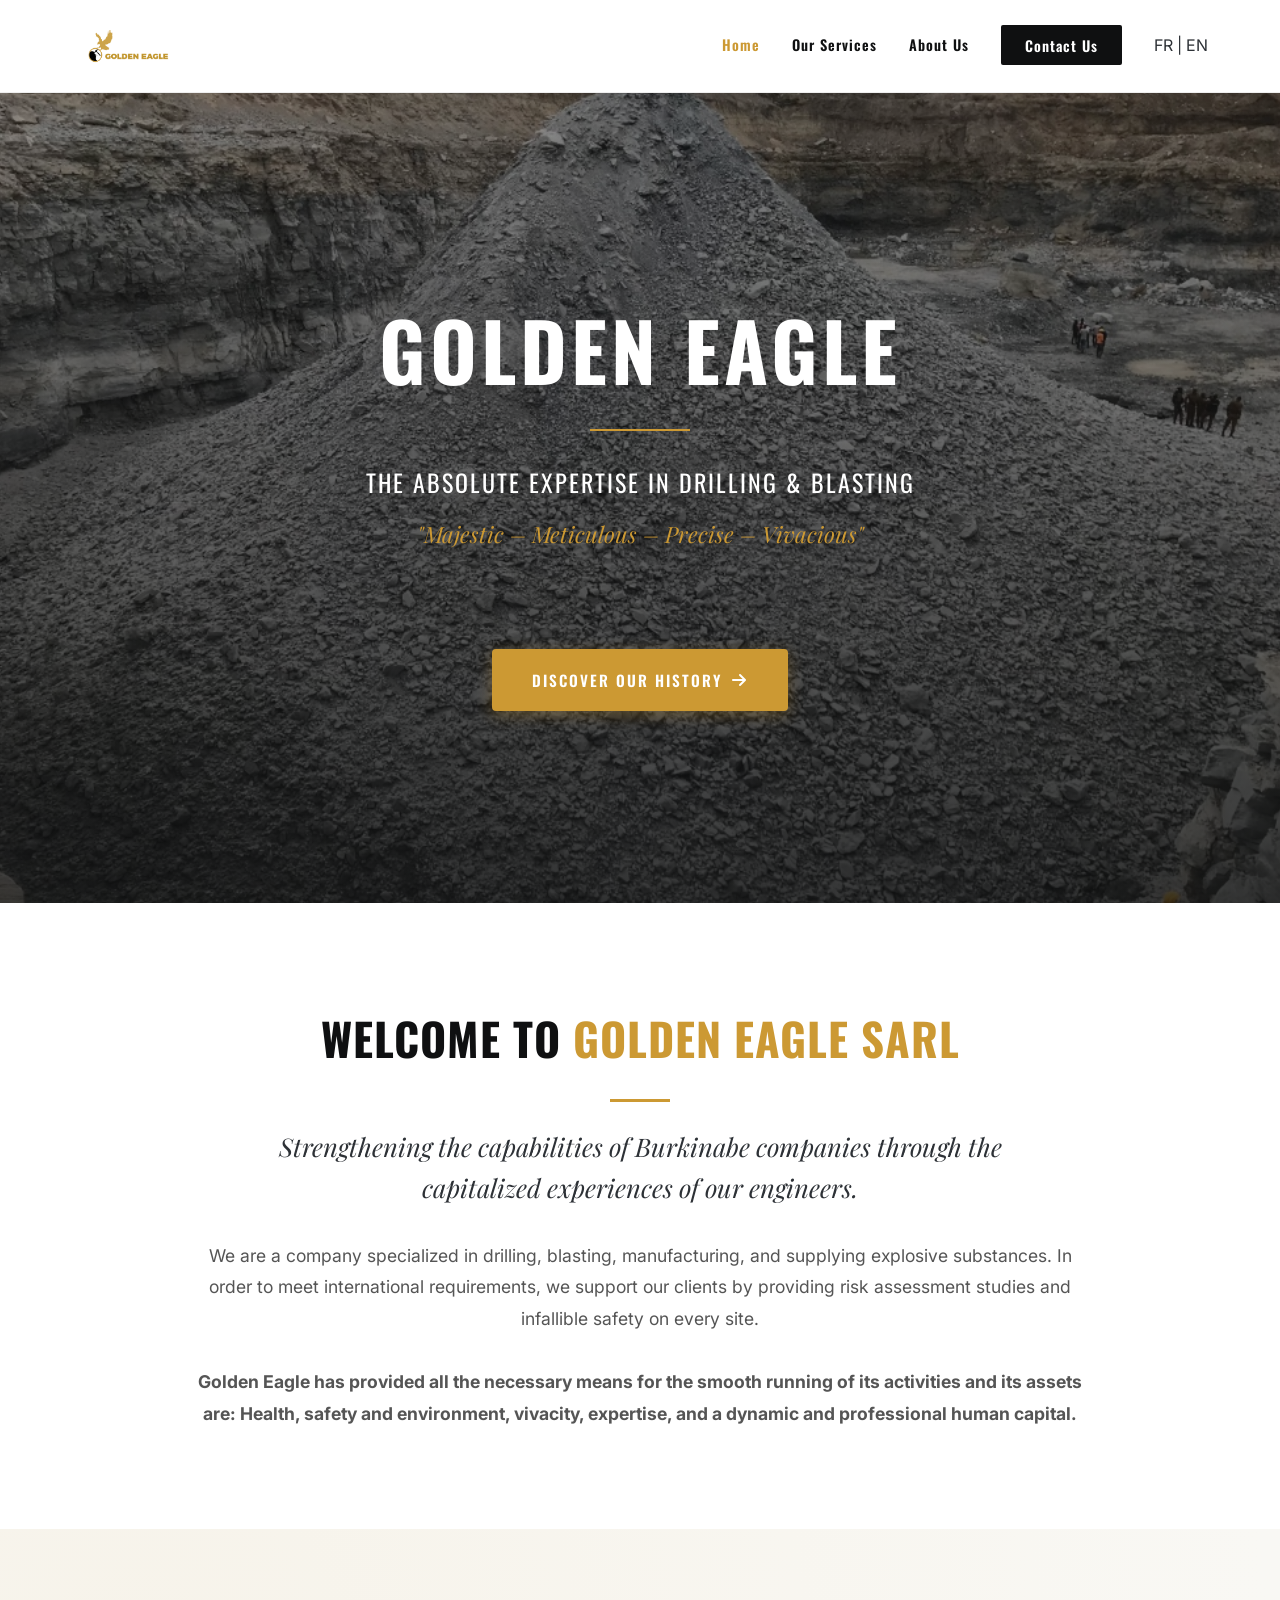
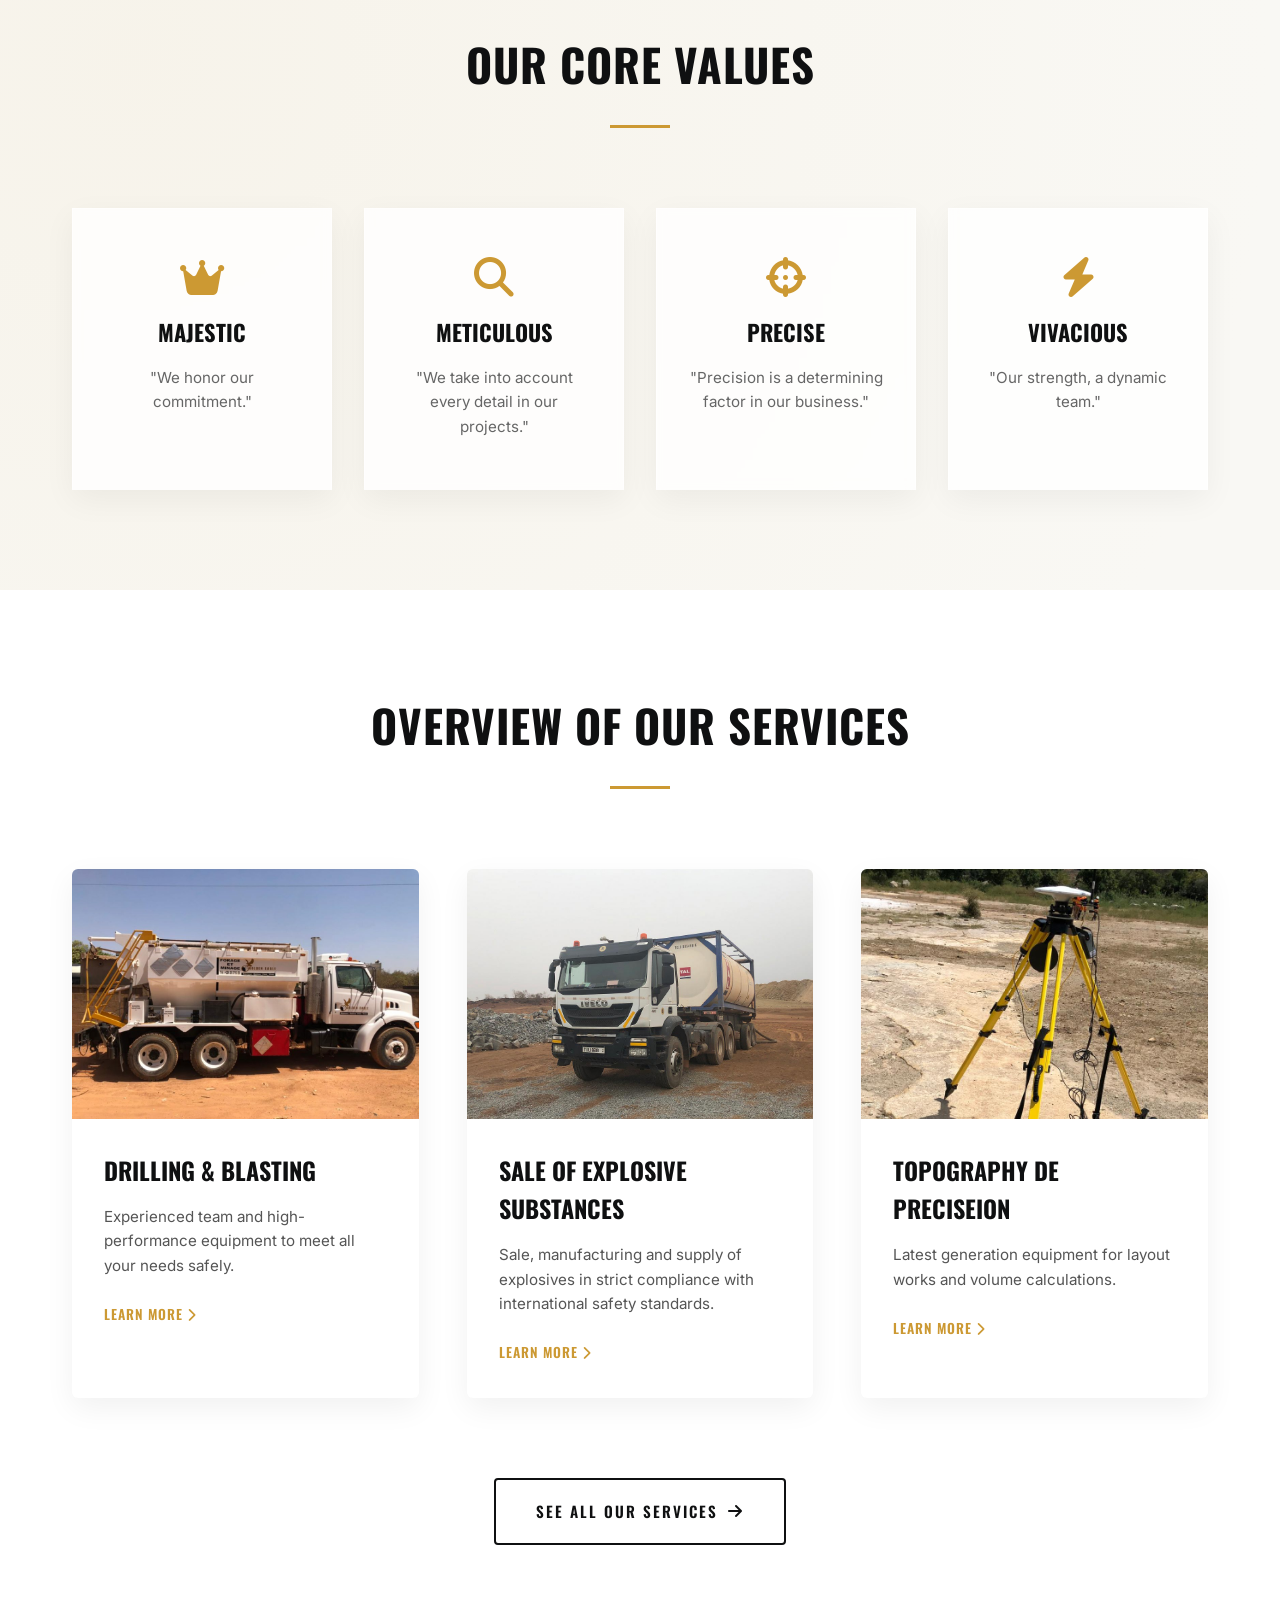
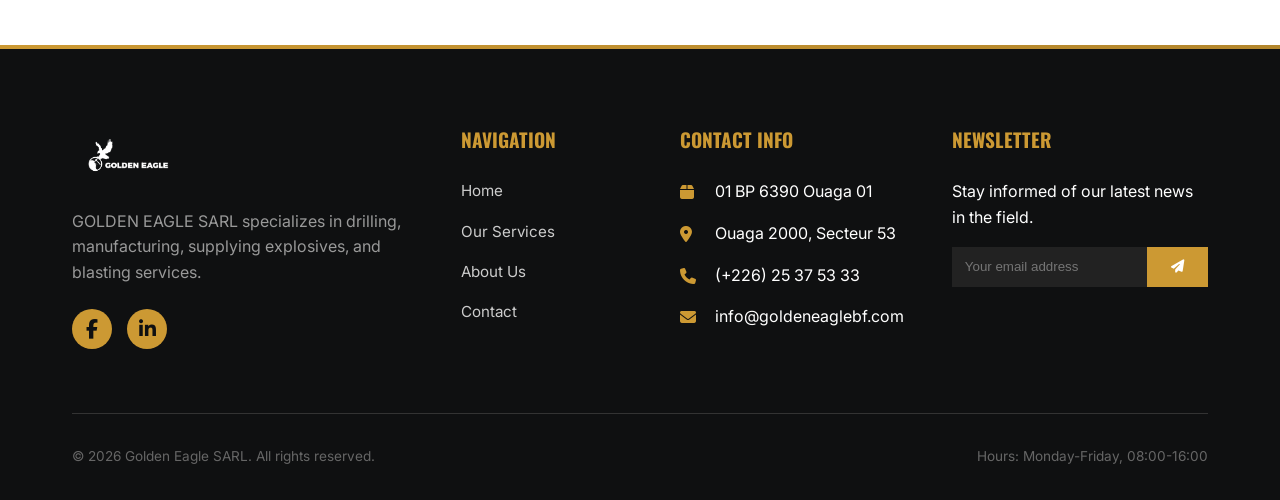
==== en/index.html @ 130b4eee "Add LinkedIn link to footer" ====
<!DOCTYPE html>
<html lang="fr">
<head>
    <meta charset="UTF-8">
    <meta name="viewport" content="width=device-width, initial-scale=1.0">
    <title>Golden Eagle | Drilling, Blasting, Explosives</title>
    <!-- Google Fonts -->
    <link rel="preconnect" href="https://fonts.googleapis.com">
    <link rel="preconnect" href="https://fonts.gstatic.com" crossorigin>
    <link href="https://fonts.googleapis.com/css2?family=Playfair+Display:ital,wght@0,400;0,700;1,400&family=Oswald:wght@300;400;600&family=Inter:wght@300;400;500&display=swap" rel="stylesheet">
    <!-- FontAwesome Icons -->
    <link rel="stylesheet" href="https://cdnjs.cloudflare.com/ajax/libs/font-awesome/6.4.0/css/all.min.css">
    <!-- Custom CSS -->
    <link rel="stylesheet" href="../styles.css">
    <!-- Favicon -->
    <link rel="icon" type="image/png" href="../assets/golden-eagle-logo.png">
</head>
<body>

    <!-- Header -->
    <header class="header">
        <div class="container nav-container">
            <a href="index.html" class="logo">
                <img src="../assets/golden-eagle-logo.png" alt="Golden Eagle" class="logo-img">
            </a>
            <div class="menu-toggle" id="mobile-menu">
                <span class="bar"></span>
                <span class="bar"></span>
                <span class="bar"></span>
            </div>
            <nav class="nav-menu">
                <ul class="nav-list">
                    <li><a href="index.html" class="nav-link active">Home</a></li>
                    <li><a href="services.html" class="nav-link">Our Services</a></li>
                    <li><a href="about.html" class="nav-link">About Us</a></li>
                    <li><a href="contact.html" class="nav-link btn-header">Contact Us</a></li>
                    <li class="lang-switcher">
                        <a href="../index.html">FR</a> | <a href="index.html" class="active">EN</a>
                    </li>
                </ul>
            </nav>
        </div>
    </header>

    <!-- Fullscreen Hero Immersive -->
    <section class="hero-immersive">
        <div class="hero-immersive-bg" style="background-image: url('../assets/acceuil_hero.jpg');"></div>
        <div class="hero-immersive-overlay"></div>
        <div class="container hero-immersive-content text-center">
            <h1 class="hero-immersive-title">GOLDEN EAGLE</h1>
            <div class="hero-separator"></div>
            <p class="hero-immersive-subtitle">The Absolute Expertise in Drilling & Blasting</p>
            <p class="hero-immersive-slogan">"Majestic – Meticulous – Precise – Vivacious"</p>
            <a href="about.html" class="btn btn-gold mt-lg">Discover our history <i class="fas fa-arrow-right"></i></a>
        </div>
    </section>

    <!-- Welcome Section (Clean Onboarding) -->
    <section class="welcome-section section-padding reveal">
        <div class="container text-center">
            <h2 class="section-title-clean">Welcome to <span style="color: var(--gold);">Golden Eagle SARL</span></h2>
            <div class="gold-line"></div>
            <p class="welcome-lead reveal delay-100">Strengthening the capabilities of Burkinabe companies through the capitalized experiences of our engineers.</p>
            <p class="welcome-text reveal delay-200">We are a company specialized in drilling, blasting, manufacturing, and supplying explosive substances. In order to meet international requirements, we support our clients by providing risk assessment studies and infallible safety on every site. <br><br><strong>Golden Eagle has provided all the necessary means for the smooth running of its activities and its assets are: Health, safety and environment, vivacity, expertise, and a dynamic and professional human capital.</strong></p>
        </div>
    </section>

    <!-- The 4 Pillars (Symmetrical Grid) -->
    <section class="pillars-clean section-padding bg-cream">
        <div class="container">
            <div class="text-center mb-xl reveal">
                <h2 class="section-title-clean">Our Core Values</h2>
                <div class="gold-line"></div>
            </div>
            <div class="pillars-grid">
                <div class="pillar-card reveal">
                    <div class="pillar-icon"><i class="fas fa-crown"></i></div>
                    <h3>Majestic</h3>
                    <p>"We honor our commitment."</p>
                </div>
                <div class="pillar-card reveal delay-100">
                    <div class="pillar-icon"><i class="fas fa-search"></i></div>
                    <h3>Meticulous</h3>
                    <p>"We take into account every detail in our projects."</p>
                </div>
                <div class="pillar-card reveal delay-200">
                    <div class="pillar-icon"><i class="fas fa-crosshairs"></i></div>
                    <h3>Precise</h3>
                    <p>"Precision is a determining factor in our business."</p>
                </div>
                <div class="pillar-card reveal delay-300">
                    <div class="pillar-icon"><i class="fas fa-bolt"></i></div>
                    <h3>Vivacious</h3>
                    <p>"Our strength, a dynamic team."</p>
                </div>
            </div>
        </div>
    </section>

    <!-- Services Preview (Clean Cards) -->
    <section class="services-preview section-padding">
        <div class="container">
            <div class="text-center mb-xl reveal">
                <h2 class="section-title-clean">Overview of our Services</h2>
                <div class="gold-line"></div>
            </div>
            
            <div class="services-preview-grid">
                <div class="service-preview-card reveal">
                    <div class="spc-img-wrapper">
                        <img src="../assets/Camion-de-dynamitage-1024x768.jpeg" alt="Drilling & Blasting">
                    </div>
                    <div class="spc-content">
                        <h3>Drilling & Blasting</h3>
                        <p>Experienced team and high-performance equipment to meet all your needs safely.</p>
                        <a href="services.html" class="read-more">Learn more <i class="fas fa-chevron-right"></i></a>
                    </div>
                </div>
                <div class="service-preview-card reveal delay-100">
                    <div class="spc-img-wrapper">
                        <img src="../assets/citerne.jpg" alt="Substances explosives">
                    </div>
                    <div class="spc-content">
                        <h3>Sale of Explosive Substances</h3>
                        <p>Sale, manufacturing and supply of explosives in strict compliance with international safety standards.</p>
                        <a href="services.html" class="read-more">Learn more <i class="fas fa-chevron-right"></i></a>
                    </div>
                </div>
                <div class="service-preview-card reveal delay-200">
                    <div class="spc-img-wrapper">
                        <img src="../assets/topographie-gps.jpg" alt="Topography" style="object-position: top;">
                    </div>
                    <div class="spc-content">
                        <h3>Topography de Preciseion</h3>
                        <p>Latest generation equipment for layout works and volume calculations.</p>
                        <a href="services.html" class="read-more">Learn more <i class="fas fa-chevron-right"></i></a>
                    </div>
                </div>
            </div>
            
            <div class="text-center mt-xl reveal">
                <a href="services.html" class="btn btn-outline-dark">See all our services <i class="fas fa-arrow-right"></i></a>
            </div>
        </div>
    </section>

    <!-- Fat Footer -->
    <footer class="fat-footer reveal">
        <div class="container">
            <div class="footer-grid">
                <div class="footer-col brand-col reveal delay-100">
                    <img src="../assets/golden-eagle-logo.png" alt="Logo" class="footer-logo">
                    <p class="footer-desc">GOLDEN EAGLE SARL specializes in drilling, manufacturing, supplying explosives, and blasting services.</p>
                    <div class="social-links">
                        <a href="https://web.facebook.com/melveen11" target="_blank" class="social-link" title="Facebook"><i class="fab fa-facebook-f"></i></a>
                        <a href="https://www.linkedin.com/company/godeneagle" target="_blank" class="social-link" title="LinkedIn"><i class="fab fa-linkedin-in"></i></a>
                    </div>
                </div>
                <div class="footer-col reveal delay-200">
                    <h4>Navigation</h4>
                    <ul>
                        <li><a href="index.html">Home</a></li>
                        <li><a href="services.html">Our Services</a></li>
                        <li><a href="about.html">About Us</a></li>
                        <li><a href="contact.html">Contact</a></li>
                    </ul>
                </div>
                <div class="footer-col reveal delay-300">
                    <h4>Contact Info</h4>
                    <ul>
                        <li><i class="fas fa-box" style="color: var(--gold); margin-right: 10px;"></i> 01 BP 6390 Ouaga 01</li>
                        <li><i class="fas fa-map-marker-alt" style="color: var(--gold); margin-right: 10px;"></i> Ouaga 2000, Secteur 53</li>
                        <li><i class="fas fa-phone" style="color: var(--gold); margin-right: 10px;"></i> (+226) 25 37 53 33</li>
                        <li><i class="fas fa-envelope" style="color: var(--gold); margin-right: 10px;"></i> info@goldeneaglebf.com</li>
                    </ul>
                </div>
                <div class="footer-col reveal delay-400">
                    <h4>Newsletter</h4>
                    <p>Stay informed of our latest news in the field.</p>
                    <form class="newsletter-form">
                        <input type="email" placeholder="Your email address">
                        <button type="submit"><i class="fas fa-paper-plane"></i></button>
                    </form>
                </div>
            </div>
            <div class="footer-bottom reveal">
                <p>&copy; 2026 Golden Eagle SARL. All rights reserved.</p>
                <div class="footer-legal">
                    <a href="#">Hours: Monday-Friday, 08:00-16:00</a>
                </div>
            </div>
        </div>
    </footer>

    <script src="../script.js"></script>
</body>
</html>
---- styles.css ----
/* --------------------------
   Variables & Base (Clean Corporate Style)
--------------------------- */
:root {
    --gold: #cc9933;
    --gold-dark: #b3862c;
    --black: #0f1011;
    --gray-dark: #2d3136;
    --cream: #f9f8f4;
    --white: #ffffff;
    
    --font-serif: 'Playfair Display', serif;
    --font-heading: 'Oswald', sans-serif;
    --font-body: 'Inter', sans-serif;
    
    --transition: all 0.3s ease;
}

* {
    margin: 0;
    padding: 0;
    box-sizing: border-box;
}

body {
    font-family: var(--font-body);
    background-color: var(--white);
    color: var(--gray-dark);
    line-height: 1.6;
    overflow-x: hidden;
}

a {
    text-decoration: none;
    color: inherit;
    transition: var(--transition);
}

ul {
    list-style: none;
}

img {
    max-width: 100%;
    height: auto;
    display: block;
}

.container {
    max-width: 1200px;
    margin: 0 auto;
    padding: 0 2rem;
}

.section-padding {
    padding: 100px 0;
}

.bg-cream {
    background-color: var(--cream);
    background-image: radial-gradient(circle at 10% 20%, rgba(204, 153, 51, 0.05) 0%, rgba(249, 248, 244, 1) 90%);
}

.text-center {
    text-align: center;
}

.text-black {
    color: var(--black);
}

.mt-lg { margin-top: 3rem; }
.mt-xl { margin-top: 5rem; }
.mb-lg { margin-bottom: 3rem; }
.mb-xl { margin-bottom: 5rem; }
.w-full { width: 100%; }

/* --------------------------
   Typography
--------------------------- */
h1, h2, h3, h4, .page-title {
    font-family: var(--font-heading);
    text-transform: uppercase;
    color: var(--black);
}

.section-title-clean {
    font-size: 2.8rem;
    letter-spacing: 1px;
}

.gold-line {
    width: 60px;
    height: 3px;
    background-color: var(--gold);
    margin: 1.5rem auto;
}

.gold-line.align-left {
    margin: 1.5rem 0;
}

/* --------------------------
   Buttons (Premium)
--------------------------- */
.btn {
    display: inline-flex;
    align-items: center;
    justify-content: center;
    padding: 1.2rem 2.5rem;
    font-family: var(--font-heading);
    text-transform: uppercase;
    letter-spacing: 2px;
    font-size: 0.95rem;
    font-weight: 600;
    cursor: pointer;
    border: none;
    border-radius: 4px;
    transition: all 0.4s cubic-bezier(0.25, 1, 0.5, 1);
    position: relative;
    overflow: hidden;
    gap: 10px;
}

.btn i {
    font-size: 1rem;
    transition: transform 0.4s ease;
}

.btn:hover i {
    transform: translateX(5px);
}

.btn-gold {
    background-color: var(--gold);
    color: var(--white);
    box-shadow: 0 4px 15px rgba(204, 153, 51, 0.3);
}

.btn-gold:hover {
    background-color: var(--gold-dark);
    box-shadow: 0 8px 25px rgba(204, 153, 51, 0.5);
    transform: translateY(-2px);
}

.btn-outline-dark {
    border: 2px solid var(--black);
    color: var(--black);
    background: transparent;
}

.btn-outline-dark:hover {
    background-color: var(--black);
    color: var(--white);
    box-shadow: 0 8px 25px rgba(0, 0, 0, 0.15);
    transform: translateY(-2px);
}

/* --------------------------
   Header
--------------------------- */
.header {
    background-color: rgba(255, 255, 255, 0.95);
    backdrop-filter: blur(10px); /* Glassmorphism */
    border-bottom: 1px solid #eee;
    padding: 1rem 0;
    position: sticky;
    top: 0;
    z-index: 1000;
    box-shadow: 0 4px 20px rgba(0,0,0,0.03);
}

.nav-container {
    display: flex;
    justify-content: space-between;
    align-items: center;
}

.logo-img {
    height: 60px;
}

.nav-list {
    display: flex;
    align-items: center;
    gap: 2rem;
}

.nav-link {
    font-family: var(--font-heading);
    font-weight: 600;
    font-size: 0.9rem;
    color: var(--black);
    letter-spacing: 1px;
}

.nav-link:hover, .nav-link.active {
    color: var(--gold);
}

.btn-header {
    background-color: var(--black);
    color: var(--white) !important;
    padding: 0.6rem 1.5rem;
    border-radius: 2px;
}

.btn-header:hover {
    background-color: var(--gold);
}

.menu-toggle {
    display: none;
    flex-direction: column;
    cursor: pointer;
}
.menu-toggle .bar {
    height: 3px;
    width: 25px;
    background-color: var(--black);
    margin: 3px 0;
}

/* --------------------------
   Hero Immersive (index.html)
--------------------------- */
.hero-immersive {
    position: relative;
    height: calc(100vh - 90px); 
    display: flex;
    align-items: center;
    justify-content: center;
    overflow: hidden;
}

.hero-immersive-bg {
    position: absolute;
    top: 0; left: 0;
    width: 100%; height: 100%;
    background-size: cover;
    background-position: center;
    z-index: 1;
    transform: scale(1.05);
    animation: slowZoom 20s infinite alternate linear;
}

@keyframes slowZoom {
    0% { transform: scale(1); }
    100% { transform: scale(1.1); }
}

.hero-immersive-overlay {
    position: absolute;
    top: 0; left: 0;
    width: 100%; height: 100%;
    background: linear-gradient(180deg, rgba(0,0,0,0.4) 0%, rgba(15,16,17,0.8) 100%);
    z-index: 2;
}

.hero-immersive-content {
    position: relative;
    z-index: 3;
    color: var(--white);
    max-width: 900px;
}

.hero-immersive-title {
    font-size: 5rem;
    color: var(--white);
    letter-spacing: 4px;
    margin-bottom: 1rem;
    opacity: 0;
    animation: fadeUp 1s cubic-bezier(0.25, 1, 0.5, 1) forwards 0.3s;
}

.hero-separator {
    width: 100px;
    height: 2px;
    background-color: var(--gold);
    margin: 0 auto 2rem;
    opacity: 0;
    animation: fadeUp 1s cubic-bezier(0.25, 1, 0.5, 1) forwards 0.6s;
}

.hero-immersive-subtitle {
    font-family: var(--font-heading);
    font-size: 1.5rem;
    letter-spacing: 2px;
    text-transform: uppercase;
    margin-bottom: 1rem;
    opacity: 0;
    animation: fadeUp 1s cubic-bezier(0.25, 1, 0.5, 1) forwards 0.9s;
}

.hero-immersive-slogan {
    font-family: var(--font-serif);
    font-size: 1.4rem;
    font-style: italic;
    color: var(--gold);
    margin-bottom: 3rem;
    opacity: 0;
    animation: fadeUp 1s cubic-bezier(0.25, 1, 0.5, 1) forwards 1.2s;
}

.hero-immersive-content .btn {
    opacity: 0;
    animation: fadeUp 1s cubic-bezier(0.25, 1, 0.5, 1) forwards 1.5s;
}

.scroll-down {
    position: absolute;
    bottom: 40px;
    left: 50%;
    transform: translateX(-50%);
    z-index: 3;
    display: flex;
    flex-direction: column;
    align-items: center;
    color: var(--white);
    font-family: var(--font-heading);
    font-size: 0.8rem;
    letter-spacing: 2px;
    text-transform: uppercase;
    opacity: 0;
    animation: fadeUp 1s cubic-bezier(0.25, 1, 0.5, 1) forwards 2s;
}

.mouse {
    width: 24px;
    height: 36px;
    border: 2px solid var(--white);
    border-radius: 12px;
    margin-top: 10px;
    position: relative;
}

.mouse::before {
    content: '';
    position: absolute;
    top: 6px;
    left: 50%;
    transform: translateX(-50%);
    width: 4px;
    height: 8px;
    background-color: var(--gold);
    border-radius: 2px;
    animation: scroll 2s infinite;
}

@keyframes scroll {
    0% { transform: translate(-50%, 0); opacity: 1; }
    100% { transform: translate(-50%, 15px); opacity: 0; }
}

@keyframes fadeUp {
    0% { opacity: 0; transform: translateY(40px); }
    100% { opacity: 1; transform: translateY(0); }
}

/* --------------------------
   Scroll Animations (Reveal)
--------------------------- */
.reveal {
    opacity: 0;
    transform: translateY(50px);
    transition: all 0.8s cubic-bezier(0.25, 1, 0.5, 1);
}

.reveal.active {
    opacity: 1;
    transform: translateY(0);
}

.delay-100 { transition-delay: 100ms; }
.delay-200 { transition-delay: 200ms; }
.delay-300 { transition-delay: 300ms; }
.delay-400 { transition-delay: 400ms; }

/* --------------------------
   Welcome Section (index.html)
--------------------------- */
.welcome-lead {
    font-family: var(--font-serif);
    font-size: 1.6rem;
    font-style: italic;
    color: var(--gray-dark);
    max-width: 800px;
    margin: 0 auto 2rem;
}

.welcome-text {
    font-size: 1.1rem;
    max-width: 900px;
    margin: 0 auto;
    color: #555;
    line-height: 1.8;
}

/* --------------------------
   Pillars Clean (index.html)
--------------------------- */
.pillars-grid {
    display: grid;
    grid-template-columns: repeat(4, 1fr);
    gap: 2rem;
}

.pillar-card {
    background-color: rgba(255, 255, 255, 0.8);
    backdrop-filter: blur(5px);
    padding: 3rem 2rem;
    text-align: center;
    box-shadow: 0 10px 30px rgba(0,0,0,0.05);
    border: 1px solid rgba(255,255,255,0.5);
    border-bottom: 3px solid transparent;
    transition: all 0.4s ease;
}

.pillar-card:hover {
    transform: translateY(-10px);
    border-bottom: 3px solid var(--gold);
    box-shadow: 0 15px 40px rgba(204, 153, 51, 0.1);
}

.pillar-icon {
    font-size: 2.5rem;
    color: var(--gold);
    margin-bottom: 1rem;
    line-height: 1;
    transition: transform 0.4s ease;
}

.pillar-card:hover .pillar-icon {
    transform: scale(1.1);
}

.pillar-card h3 {
    font-size: 1.4rem;
    margin-bottom: 1rem;
}

.pillar-card p {
    font-size: 0.95rem;
    color: #666;
}

/* --------------------------
   Services Preview (index.html)
--------------------------- */
.services-preview-grid {
    display: grid;
    grid-template-columns: repeat(3, 1fr);
    gap: 3rem;
}

.service-preview-card {
    background: var(--white);
    box-shadow: 0 10px 30px rgba(0,0,0,0.06);
    border-radius: 6px;
    overflow: hidden;
    transition: transform 0.4s ease, box-shadow 0.4s ease;
}

.service-preview-card:hover {
    transform: translateY(-10px);
    box-shadow: 0 20px 40px rgba(0,0,0,0.12);
}

.spc-img-wrapper {
    overflow: hidden;
}

.service-preview-card img {
    width: 100%;
    height: 250px;
    object-fit: cover;
    transition: transform 0.6s ease;
}

.service-preview-card:hover img {
    transform: scale(1.08);
}

.spc-content {
    padding: 2rem;
}

.spc-content h3 {
    font-size: 1.5rem;
    margin-bottom: 1rem;
}

.spc-content p {
    font-size: 0.95rem;
    color: #555;
    margin-bottom: 1.5rem;
}

.read-more {
    font-family: var(--font-heading);
    color: var(--gold);
    text-transform: uppercase;
    font-size: 0.85rem;
    letter-spacing: 1px;
    font-weight: 600;
}

.read-more i {
    transition: transform 0.3s ease;
}

.read-more:hover i {
    transform: translateX(5px);
}

/* --------------------------
   Fat Footer
--------------------------- */
.fat-footer {
    background-color: var(--black);
    color: var(--white);
    padding: 5rem 0 2rem;
    position: relative;
    overflow: hidden;
}

.fat-footer::before {
    content: '';
    position: absolute;
    top: 0; left: 0; right: 0;
    height: 4px;
    background: linear-gradient(90deg, var(--gold) 0%, var(--gold-dark) 100%);
}

.footer-grid {
    display: grid;
    grid-template-columns: 2fr 1fr 1fr 1.5fr;
    gap: 3rem;
    margin-bottom: 4rem;
}

.footer-logo {
    height: 60px;
    margin-bottom: 1.5rem;
    filter: brightness(0) invert(1);
}

.footer-desc {
    color: #999;
}

.footer-col h4 {
    color: var(--gold);
    font-size: 1.2rem;
    margin-bottom: 1.5rem;
}

.footer-col ul li {
    margin-bottom: 1rem;
    display: flex;
    align-items: flex-start;
}

.footer-col ul li i {
    margin-top: 5px;
    width: 25px;
    flex-shrink: 0;
}

.footer-col ul li a {
    color: #ccc;
    font-size: 0.95rem;
}

.footer-col ul li a:hover {
    color: var(--gold);
}

.newsletter-form {
    display: flex;
    margin-top: 1rem;
}

.newsletter-form input {
    flex: 1;
    padding: 0.8rem;
    border: none;
    background-color: #222;
    color: var(--white);
}

.newsletter-form button {
    padding: 0.8rem 1.5rem;
    background-color: var(--gold);
    border: none;
    color: var(--white);
    cursor: pointer;
    transition: background-color 0.3s;
}

.newsletter-form button:hover {
    background-color: var(--gold-dark);
}

.footer-bottom {
    display: flex;
    justify-content: space-between;
    border-top: 1px solid #333;
    padding-top: 2rem;
    color: #666;
    font-size: 0.85rem;
}

.footer-legal a {
    margin-left: 1.5rem;
    color: #666;
}

/* --------------------------
   Other Pages existing styles
--------------------------- */
.page-header {
    background-color: var(--black);
    background-image: linear-gradient(rgba(0,0,0,0.7), rgba(0,0,0,0.7)), url('assets/equipe-golden-eagle-1024x768.jpeg');
    background-size: cover;
    background-position: center;
    background-attachment: fixed; /* Parallax effect */
    color: var(--white);
    padding: 8rem 0;
    text-align: center;
}
.page-subtitle {
    font-family: var(--font-serif);
    font-style: italic;
    color: var(--gold);
    font-size: 1.5rem;
}
.service-row { display: grid; grid-template-columns: 1fr 1fr; gap: 4rem; align-items: center; margin-bottom: 6rem; }
.service-row.reverse .service-row-img { order: 2; }
.service-row-img { overflow: hidden; border-radius: 6px; box-shadow: 0 10px 30px rgba(0,0,0,0.1); }
.service-row-img img { height: 400px; width: 100%; object-fit: cover; transition: transform 0.6s ease; }
.service-row-img:hover img { transform: scale(1.05); }
.service-title-lg { font-size: 2.5rem; }
.about-magazine-grid { display: grid; grid-template-columns: 1fr 1fr; gap: 4rem; }
.lead-p { font-family: var(--font-serif); font-size: 1.4rem; font-style: italic; color: var(--gray-dark); margin-bottom: 1.5rem; }
.core-values { display: grid; grid-template-columns: 1fr 1fr; gap: 2rem; }
.value-icon { font-size: 2.5rem; display: block; margin-bottom: 1rem; transition: transform 0.3s; }
.value-item:hover .value-icon { transform: translateY(-5px); }
.img-collage { position: relative; height: 600px; }
.collage-img-1 { width: 80%; height: 400px; object-fit: cover; position: absolute; top: 0; right: 0; border-radius: 6px; box-shadow: 0 20px 40px rgba(0,0,0,0.15); transition: transform 0.4s ease; z-index: 1; }
.collage-img-2 { width: 60%; height: 300px; object-fit: cover; position: absolute; bottom: 0; left: 0; border: 10px solid var(--white); border-radius: 6px; box-shadow: 0 20px 40px rgba(0,0,0,0.15); transition: transform 0.4s ease; z-index: 2; }
.img-collage:hover .collage-img-1 { transform: translateY(-10px); }
.img-collage:hover .collage-img-2 { transform: translateY(-5px) scale(1.05); }
.contact-magazine-grid { display: grid; grid-template-columns: 1fr 1fr; gap: 4rem; }
.contact-detail-box { margin-bottom: 2rem; transition: transform 0.3s; }
.contact-detail-box:hover { transform: translateX(10px); }
.contact-form-col { padding: 3rem; border-radius: 6px; box-shadow: 0 10px 40px rgba(0,0,0,0.05); border-top: 4px solid var(--gold); }
.magazine-form input, .magazine-form textarea { width: 100%; padding: 1rem; border: 1px solid #ddd; border-radius: 4px; margin-bottom: 1rem; font-family: var(--font-body); background-color: var(--white); transition: border-color 0.3s, box-shadow 0.3s; }
.magazine-form input:focus, .magazine-form textarea:focus { outline: none; border-color: var(--gold); box-shadow: 0 0 0 3px rgba(204,153,51,0.1); }
.form-row { display: grid; grid-template-columns: 1fr 1fr; gap: 1rem; }

/* --------------------------
   Responsive Design
--------------------------- */
@media (max-width: 992px) {
    .pillars-grid { grid-template-columns: 1fr 1fr; }
    .services-preview-grid { grid-template-columns: 1fr; }
    .footer-grid, .service-row, .about-magazine-grid, .contact-magazine-grid { grid-template-columns: 1fr; }
    .service-row.reverse .service-row-img { order: 0; }
    .top-bar { display: none; }
    .hero-immersive-title { font-size: 3.5rem; }
}

@media (max-width: 768px) {
    .pillars-grid { grid-template-columns: 1fr; }
    
    .nav-menu {
        position: absolute;
        top: 100%;
        left: 0;
        width: 100%;
    }
    
    .menu-toggle { display: flex; }
    .menu-toggle .bar {
        height: 2px;
        width: 30px;
        background-color: var(--black);
        margin: 4px 0;
    }

    .nav-list {
        display: none;
        width: 100%;
        background: rgba(255,255,255,0.98);
        backdrop-filter: blur(10px);
        flex-direction: column;
        padding: 2rem;
        box-shadow: 0 10px 20px rgba(0,0,0,0.1);
    }
    .nav-list.active { display: flex; }
    .page-title { font-size: 3rem; }
    .hero-immersive-title { font-size: 2.5rem; }
}
/* Social Links */
.social-links {
    margin-top: 1.5rem;
    display: flex;
    gap: 15px;
}
.social-link {
    display: inline-flex;
    align-items: center;
    justify-content: center;
    width: 40px;
    height: 40px;
    border-radius: 50%;
    background-color: var(--gold);
    color: var(--black);
    font-size: 1.2rem;
    transition: var(--transition);
    text-decoration: none;
}
.social-link:hover {
    background-color: var(--black);
    color: var(--gold);
}
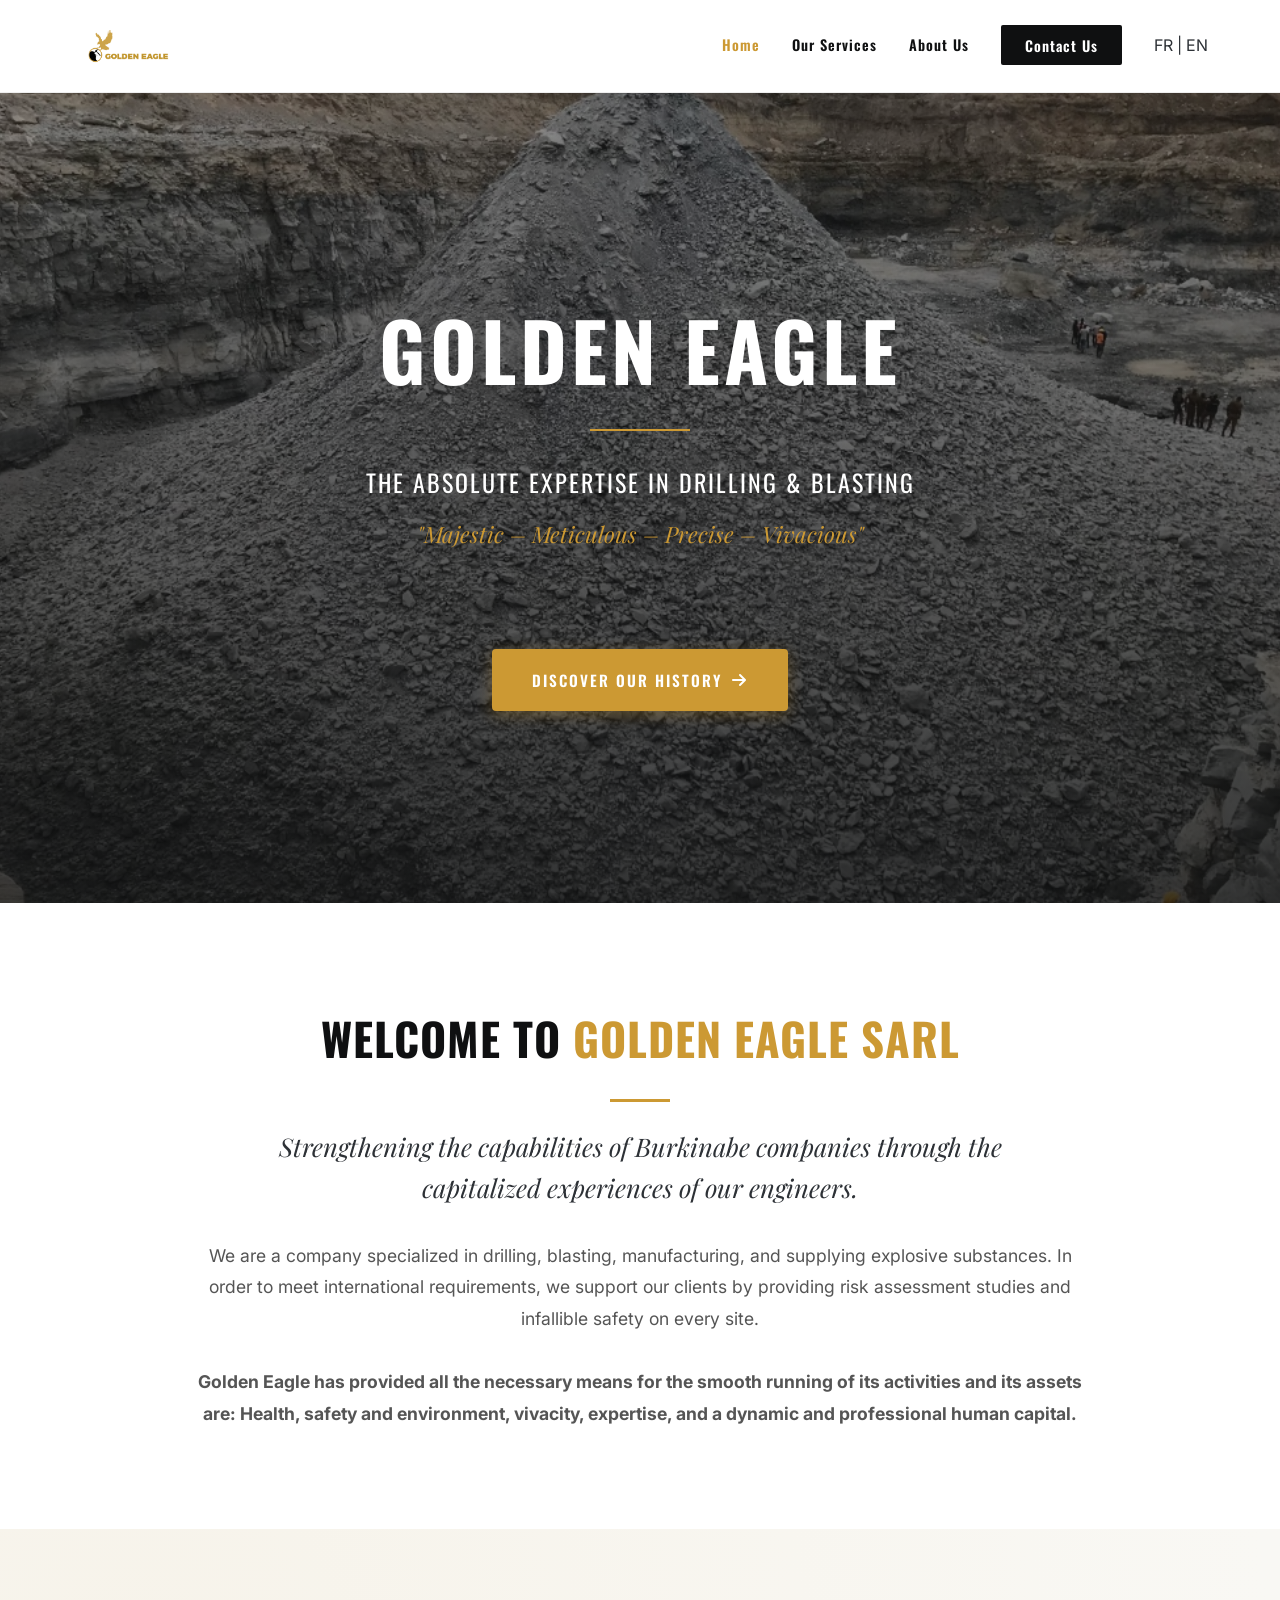
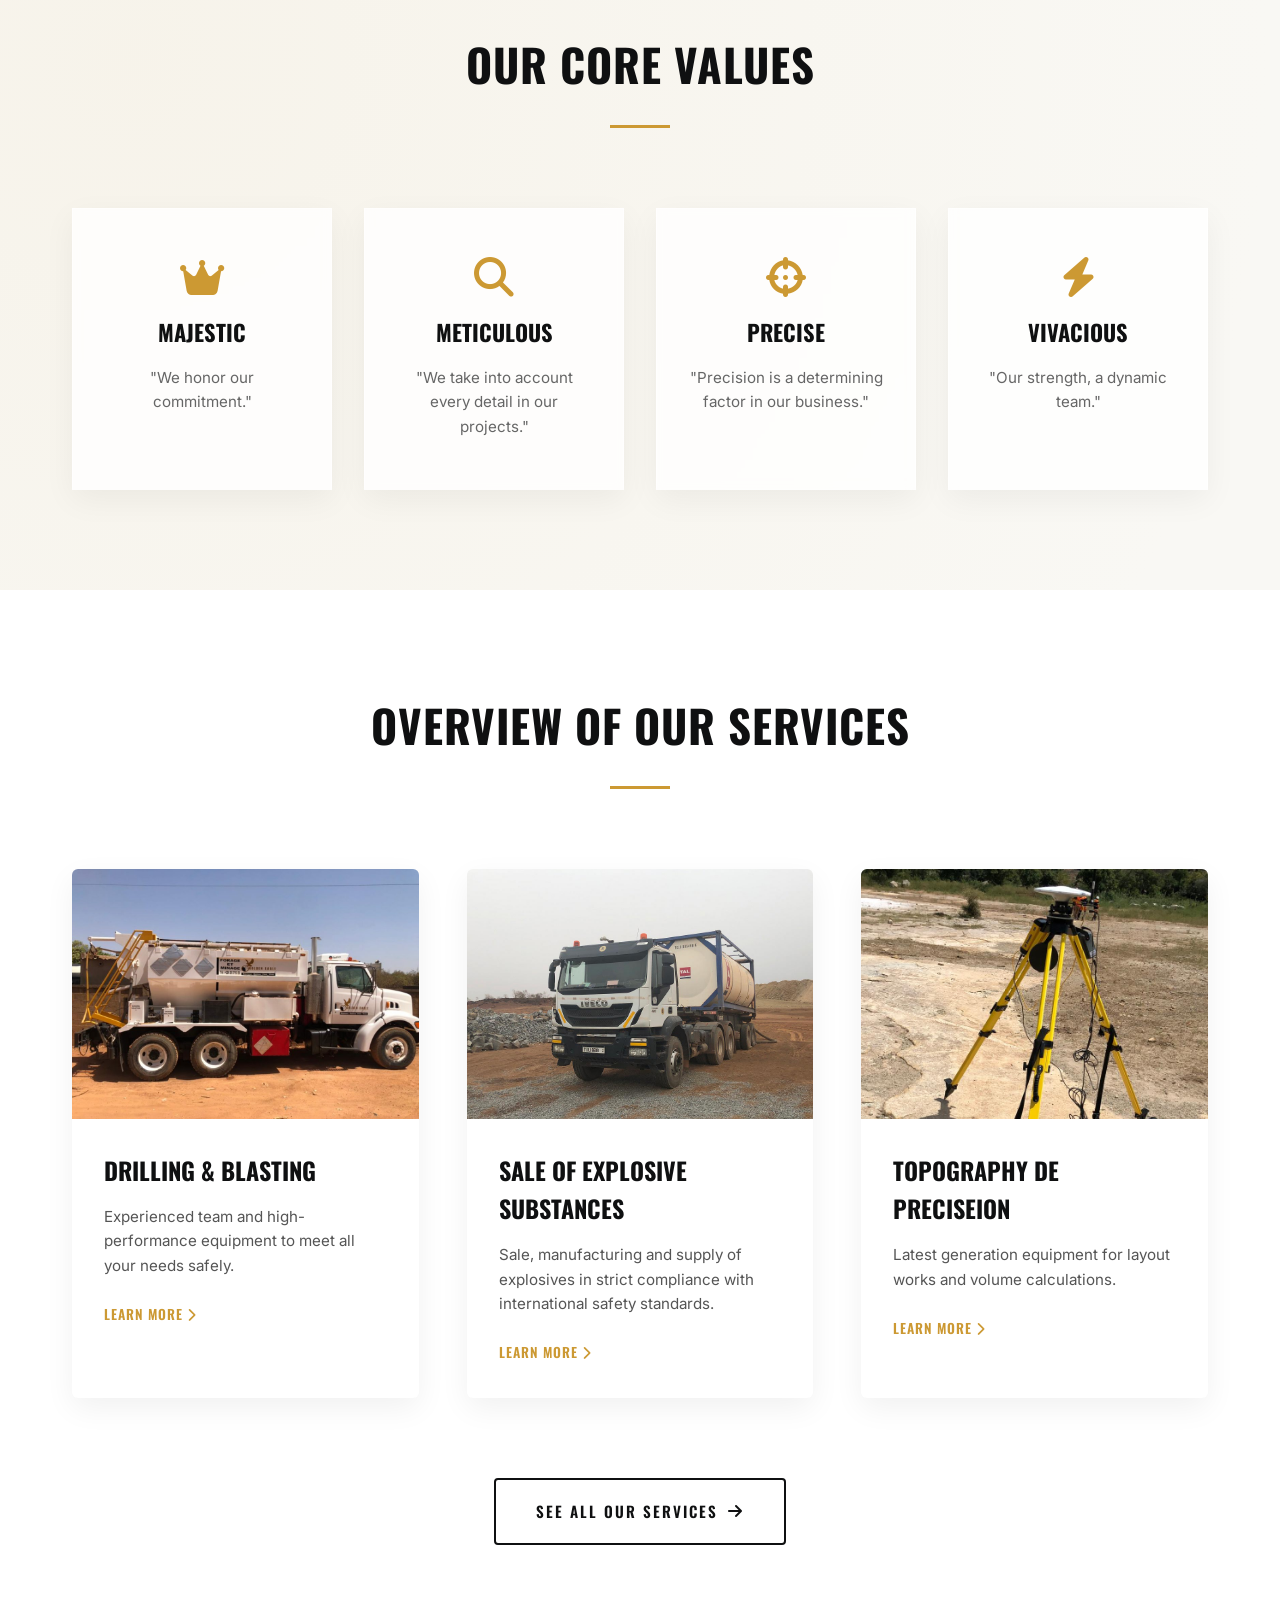
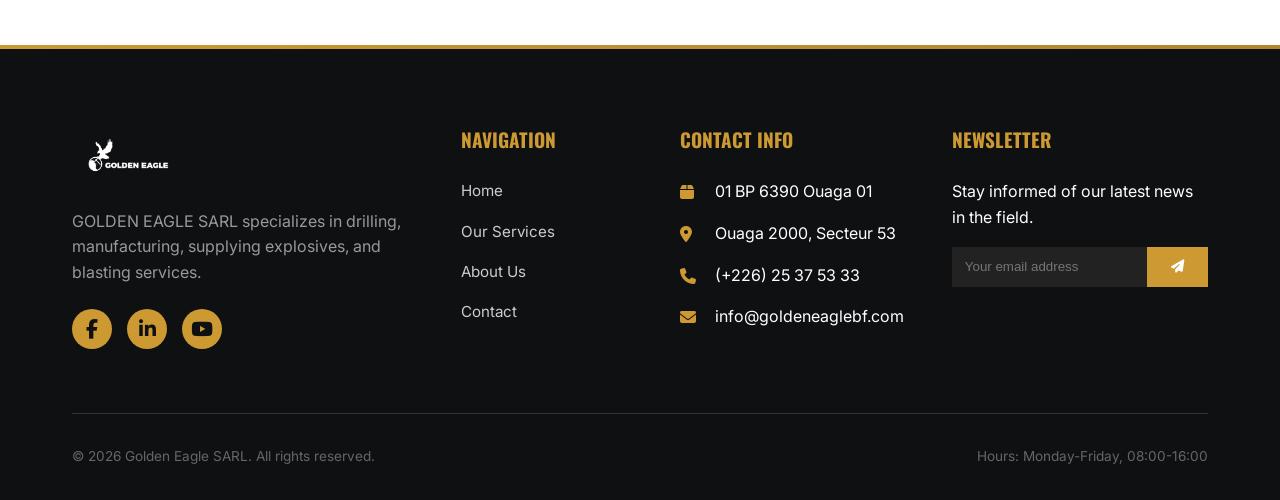
==== commit 1f32e477: "Add YouTube link to footer" ====
--- a/en/index.html
+++ b/en/index.html
@@ -154,6 +154,7 @@
                     <div class="social-links">
                         <a href="https://web.facebook.com/melveen11" target="_blank" class="social-link" title="Facebook"><i class="fab fa-facebook-f"></i></a>
                         <a href="https://www.linkedin.com/company/godeneagle" target="_blank" class="social-link" title="LinkedIn"><i class="fab fa-linkedin-in"></i></a>
+                        <a href="https://youtube.com/@goldeneaglesarl8811?si=srrhVOIYyCaGlpf0" target="_blank" class="social-link" title="YouTube"><i class="fab fa-youtube"></i></a>
                     </div>
                 </div>
                 <div class="footer-col reveal delay-200">
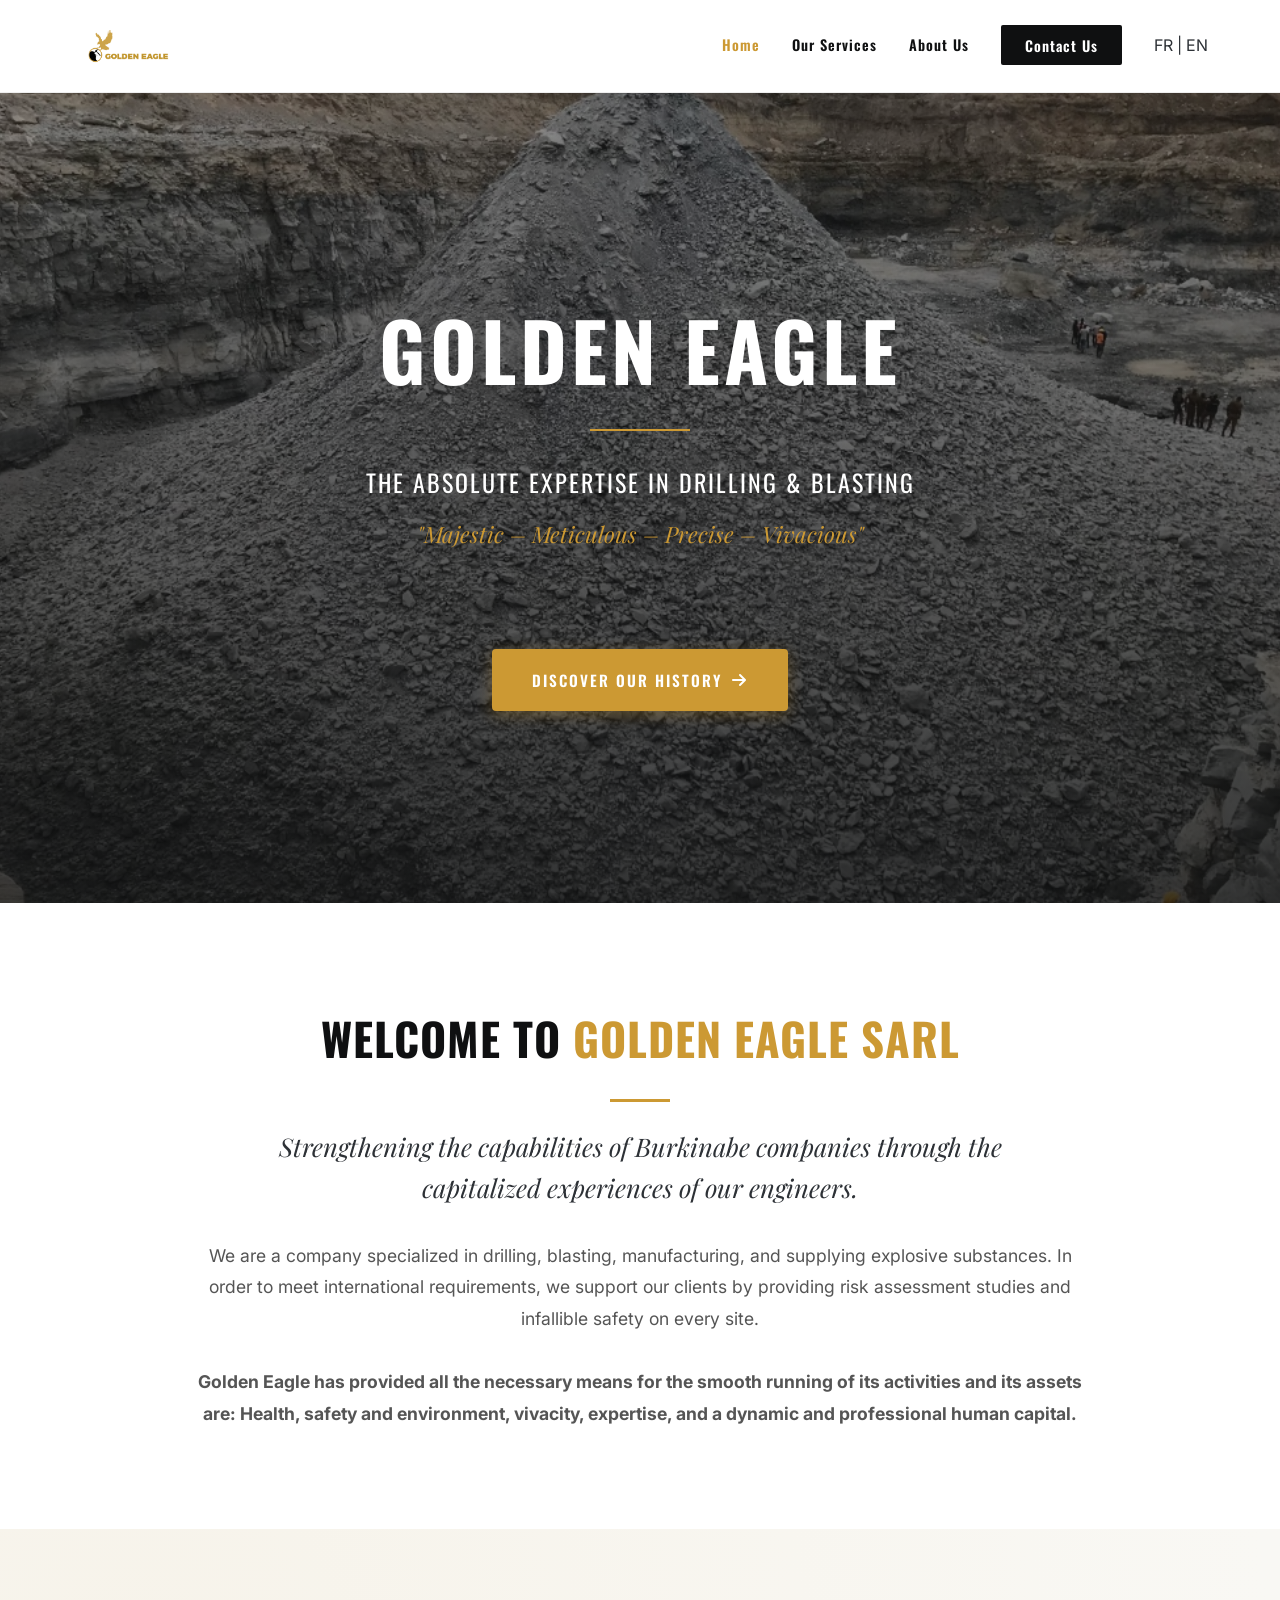
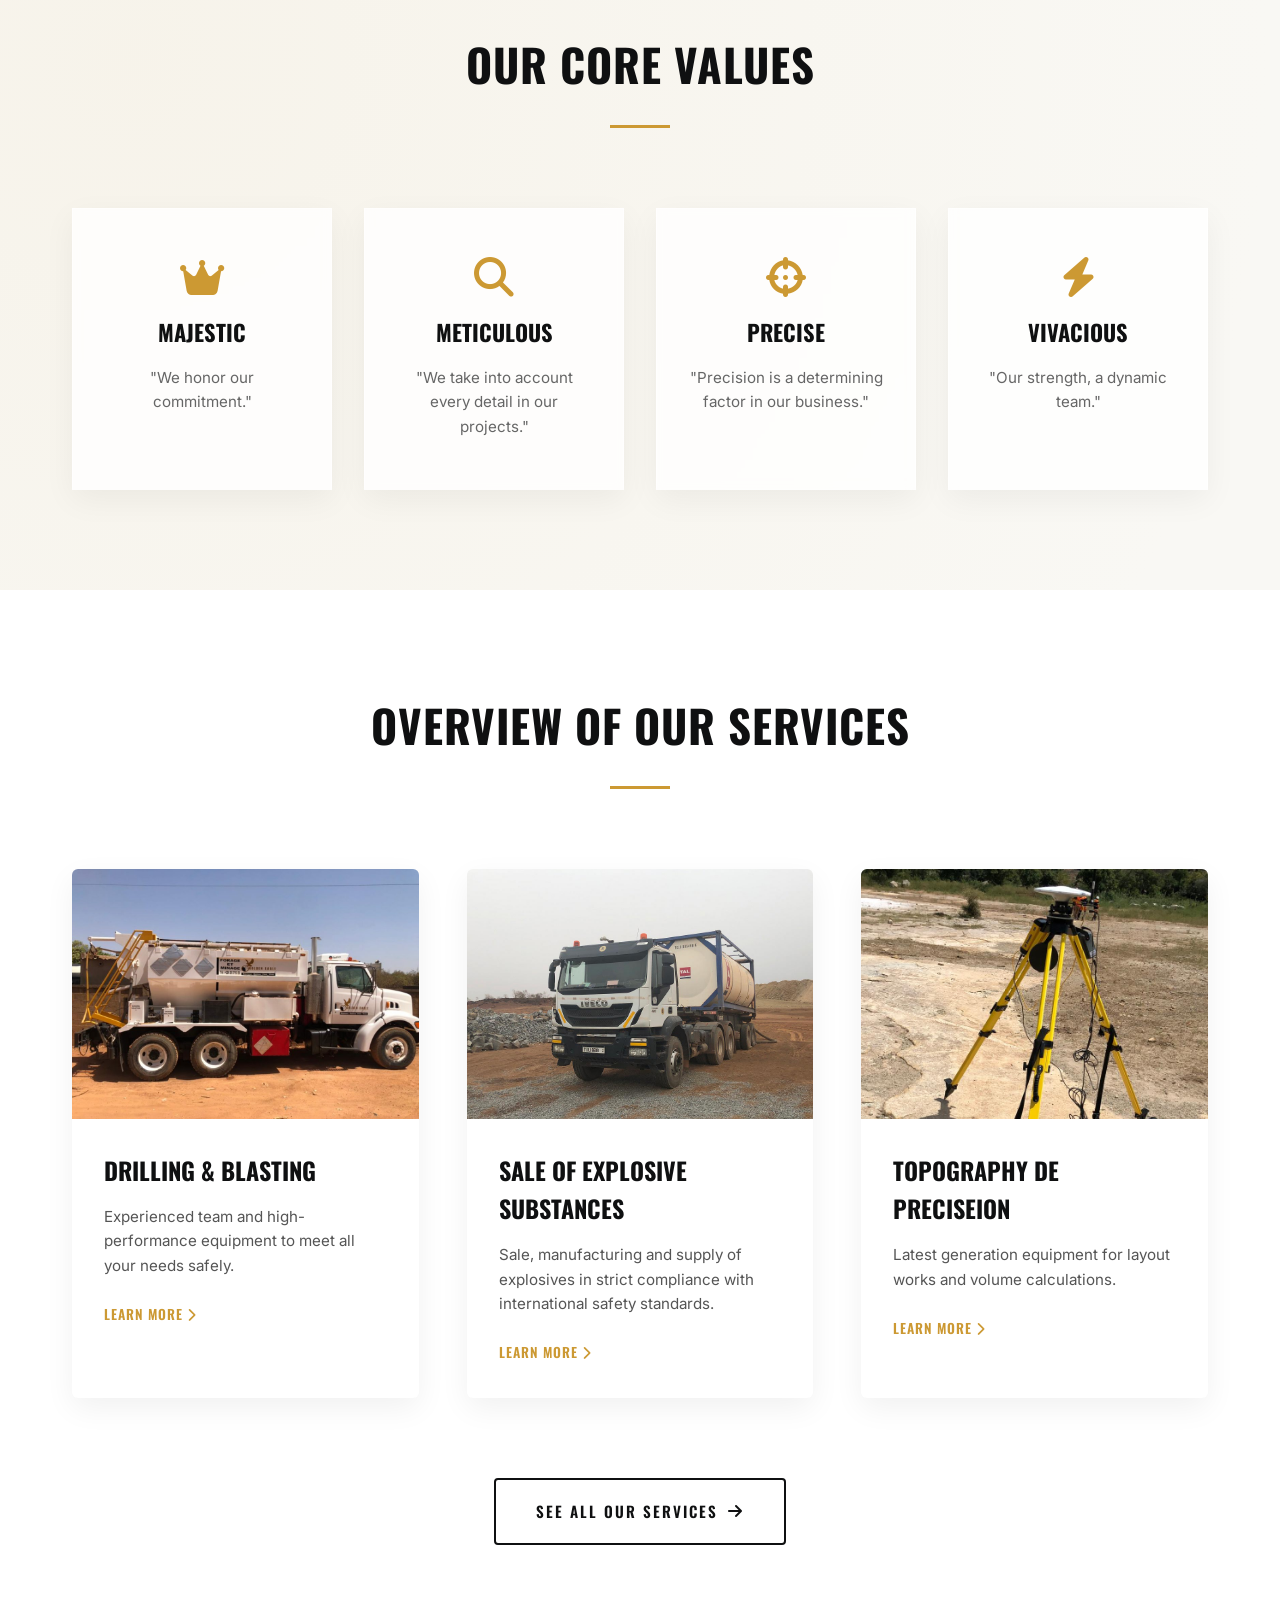
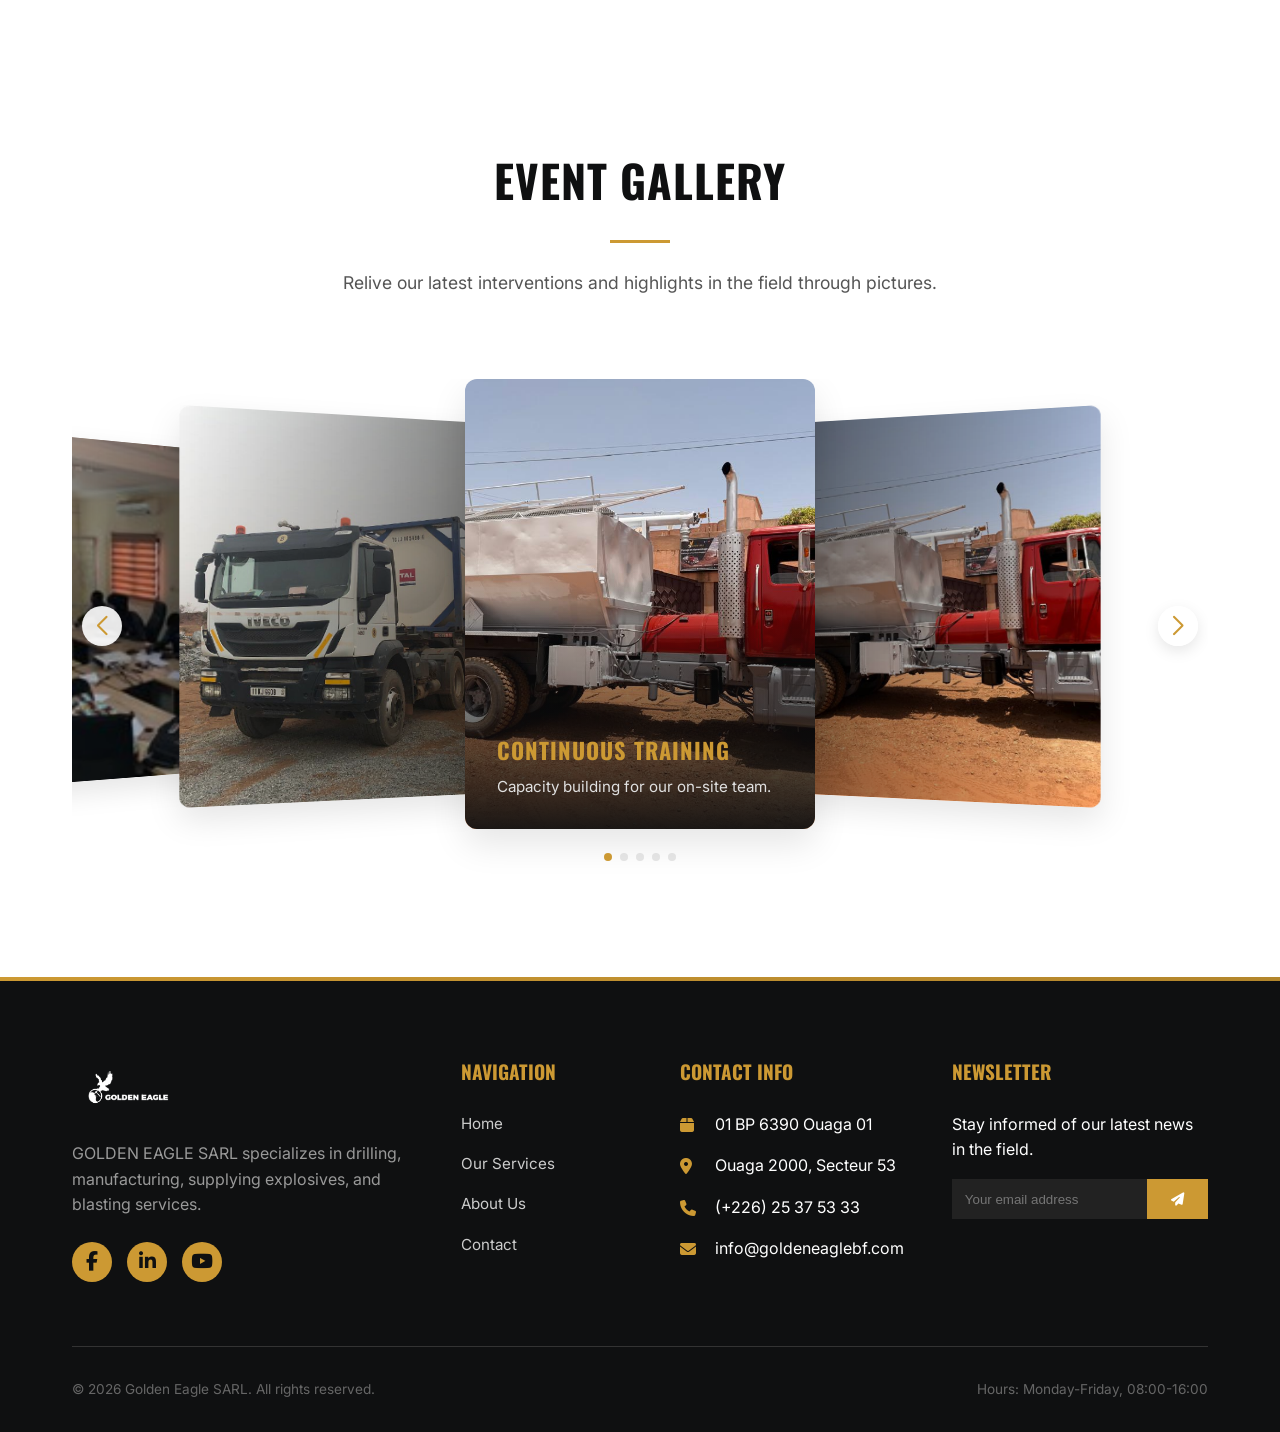
==== commit d9d056a1: "Update contact pages with map and other improvements" ====
--- a/en/index.html
+++ b/en/index.html
@@ -10,6 +10,8 @@
     <link href="https://fonts.googleapis.com/css2?family=Playfair+Display:ital,wght@0,400;0,700;1,400&family=Oswald:wght@300;400;600&family=Inter:wght@300;400;500&display=swap" rel="stylesheet">
     <!-- FontAwesome Icons -->
     <link rel="stylesheet" href="https://cdnjs.cloudflare.com/ajax/libs/font-awesome/6.4.0/css/all.min.css">
+    <!-- Swiper CSS -->
+    <link rel="stylesheet" href="https://cdn.jsdelivr.net/npm/swiper@11/swiper-bundle.min.css">
     <!-- Custom CSS -->
     <link rel="stylesheet" href="../styles.css">
     <!-- Favicon -->
@@ -144,6 +146,77 @@
         </div>
     </section>
 
+    <!-- Event Gallery -->
+    <section class="gallery-section section-padding">
+        <div class="container">
+            <div class="text-center mb-xl reveal">
+                <h2 class="section-title-clean">Event Gallery</h2>
+                <div class="gold-line"></div>
+                <p class="welcome-text" style="margin-top: 1.5rem;">Relive our latest interventions and highlights in the field through pictures.</p>
+            </div>
+            
+            <div class="swiper event-slider">
+                <div class="swiper-wrapper">
+                    <!-- Event Slide 1 -->
+                    <div class="swiper-slide">
+                        <div class="gallery-item">
+                            <img src="../assets/IMG-20260909-WA0017.jpg" alt="Event 1" class="gallery-img">
+                            <div class="gallery-overlay">
+                                <h3 class="event-title">Continuous Training</h3>
+                                <p class="event-desc">Capacity building for our on-site team.</p>
+                            </div>
+                        </div>
+                    </div>
+                    <!-- Event Slide 2 -->
+                    <div class="swiper-slide">
+                        <div class="gallery-item">
+                            <img src="../assets/IMG-20260909-WA0019.jpg" alt="Event 2" class="gallery-img">
+                            <div class="gallery-overlay">
+                                <h3 class="event-title">Blasting Operation</h3>
+                                <p class="event-desc">Meticulous preparation before intervention.</p>
+                            </div>
+                        </div>
+                    </div>
+                    <!-- Event Slide 3 -->
+                    <div class="swiper-slide">
+                        <div class="gallery-item">
+                            <img src="../assets/WhatsApp Image 2026-09-09 at 13.03.41.jpeg" alt="Event 3" class="gallery-img">
+                            <div class="gallery-overlay">
+                                <h3 class="event-title">Logistics</h3>
+                                <p class="event-desc">Deployment of our intervention fleet.</p>
+                            </div>
+                        </div>
+                    </div>
+                    <!-- Event Slide 4 -->
+                    <div class="swiper-slide">
+                        <div class="gallery-item">
+                            <img src="../assets/formation.jpg" alt="Event 4" class="gallery-img">
+                            <div class="gallery-overlay">
+                                <h3 class="event-title">Practical Workshop</h3>
+                                <p class="event-desc">Training session on international standards.</p>
+                            </div>
+                        </div>
+                    </div>
+                    <!-- Event Slide 5 (Citerne) -->
+                    <div class="swiper-slide">
+                        <div class="gallery-item">
+                            <img src="../assets/citerne.jpg" alt="Event 5" class="gallery-img">
+                            <div class="gallery-overlay">
+                                <h3 class="event-title">Explosives Supply</h3>
+                                <p class="event-desc">Secure transport of our products.</p>
+                            </div>
+                        </div>
+                    </div>
+                </div>
+                <!-- Add Pagination -->
+                <div class="swiper-pagination"></div>
+                <!-- Add Navigation -->
+                <div class="swiper-button-next"></div>
+                <div class="swiper-button-prev"></div>
+            </div>
+        </div>
+    </section>
+
     <!-- Fat Footer -->
     <footer class="fat-footer reveal">
         <div class="container">
@@ -193,6 +266,8 @@
         </div>
     </footer>
 
+    <!-- Swiper JS -->
+    <script src="https://cdn.jsdelivr.net/npm/swiper@11/swiper-bundle.min.js"></script>
     <script src="../script.js"></script>
 </body>
 </html>
--- a/styles.css
+++ b/styles.css
@@ -660,6 +660,114 @@
 .form-row { display: grid; grid-template-columns: 1fr 1fr; gap: 1rem; }
 
 /* --------------------------
+   Event Gallery (Swiper Slider)
+--------------------------- */
+.gallery-section {
+    background-color: var(--white);
+    padding: 100px 0;
+    overflow: hidden;
+}
+
+.event-slider {
+    width: 100%;
+    padding-bottom: 3rem; /* Space for pagination */
+    margin-top: 3rem;
+}
+
+.swiper-slide {
+    width: 350px;
+    height: 450px;
+    display: flex;
+    justify-content: center;
+    align-items: center;
+}
+
+.gallery-item {
+    position: relative;
+    width: 100%;
+    height: 100%;
+    border-radius: 12px;
+    overflow: hidden;
+    box-shadow: 0 15px 35px rgba(0,0,0,0.1);
+    cursor: grab;
+}
+
+.gallery-item:active {
+    cursor: grabbing;
+}
+
+.gallery-img {
+    width: 100%;
+    height: 100%;
+    object-fit: cover;
+    transition: transform 0.8s cubic-bezier(0.25, 1, 0.5, 1);
+}
+
+.gallery-overlay {
+    position: absolute;
+    bottom: 0;
+    left: 0;
+    width: 100%;
+    height: 60%;
+    background: linear-gradient(to top, rgba(15,16,17,0.95) 0%, rgba(15,16,17,0) 100%);
+    display: flex;
+    flex-direction: column;
+    justify-content: flex-end;
+    align-items: flex-start;
+    padding: 2rem;
+    color: var(--white);
+    transform: translateY(20px);
+    opacity: 0;
+    transition: all 0.4s ease;
+}
+
+.swiper-slide-active .gallery-overlay {
+    transform: translateY(0);
+    opacity: 1;
+}
+
+.event-title {
+    font-family: var(--font-heading);
+    color: var(--gold);
+    font-size: 1.4rem;
+    margin-bottom: 0.5rem;
+    text-transform: uppercase;
+    letter-spacing: 1px;
+}
+
+.event-desc {
+    font-size: 0.95rem;
+    color: #e0e0e0;
+    line-height: 1.4;
+}
+
+.swiper-slide-active .gallery-img {
+    transform: scale(1.05);
+}
+
+/* Swiper Controls overrides */
+.swiper-pagination-bullet {
+    background: #ccc;
+    opacity: 0.5;
+}
+.swiper-pagination-bullet-active {
+    background: var(--gold);
+    opacity: 1;
+}
+.swiper-button-next, .swiper-button-prev {
+    color: var(--gold);
+    background: rgba(255,255,255,0.9);
+    width: 40px;
+    height: 40px;
+    border-radius: 50%;
+    box-shadow: 0 5px 15px rgba(0,0,0,0.1);
+}
+.swiper-button-next:after, .swiper-button-prev:after {
+    font-size: 1.2rem;
+    font-weight: bold;
+}
+
+/* --------------------------
    Responsive Design
 --------------------------- */
 @media (max-width: 992px) {
@@ -725,3 +833,24 @@
     background-color: var(--black);
     color: var(--gold);
 }
+/* Promo Banner */
+.promo-header {
+    width: 100%;
+    margin-top: 0; /* Header might not be fixed */
+}
+.promo-banner-img {
+    width: 100%;
+    height: auto;
+    display: block;
+}
+.sr-only {
+    position: absolute;
+    width: 1px;
+    height: 1px;
+    padding: 0;
+    margin: -1px;
+    overflow: hidden;
+    clip: rect(0, 0, 0, 0);
+    white-space: nowrap;
+    border-width: 0;
+}
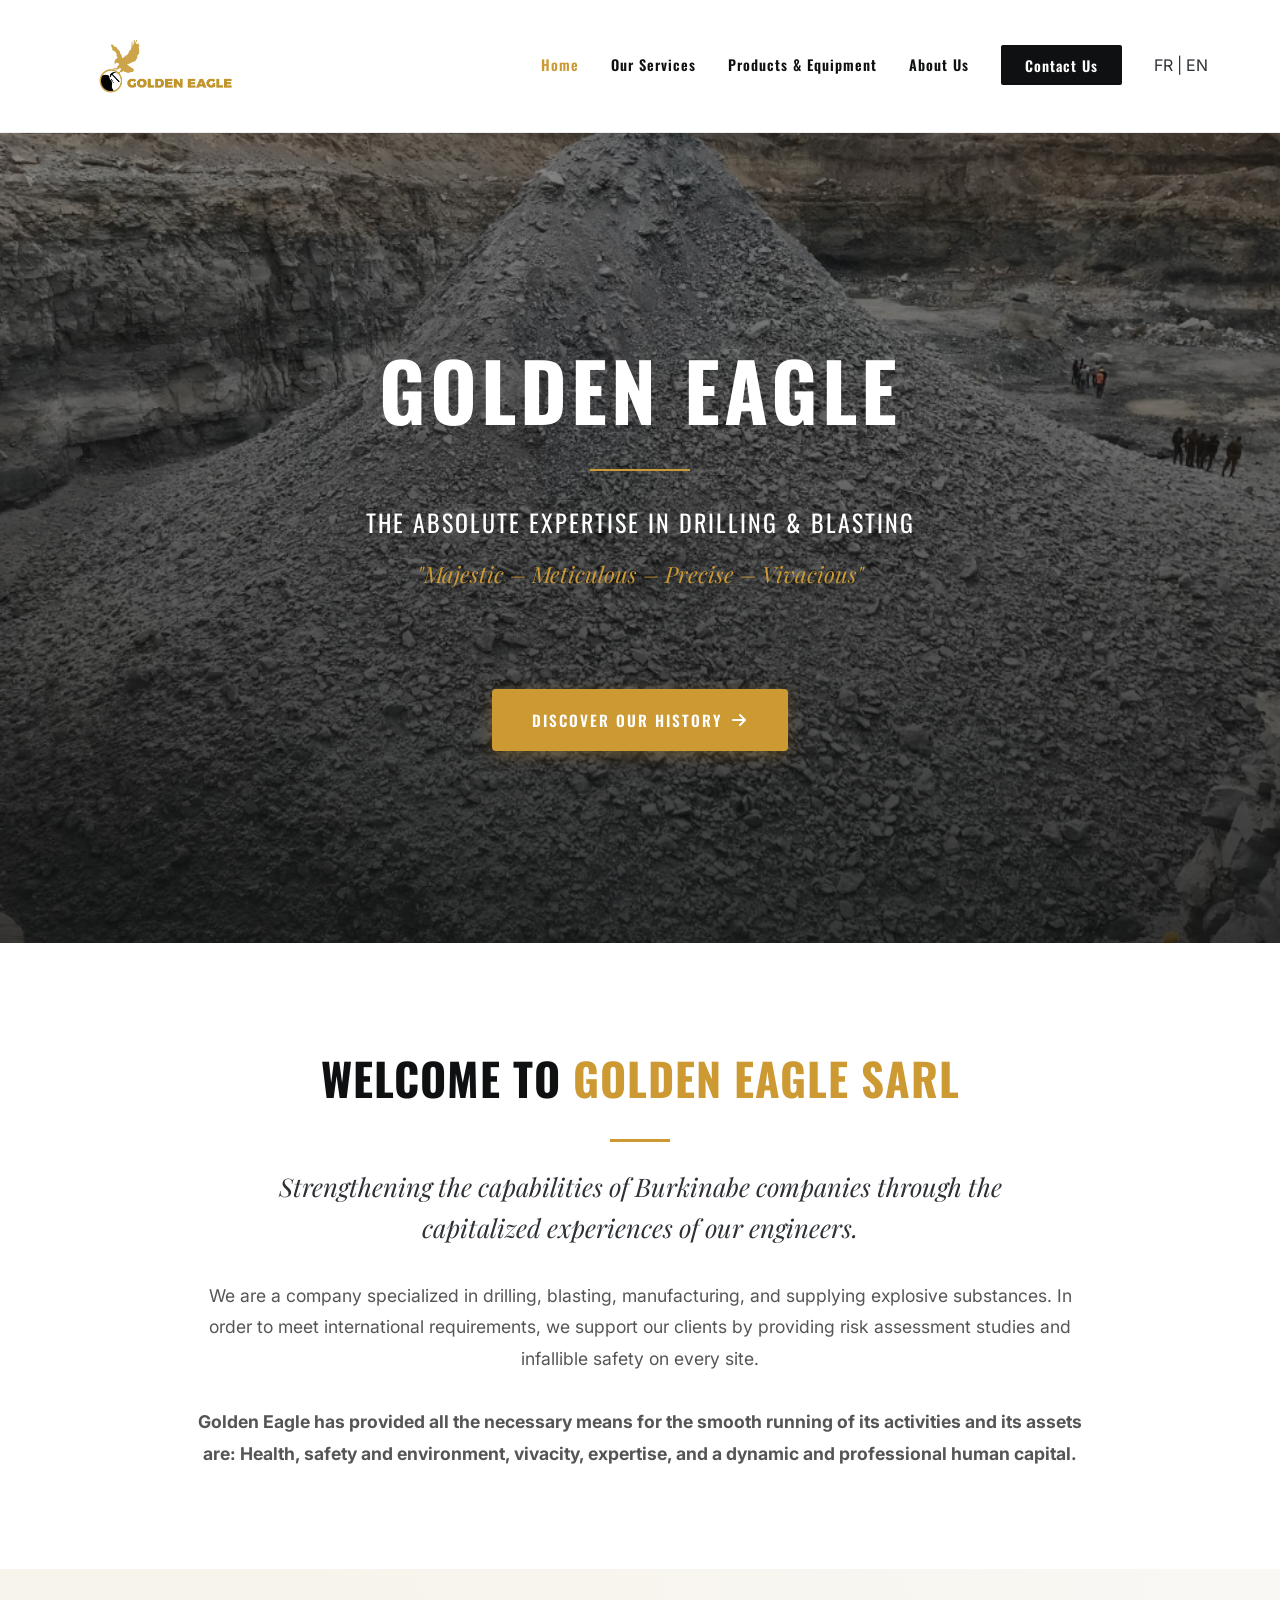
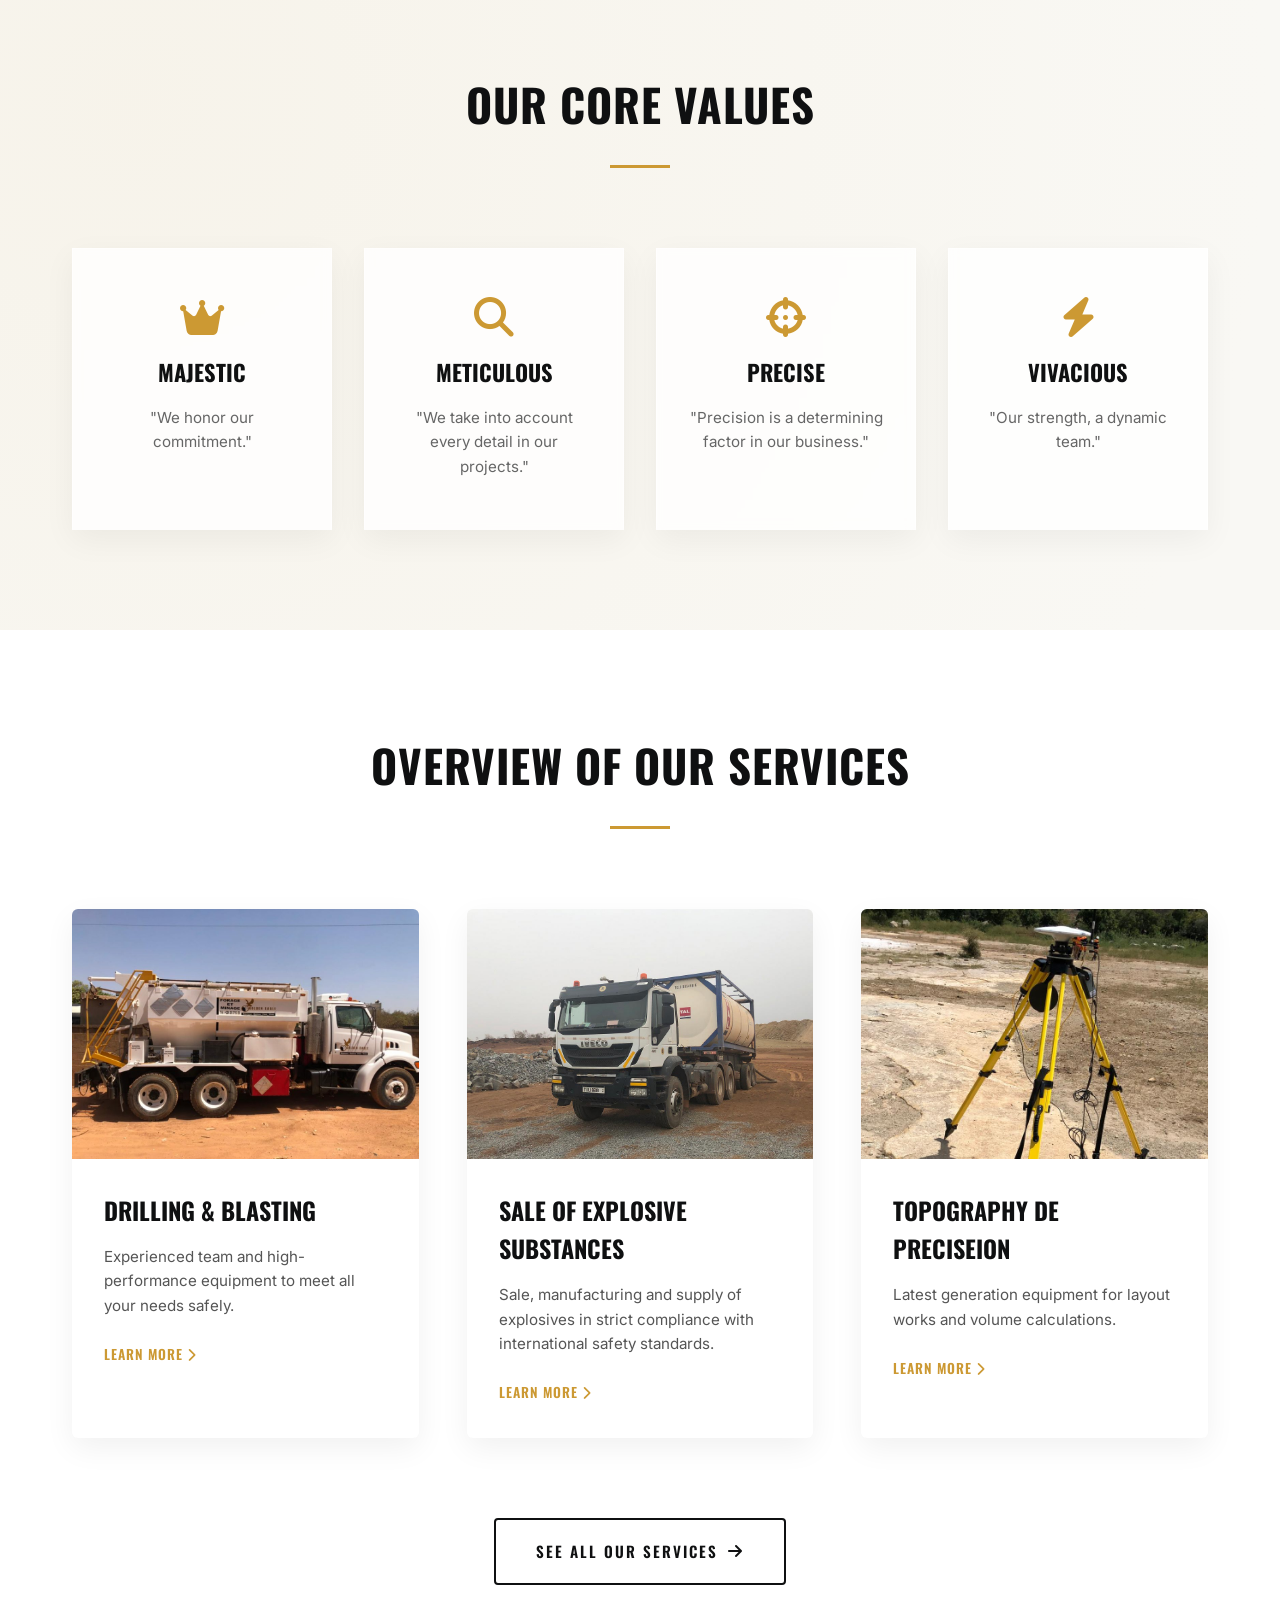
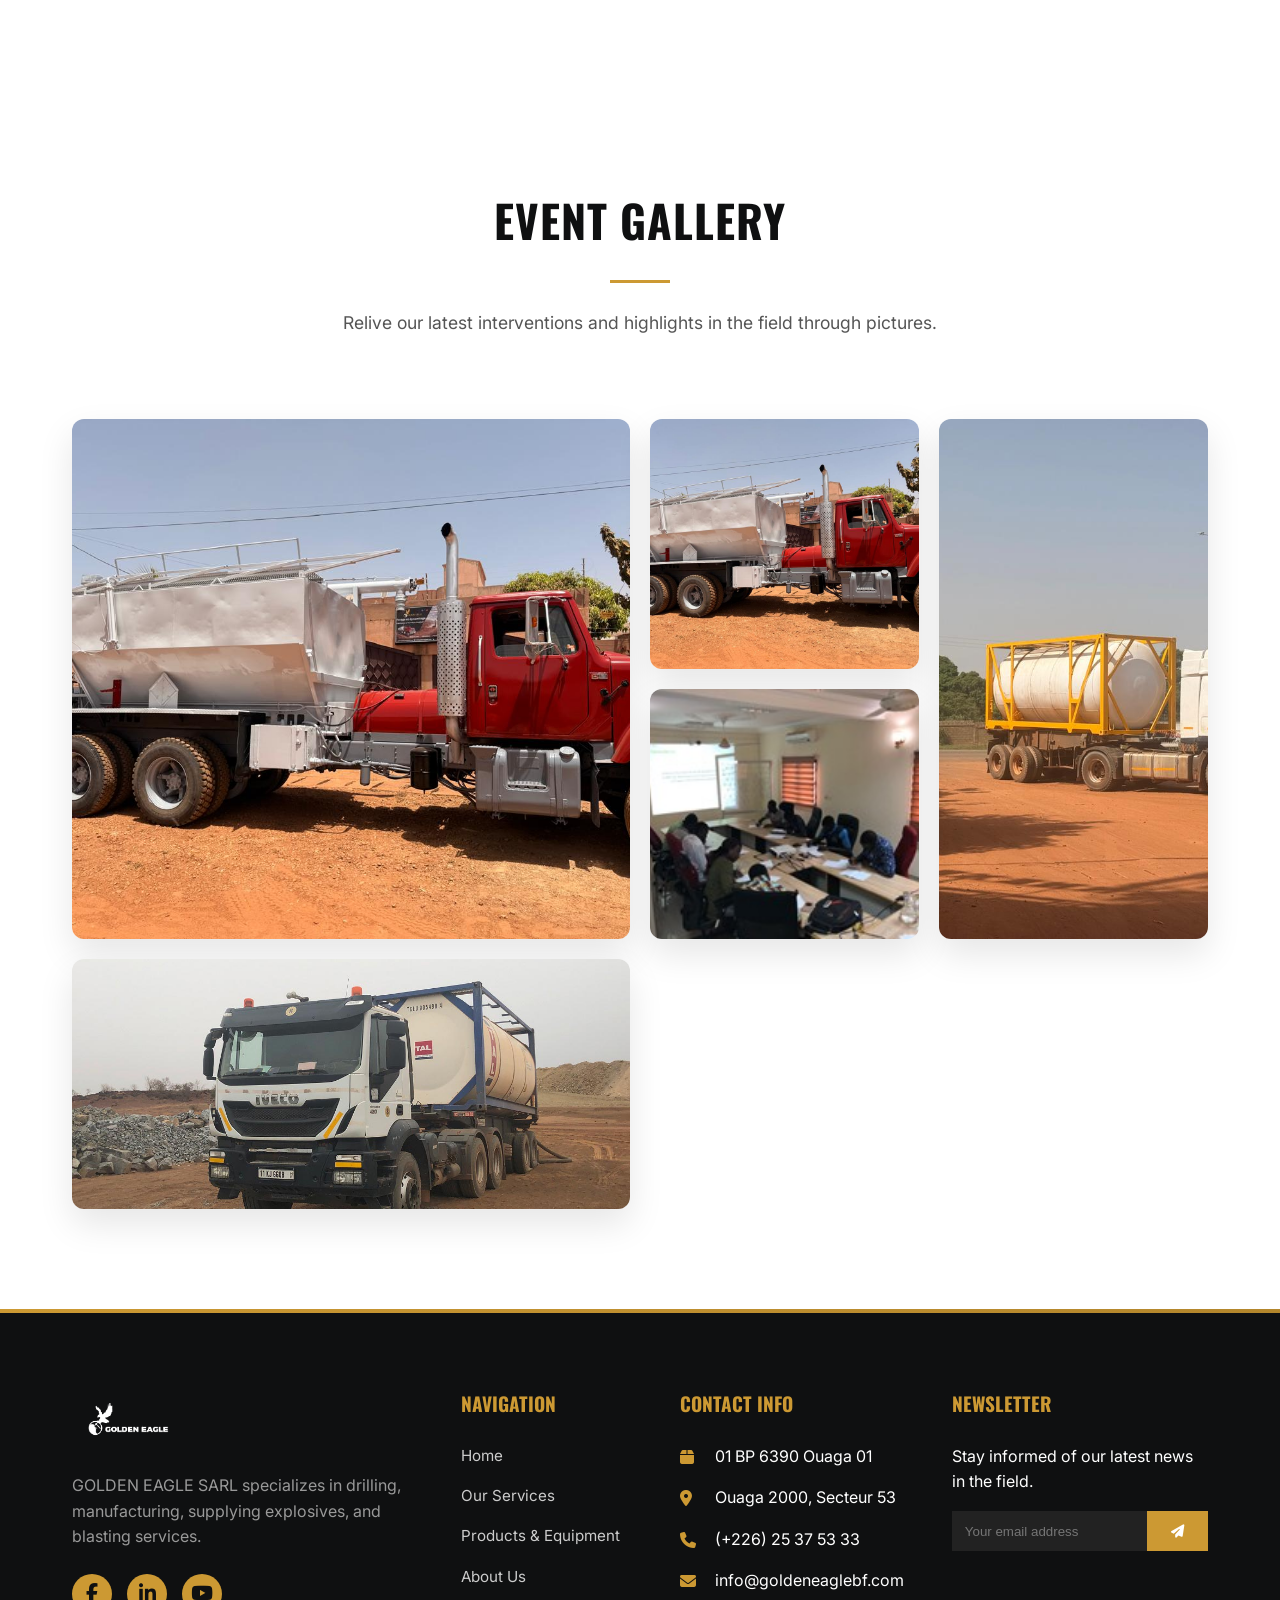
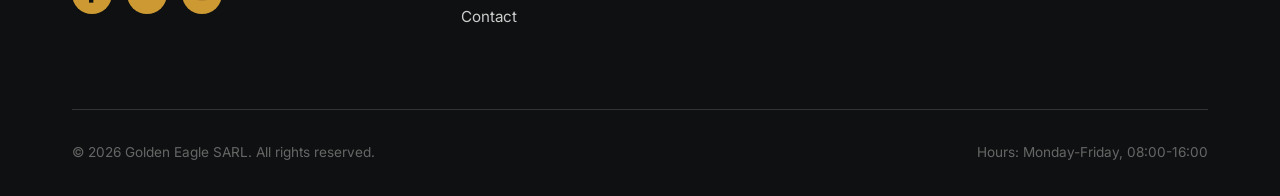
==== commit 2ac1a6a8: "feat: Add products and equipments page with rich UI" ====
--- a/en/index.html
+++ b/en/index.html
@@ -34,6 +34,7 @@
                 <ul class="nav-list">
                     <li><a href="index.html" class="nav-link active">Home</a></li>
                     <li><a href="services.html" class="nav-link">Our Services</a></li>
+                    <li><a href="products.html" class="nav-link">Products & Equipment</a></li>
                     <li><a href="about.html" class="nav-link">About Us</a></li>
                     <li><a href="contact.html" class="nav-link btn-header">Contact Us</a></li>
                     <li class="lang-switcher">
@@ -155,64 +156,42 @@
                 <p class="welcome-text" style="margin-top: 1.5rem;">Relive our latest interventions and highlights in the field through pictures.</p>
             </div>
             
-            <div class="swiper event-slider">
-                <div class="swiper-wrapper">
-                    <!-- Event Slide 1 -->
-                    <div class="swiper-slide">
-                        <div class="gallery-item">
-                            <img src="../assets/IMG-20260909-WA0017.jpg" alt="Event 1" class="gallery-img">
-                            <div class="gallery-overlay">
-                                <h3 class="event-title">Continuous Training</h3>
-                                <p class="event-desc">Capacity building for our on-site team.</p>
-                            </div>
-                        </div>
-                    </div>
-                    <!-- Event Slide 2 -->
-                    <div class="swiper-slide">
-                        <div class="gallery-item">
-                            <img src="../assets/IMG-20260909-WA0019.jpg" alt="Event 2" class="gallery-img">
-                            <div class="gallery-overlay">
-                                <h3 class="event-title">Blasting Operation</h3>
-                                <p class="event-desc">Meticulous preparation before intervention.</p>
-                            </div>
-                        </div>
-                    </div>
-                    <!-- Event Slide 3 -->
-                    <div class="swiper-slide">
-                        <div class="gallery-item">
-                            <img src="../assets/WhatsApp Image 2026-09-09 at 13.03.41.jpeg" alt="Event 3" class="gallery-img">
-                            <div class="gallery-overlay">
-                                <h3 class="event-title">Logistics</h3>
-                                <p class="event-desc">Deployment of our intervention fleet.</p>
-                            </div>
-                        </div>
-                    </div>
-                    <!-- Event Slide 4 -->
-                    <div class="swiper-slide">
-                        <div class="gallery-item">
-                            <img src="../assets/formation.jpg" alt="Event 4" class="gallery-img">
-                            <div class="gallery-overlay">
-                                <h3 class="event-title">Practical Workshop</h3>
-                                <p class="event-desc">Training session on international standards.</p>
-                            </div>
-                        </div>
-                    </div>
-                    <!-- Event Slide 5 (Citerne) -->
-                    <div class="swiper-slide">
-                        <div class="gallery-item">
-                            <img src="../assets/citerne.jpg" alt="Event 5" class="gallery-img">
-                            <div class="gallery-overlay">
-                                <h3 class="event-title">Explosives Supply</h3>
-                                <p class="event-desc">Secure transport of our products.</p>
-                            </div>
-                        </div>
-                    </div>
-                </div>
-                <!-- Add Pagination -->
-                <div class="swiper-pagination"></div>
-                <!-- Add Navigation -->
-                <div class="swiper-button-next"></div>
-                <div class="swiper-button-prev"></div>
+            <div class="event-gallery-grid">
+                <div class="gallery-item item-large reveal">
+                    <img src="../assets/IMG-20260909-WA0017.jpg" alt="Event 1" class="gallery-img">
+                    <div class="gallery-overlay">
+                        <h3 class="event-title">Continuous Training</h3>
+                        <p class="event-desc">Capacity building for our on-site team.</p>
+                    </div>
+                </div>
+                <div class="gallery-item reveal delay-100">
+                    <img src="../assets/IMG-20260909-WA0019.jpg" alt="Event 2" class="gallery-img">
+                    <div class="gallery-overlay">
+                        <h3 class="event-title">Blasting Operation</h3>
+                        <p class="event-desc">Meticulous preparation before intervention.</p>
+                    </div>
+                </div>
+                <div class="gallery-item item-tall reveal delay-200">
+                    <img src="../assets/WhatsApp Image 2026-09-09 at 13.03.41.jpeg" alt="Event 3" class="gallery-img">
+                    <div class="gallery-overlay">
+                        <h3 class="event-title">Logistics</h3>
+                        <p class="event-desc">Deployment of our intervention fleet.</p>
+                    </div>
+                </div>
+                <div class="gallery-item reveal delay-300">
+                    <img src="../assets/formation.jpg" alt="Event 4" class="gallery-img">
+                    <div class="gallery-overlay">
+                        <h3 class="event-title">Practical Workshop</h3>
+                        <p class="event-desc">Training session on international standards.</p>
+                    </div>
+                </div>
+                <div class="gallery-item item-wide reveal delay-400">
+                    <img src="../assets/citerne.jpg" alt="Event 5" class="gallery-img">
+                    <div class="gallery-overlay">
+                        <h3 class="event-title">Explosives Supply</h3>
+                        <p class="event-desc">Secure transport of our products.</p>
+                    </div>
+                </div>
             </div>
         </div>
     </section>
@@ -235,6 +214,7 @@
                     <ul>
                         <li><a href="index.html">Home</a></li>
                         <li><a href="services.html">Our Services</a></li>
+                        <li><a href="products.html">Products & Equipment</a></li>
                         <li><a href="about.html">About Us</a></li>
                         <li><a href="contact.html">Contact</a></li>
                     </ul>
--- a/styles.css
+++ b/styles.css
@@ -177,7 +177,12 @@
 }
 
 .logo-img {
-    height: 60px;
+    height: 100px;
+    width: auto;
+    transition: transform 0.3s ease;
+}
+.logo-img:hover {
+    transform: scale(1.05);
 }
 
 .nav-list {
@@ -621,19 +626,21 @@
 --------------------------- */
 .page-header {
     background-color: var(--black);
-    background-image: linear-gradient(rgba(0,0,0,0.7), rgba(0,0,0,0.7)), url('assets/equipe-golden-eagle-1024x768.jpeg');
+    background-image: url('assets/bande.png');
     background-size: cover;
     background-position: center;
-    background-attachment: fixed; /* Parallax effect */
-    color: var(--white);
-    padding: 8rem 0;
-    text-align: center;
+    width: 100%;
+    aspect-ratio: 21 / 5;
+    max-height: 250px;
+}
+.page-header.about-banner {
+    background-image: url('assets/qui sommes nous bande.jpg');
+}
+.page-header .container {
+    display: none;
 }
 .page-subtitle {
-    font-family: var(--font-serif);
-    font-style: italic;
-    color: var(--gold);
-    font-size: 1.5rem;
+    display: none;
 }
 .service-row { display: grid; grid-template-columns: 1fr 1fr; gap: 4rem; align-items: center; margin-bottom: 6rem; }
 .service-row.reverse .service-row-img { order: 2; }
@@ -660,26 +667,19 @@
 .form-row { display: grid; grid-template-columns: 1fr 1fr; gap: 1rem; }
 
 /* --------------------------
-   Event Gallery (Swiper Slider)
+   Event Gallery (CSS Grid)
 --------------------------- */
 .gallery-section {
     background-color: var(--white);
     padding: 100px 0;
-    overflow: hidden;
-}
-
-.event-slider {
-    width: 100%;
-    padding-bottom: 3rem; /* Space for pagination */
+}
+
+.event-gallery-grid {
+    display: grid;
+    grid-template-columns: repeat(4, 1fr);
+    grid-auto-rows: 250px;
+    gap: 20px;
     margin-top: 3rem;
-}
-
-.swiper-slide {
-    width: 350px;
-    height: 450px;
-    display: flex;
-    justify-content: center;
-    align-items: center;
 }
 
 .gallery-item {
@@ -689,11 +689,40 @@
     border-radius: 12px;
     overflow: hidden;
     box-shadow: 0 15px 35px rgba(0,0,0,0.1);
-    cursor: grab;
-}
-
-.gallery-item:active {
-    cursor: grabbing;
+    cursor: pointer;
+}
+
+.gallery-item.item-large {
+    grid-column: span 2;
+    grid-row: span 2;
+}
+
+.gallery-item.item-tall {
+    grid-row: span 2;
+}
+
+.gallery-item.item-wide {
+    grid-column: span 2;
+}
+
+@media (max-width: 991px) {
+    .event-gallery-grid {
+        grid-template-columns: repeat(2, 1fr);
+        grid-auto-rows: 250px;
+    }
+}
+
+@media (max-width: 768px) {
+    .event-gallery-grid {
+        grid-template-columns: 1fr;
+        grid-auto-rows: 300px;
+    }
+    .gallery-item.item-large,
+    .gallery-item.item-tall,
+    .gallery-item.item-wide {
+        grid-column: span 1;
+        grid-row: span 1;
+    }
 }
 
 .gallery-img {
@@ -703,26 +732,28 @@
     transition: transform 0.8s cubic-bezier(0.25, 1, 0.5, 1);
 }
 
+.gallery-item:hover .gallery-img {
+    transform: scale(1.05);
+}
+
 .gallery-overlay {
     position: absolute;
     bottom: 0;
     left: 0;
     width: 100%;
-    height: 60%;
-    background: linear-gradient(to top, rgba(15,16,17,0.95) 0%, rgba(15,16,17,0) 100%);
+    height: 100%;
+    background: linear-gradient(to top, rgba(15,16,17,0.9) 0%, rgba(15,16,17,0.4) 50%, rgba(15,16,17,0) 100%);
     display: flex;
     flex-direction: column;
     justify-content: flex-end;
     align-items: flex-start;
     padding: 2rem;
     color: var(--white);
-    transform: translateY(20px);
     opacity: 0;
     transition: all 0.4s ease;
 }
 
-.swiper-slide-active .gallery-overlay {
-    transform: translateY(0);
+.gallery-item:hover .gallery-overlay {
     opacity: 1;
 }
 
@@ -733,38 +764,21 @@
     margin-bottom: 0.5rem;
     text-transform: uppercase;
     letter-spacing: 1px;
+    transform: translateY(20px);
+    transition: all 0.4s ease;
 }
 
 .event-desc {
     font-size: 0.95rem;
     color: #e0e0e0;
     line-height: 1.4;
-}
-
-.swiper-slide-active .gallery-img {
-    transform: scale(1.05);
-}
-
-/* Swiper Controls overrides */
-.swiper-pagination-bullet {
-    background: #ccc;
-    opacity: 0.5;
-}
-.swiper-pagination-bullet-active {
-    background: var(--gold);
-    opacity: 1;
-}
-.swiper-button-next, .swiper-button-prev {
-    color: var(--gold);
-    background: rgba(255,255,255,0.9);
-    width: 40px;
-    height: 40px;
-    border-radius: 50%;
-    box-shadow: 0 5px 15px rgba(0,0,0,0.1);
-}
-.swiper-button-next:after, .swiper-button-prev:after {
-    font-size: 1.2rem;
-    font-weight: bold;
+    transform: translateY(20px);
+    transition: all 0.4s ease 0.1s;
+}
+
+.gallery-item:hover .event-title,
+.gallery-item:hover .event-desc {
+    transform: translateY(0);
 }
 
 /* --------------------------
@@ -833,24 +847,135 @@
     background-color: var(--black);
     color: var(--gold);
 }
-/* Promo Banner */
-.promo-header {
+
+/* --------------------------
+   Product Grid (products.html)
+--------------------------- */
+.products-grid {
+    display: grid;
+    grid-template-columns: repeat(3, 1fr);
+    gap: 2.5rem;
+    margin-top: 3rem;
+}
+
+.product-card {
+    background: var(--white);
+    border-radius: 12px;
+    box-shadow: 0 10px 30px rgba(0,0,0,0.05);
+    overflow: hidden;
+    position: relative;
+    border: 1px solid rgba(0,0,0,0.05);
+    transition: all 0.4s cubic-bezier(0.25, 1, 0.5, 1);
+    display: flex;
+    flex-direction: column;
+}
+
+.product-card:hover {
+    transform: translateY(-10px);
+    box-shadow: 0 20px 40px rgba(204, 153, 51, 0.15);
+    border-color: var(--gold);
+}
+
+.product-img-wrapper {
+    position: relative;
+    height: 220px;
+    overflow: hidden;
+}
+
+.product-img-wrapper img {
     width: 100%;
-    margin-top: 0; /* Header might not be fixed */
-}
-.promo-banner-img {
+    height: 100%;
+    object-fit: cover;
+    transition: transform 0.6s ease;
+}
+
+.product-card:hover .product-img-wrapper img {
+    transform: scale(1.1);
+}
+
+.product-badge {
+    position: absolute;
+    top: 15px;
+    right: 15px;
+    background-color: var(--gold);
+    color: var(--white);
+    padding: 0.3rem 1rem;
+    font-size: 0.8rem;
+    font-family: var(--font-heading);
+    text-transform: uppercase;
+    border-radius: 30px;
+    letter-spacing: 1px;
+    z-index: 2;
+    box-shadow: 0 2px 10px rgba(0,0,0,0.2);
+}
+
+.product-content {
+    padding: 2rem;
+    display: flex;
+    flex-direction: column;
+    flex: 1;
+}
+
+.product-content h3 {
+    font-size: 1.4rem;
+    margin-bottom: 1rem;
+    color: var(--black);
+}
+
+.product-content p {
+    font-size: 0.95rem;
+    color: #666;
+    margin-bottom: 1.5rem;
+    flex: 1;
+}
+
+.product-features {
+    list-style: none;
+    margin-bottom: 1.5rem;
+}
+
+.product-features li {
+    font-size: 0.85rem;
+    color: #555;
+    margin-bottom: 0.5rem;
+    display: flex;
+    align-items: center;
+}
+
+.product-features li i {
+    color: var(--gold);
+    margin-right: 10px;
+    font-size: 0.8rem;
+}
+
+.product-btn {
+    display: inline-block;
+    padding: 0.8rem 1.5rem;
+    background-color: transparent;
+    border: 1px solid var(--gold);
+    color: var(--gold);
+    font-family: var(--font-heading);
+    text-transform: uppercase;
+    font-size: 0.85rem;
+    border-radius: 4px;
+    transition: all 0.3s ease;
     width: 100%;
-    height: auto;
-    display: block;
-}
-.sr-only {
-    position: absolute;
-    width: 1px;
-    height: 1px;
-    padding: 0;
-    margin: -1px;
-    overflow: hidden;
-    clip: rect(0, 0, 0, 0);
-    white-space: nowrap;
-    border-width: 0;
-}
+    text-align: center;
+}
+
+.product-card:hover .product-btn {
+    background-color: var(--gold);
+    color: var(--white);
+}
+
+@media (max-width: 992px) {
+    .products-grid {
+        grid-template-columns: repeat(2, 1fr);
+    }
+}
+
+@media (max-width: 768px) {
+    .products-grid {
+        grid-template-columns: 1fr;
+    }
+}
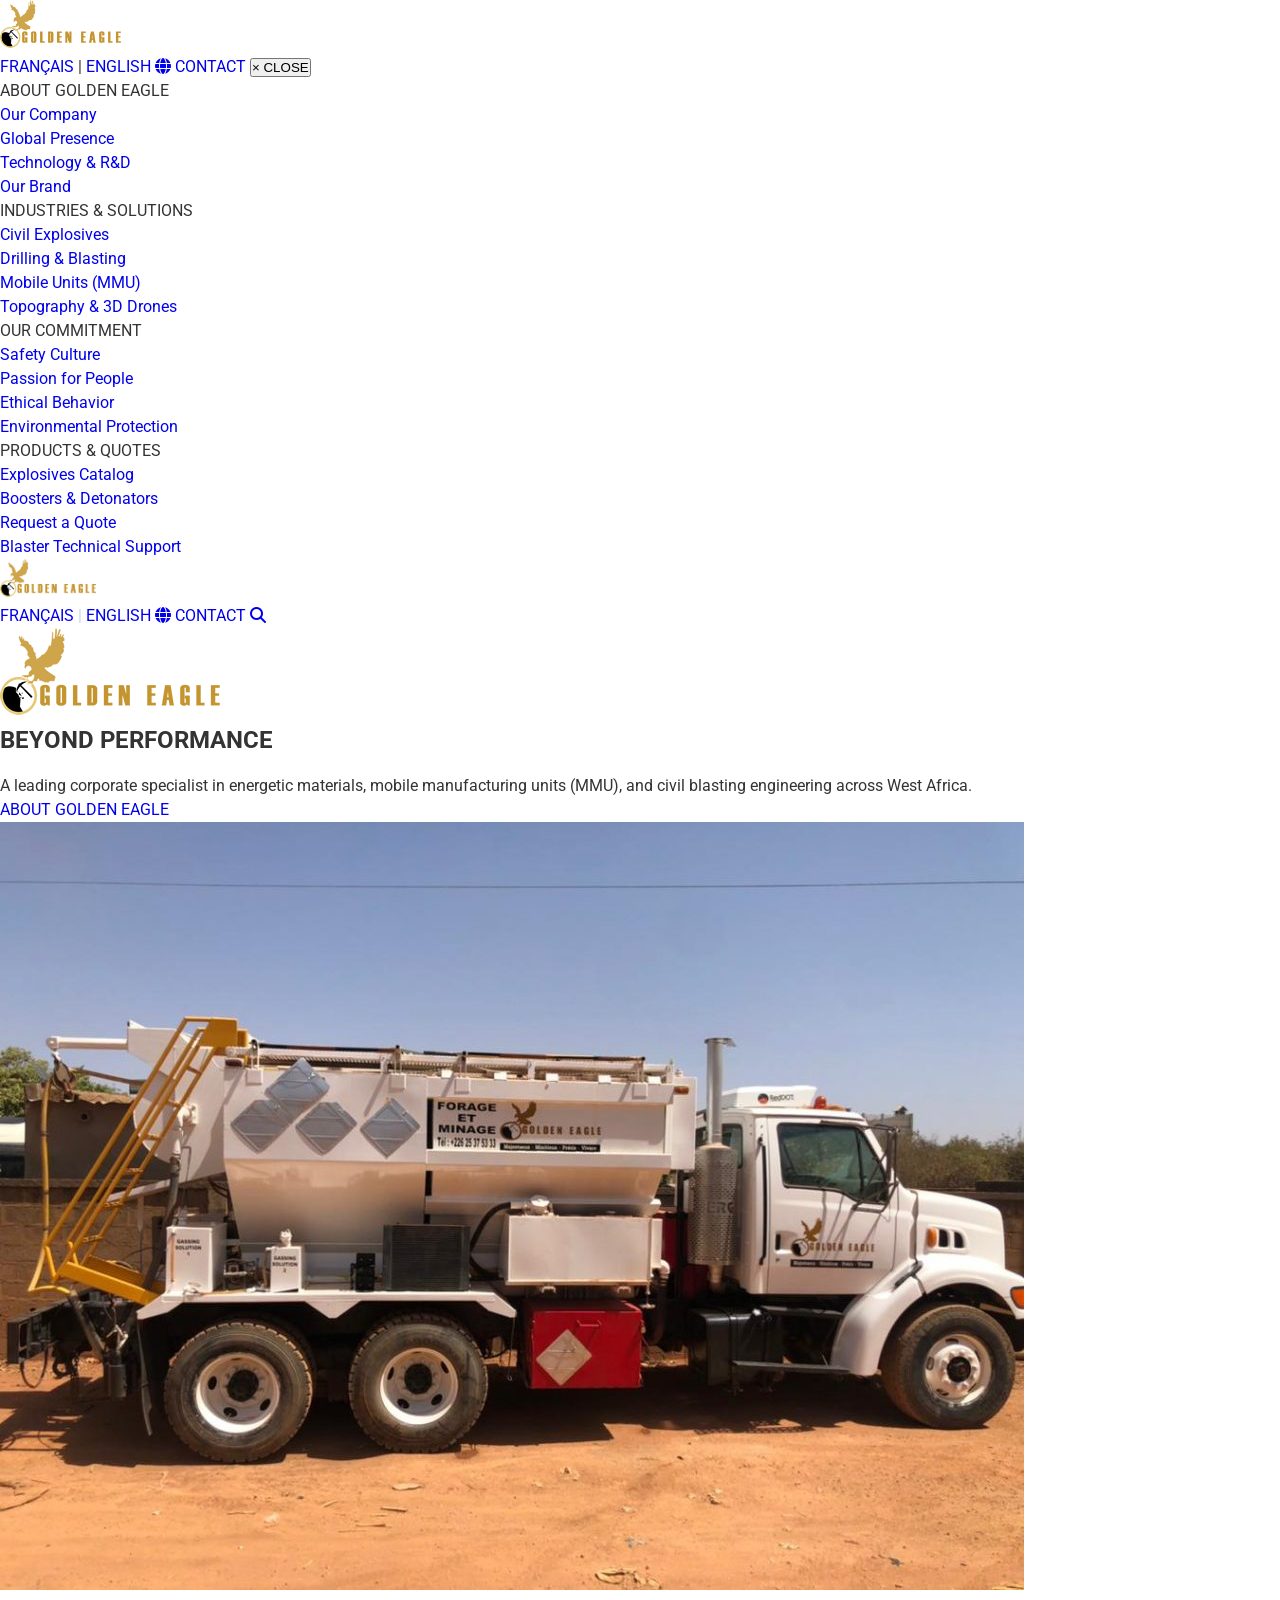
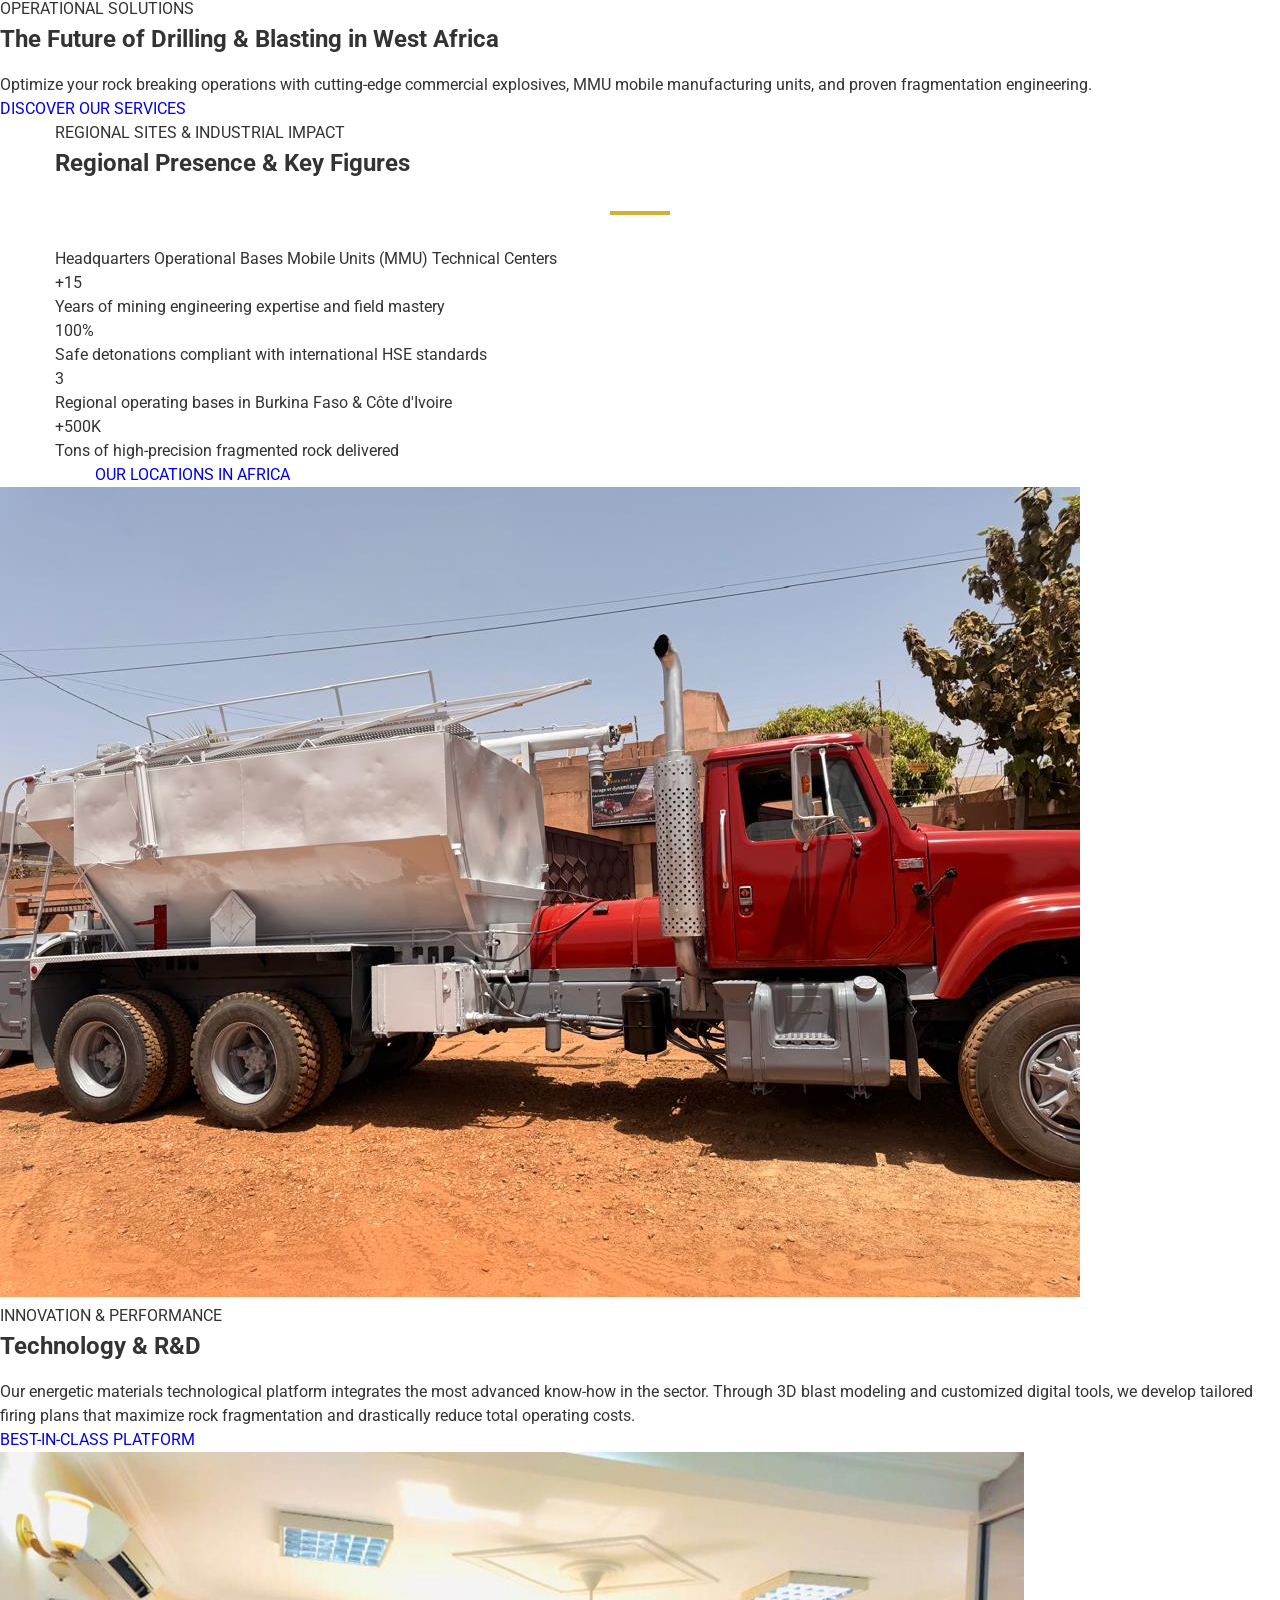
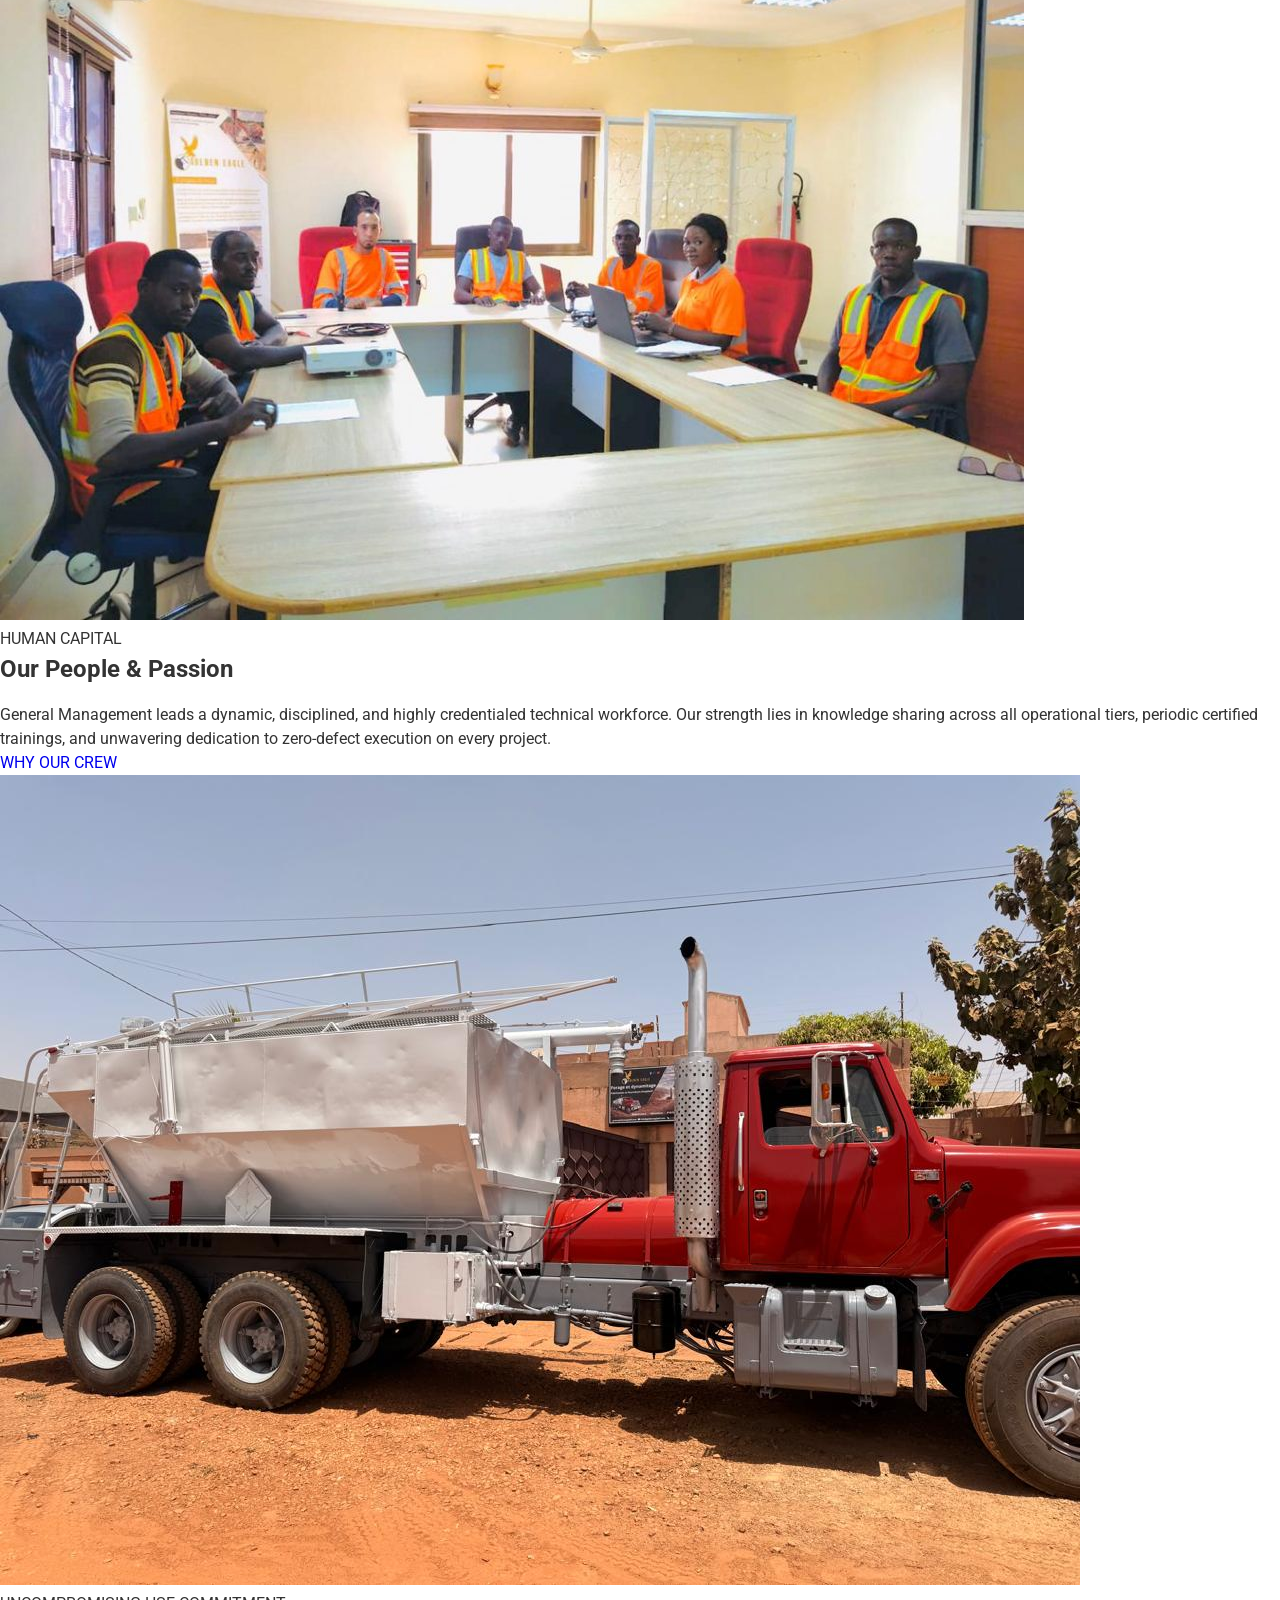
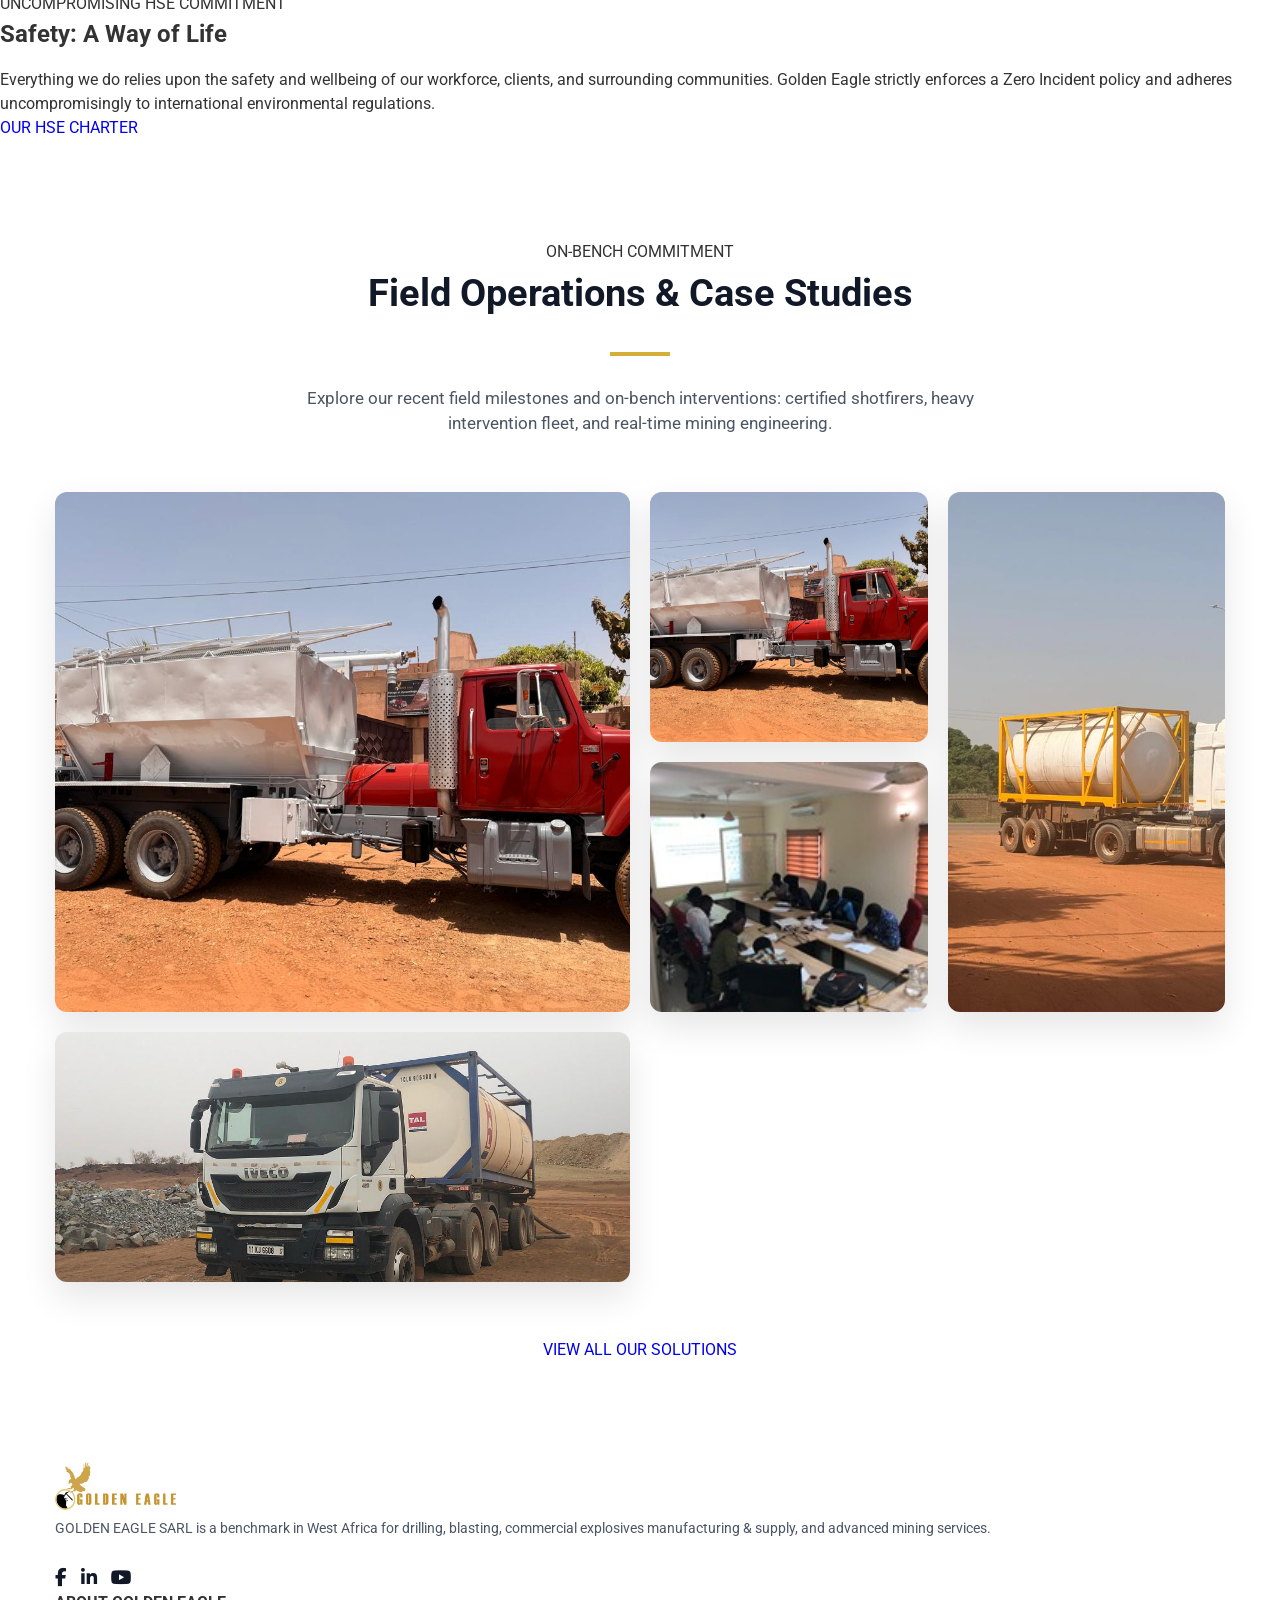
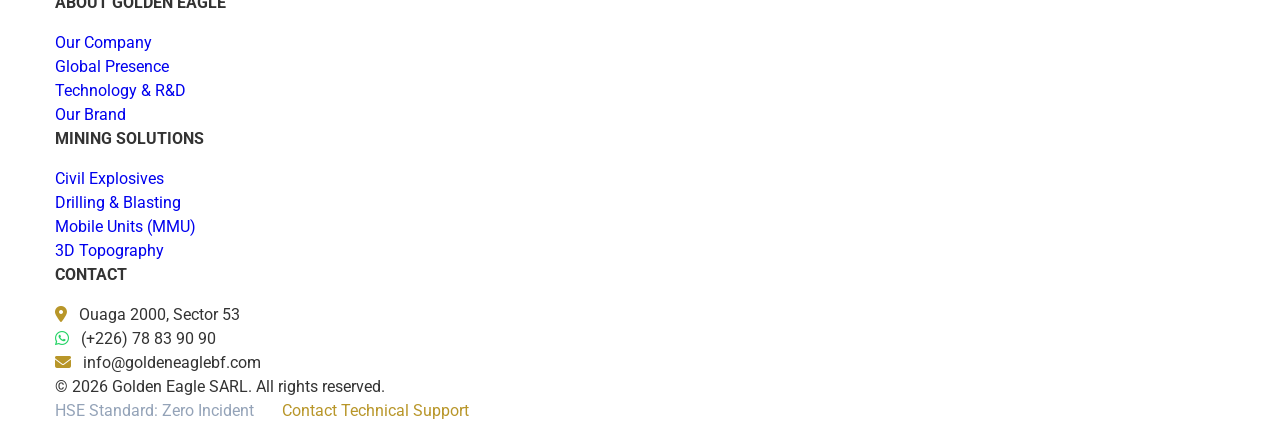
==== commit faebda68: "Refonte complète: Design MAXAM, animations AOS, intégration Firebase et correctifs mobiles" ====
--- a/en/index.html
+++ b/en/index.html
@@ -1,253 +1,355 @@
 <!DOCTYPE html>
-<html lang="fr">
+<html lang="en">
 <head>
     <meta charset="UTF-8">
     <meta name="viewport" content="width=device-width, initial-scale=1.0">
-    <title>Golden Eagle | Drilling, Blasting, Explosives</title>
-    <!-- Google Fonts -->
+    <title>Golden Eagle | Beyond Performance — Civil Explosives & Mining Solutions</title>
+    <!-- Google Fonts: Roboto Slab (MAXAM's signature slab-serif) + Inter -->
     <link rel="preconnect" href="https://fonts.googleapis.com">
     <link rel="preconnect" href="https://fonts.gstatic.com" crossorigin>
-    <link href="https://fonts.googleapis.com/css2?family=Playfair+Display:ital,wght@0,400;0,700;1,400&family=Oswald:wght@300;400;600&family=Inter:wght@300;400;500&display=swap" rel="stylesheet">
+    <link href="https://fonts.googleapis.com/css2?family=Roboto+Slab:wght@300;400;500;600;700;800&family=Inter:wght@300;400;500;600;700&display=swap" rel="stylesheet">
     <!-- FontAwesome Icons -->
     <link rel="stylesheet" href="https://cdnjs.cloudflare.com/ajax/libs/font-awesome/6.4.0/css/all.min.css">
-    <!-- Swiper CSS -->
-    <link rel="stylesheet" href="https://cdn.jsdelivr.net/npm/swiper@11/swiper-bundle.min.css">
-    <!-- Custom CSS -->
-    <link rel="stylesheet" href="../styles.css">
+    <!-- Custom CSS with cache-busting -->
+    <link rel="stylesheet" href="../styles.css?v=maxam_pure_v13">
     <!-- Favicon -->
     <link rel="icon" type="image/png" href="../assets/golden-eagle-logo.png">
 </head>
 <body>
 
-    <!-- Header -->
-    <header class="header">
-        <div class="container nav-container">
-            <a href="index.html" class="logo">
-                <img src="../assets/golden-eagle-logo.png" alt="Golden Eagle" class="logo-img">
+    <!-- 1. MAXAM Signature Corner Gold Triangle Menu Trigger -->
+    <div class="maxam-corner-notch" id="maxam-corner-notch" title="Main menu">
+        <div class="maxam-corner-notch-icon">
+            <span></span>
+            <span></span>
+            <span></span>
+        </div>
+    </div>
+
+    <!-- 2. MAXAM Fullscreen Overlay Navigation Menu (English) -->
+    <div class="maxam-menu-overlay" id="maxam-menu-overlay">
+        <div class="maxam-overlay-header">
+            <div class="maxam-overlay-logo">
+                <img src="../assets/web_829_logo_logo.png" alt="Golden Eagle" style="height: 48px; width: auto;">
+            </div>
+            <div class="maxam-overlay-top-links">
+                <a href="../index.html">FRANÇAIS</a>
+                <span>|</span>
+                <a href="index.html" class="active">ENGLISH</a>
+                <a href="contact.html"><i class="fas fa-globe"></i> CONTACT</a>
+                <button class="maxam-overlay-close-btn" id="maxamMenuCloseBtn">&times; CLOSE</button>
+            </div>
+        </div>
+        <div class="maxam-overlay-content">
+            <div class="maxam-menu-section-grid">
+                <div class="maxam-menu-col">
+                    <div class="maxam-menu-col-title">ABOUT GOLDEN EAGLE</div>
+                    <ul class="maxam-menu-links-list">
+                        <li><a href="about.html">Our Company</a></li>
+                        <li><a href="about.html#presence">Global Presence</a></li>
+                        <li><a href="services.html">Technology & R&D</a></li>
+                        <li><a href="about.html#brand">Our Brand</a></li>
+                    </ul>
+                </div>
+                <div class="maxam-menu-col">
+                    <div class="maxam-menu-col-title">INDUSTRIES & SOLUTIONS</div>
+                    <ul class="maxam-menu-links-list">
+                        <li><a href="products.html">Civil Explosives</a></li>
+                        <li><a href="services.html">Drilling & Blasting</a></li>
+                        <li><a href="products.html">Mobile Units (MMU)</a></li>
+                        <li><a href="services.html">Topography & 3D Drones</a></li>
+                    </ul>
+                </div>
+                <div class="maxam-menu-col">
+                    <div class="maxam-menu-col-title">OUR COMMITMENT</div>
+                    <ul class="maxam-menu-links-list">
+                        <li><a href="about.html#safety">Safety Culture</a></li>
+                        <li><a href="about.html#people">Passion for People</a></li>
+                        <li><a href="about.html#ethics">Ethical Behavior</a></li>
+                        <li><a href="about.html#environment">Environmental Protection</a></li>
+                    </ul>
+                </div>
+                <div class="maxam-menu-col">
+                    <div class="maxam-menu-col-title">PRODUCTS & QUOTES</div>
+                    <ul class="maxam-menu-links-list">
+                        <li><a href="products.html">Explosives Catalog</a></li>
+                        <li><a href="products.html">Boosters & Detonators</a></li>
+                        <li><a href="products.html">Request a Quote</a></li>
+                        <li><a href="contact.html">Blaster Technical Support</a></li>
+                    </ul>
+                </div>
+            </div>
+        </div>
+    </div>
+
+    <!-- 3. Top Header Bar (Exact MAXAM Corporate Navigation) -->
+    <header class="maxam-header-bar home-header" id="maxamHeaderBar">
+        <div class="maxam-header-inner">
+            <a href="index.html" class="maxam-header-brand-logo" title="Golden Eagle — Home">
+                <img src="../assets/web_829_logo_logo.png" alt="Golden Eagle" style="height: 38px; width: auto;">
             </a>
-            <div class="menu-toggle" id="mobile-menu">
-                <span class="bar"></span>
-                <span class="bar"></span>
-                <span class="bar"></span>
-            </div>
-            <nav class="nav-menu">
-                <ul class="nav-list">
-                    <li><a href="index.html" class="nav-link active">Home</a></li>
-                    <li><a href="services.html" class="nav-link">Our Services</a></li>
-                    <li><a href="products.html" class="nav-link">Products & Equipment</a></li>
-                    <li><a href="about.html" class="nav-link">About Us</a></li>
-                    <li><a href="contact.html" class="nav-link btn-header">Contact Us</a></li>
-                    <li class="lang-switcher">
-                        <a href="../index.html">FR</a> | <a href="index.html" class="active">EN</a>
-                    </li>
-                </ul>
-            </nav>
+            <div class="maxam-header-right-utils">
+                <a href="../index.html">FRANÇAIS</a>
+                <span style="color: #cbd5e1;">|</span>
+                <a href="index.html" class="active">ENGLISH</a>
+                <a href="contact.html"><i class="fas fa-globe"></i> CONTACT</a>
+                <a href="products.html" class="maxam-search-btn" title="View product catalog"><i class="fas fa-search"></i></a>
+            </div>
         </div>
     </header>
 
-    <!-- Fullscreen Hero Immersive -->
-    <section class="hero-immersive">
-        <div class="hero-immersive-bg" style="background-image: url('../assets/acceuil_hero.jpg');"></div>
-        <div class="hero-immersive-overlay"></div>
-        <div class="container hero-immersive-content text-center">
-            <h1 class="hero-immersive-title">GOLDEN EAGLE</h1>
-            <div class="hero-separator"></div>
-            <p class="hero-immersive-subtitle">The Absolute Expertise in Drilling & Blasting</p>
-            <p class="hero-immersive-slogan">"Majestic – Meticulous – Precise – Vivacious"</p>
-            <a href="about.html" class="btn btn-gold mt-lg">Discover our history <i class="fas fa-arrow-right"></i></a>
-        </div>
-    </section>
-
-    <!-- Welcome Section (Clean Onboarding) -->
-    <section class="welcome-section section-padding reveal">
-        <div class="container text-center">
-            <h2 class="section-title-clean">Welcome to <span style="color: var(--gold);">Golden Eagle SARL</span></h2>
+    <!-- 4. MAXAM Signature Quarry Hero (Centered Big Logo + Slogan + Subtitle + Button) -->
+    <section class="maxam-hero-stone">
+        <div class="maxam-quarry-bg"></div>
+        <div class="maxam-hero-stone-overlay"></div>
+        <div class="maxam-hero-stone-content">
+            <div class="maxam-hero-big-logo">
+                <img src="../assets/web_829_logo_logo.png" alt="Golden Eagle">
+            </div>
+            <h1 class="maxam-hero-slogan">
+                BEYOND <span class="maxam-red-text">PERFORMANCE</span>
+            </h1>
+            <p class="maxam-hero-subtitle">
+                A leading corporate specialist in energetic materials, mobile manufacturing units (MMU), and civil blasting engineering across West Africa.
+            </p>
+            <div>
+                <a href="about.html" class="btn-maxam-red">
+                    ABOUT GOLDEN EAGLE
+                </a>
+            </div>
+        </div>
+    </section>
+
+    <!-- 5. MAXAM Showcase Story Module (Sliced Dynamic Showcase) -->
+    <section class="maxam-slider-section">
+        <div class="maxam-slider-row">
+            <div class="maxam-slider-media">
+                <img id="maxamSliderImg" src="../assets/Camion-de-dynamitage-1024x768.jpeg" alt="Golden Eagle Operational Solutions">
+            </div>
+            <div class="maxam-slider-content">
+                <span class="maxam-slider-category" id="maxamSliderCategory">OPERATIONAL SOLUTIONS</span>
+                <h2 class="maxam-slider-title" id="maxamSliderTitle">The Future of Drilling & Blasting in West Africa</h2>
+                <p class="maxam-slider-desc" id="maxamSliderDesc">
+                    Optimize your rock breaking operations with cutting-edge commercial explosives, MMU mobile manufacturing units, and proven fragmentation engineering.
+                </p>
+                <div class="maxam-slider-indicators">
+                    <span class="maxam-slider-dot active" data-slide="0"></span>
+                    <span class="maxam-slider-dot" data-slide="1"></span>
+                    <span class="maxam-slider-dot" data-slide="2"></span>
+                </div>
+                <div>
+                    <a id="maxamSliderBtn" href="services.html" class="btn-maxam-red">DISCOVER OUR SERVICES</a>
+                </div>
+            </div>
+        </div>
+    </section>
+
+    <!-- 6. MAXAM Regional Presence & Figures ("Global presence") -->
+    <section class="maxam-presence-section" id="presence">
+        <div class="container">
+            <span class="maxam-venue-label">REGIONAL SITES & INDUSTRIAL IMPACT</span>
+            <h2 class="maxam-presence-title">Regional Presence & Key Figures</h2>
             <div class="gold-line"></div>
-            <p class="welcome-lead reveal delay-100">Strengthening the capabilities of Burkinabe companies through the capitalized experiences of our engineers.</p>
-            <p class="welcome-text reveal delay-200">We are a company specialized in drilling, blasting, manufacturing, and supplying explosive substances. In order to meet international requirements, we support our clients by providing risk assessment studies and infallible safety on every site. <br><br><strong>Golden Eagle has provided all the necessary means for the smooth running of its activities and its assets are: Health, safety and environment, vivacity, expertise, and a dynamic and professional human capital.</strong></p>
-        </div>
-    </section>
-
-    <!-- The 4 Pillars (Symmetrical Grid) -->
-    <section class="pillars-clean section-padding bg-cream">
+            
+            <div class="maxam-venue-tabs" style="margin-top: 2rem;">
+                <span class="maxam-venue-tab active">Headquarters</span>
+                <span class="maxam-venue-tab">Operational Bases</span>
+                <span class="maxam-venue-tab">Mobile Units (MMU)</span>
+                <span class="maxam-venue-tab">Technical Centers</span>
+            </div>
+
+            <div class="maxam-figures-grid">
+                <div class="maxam-figure-card">
+                    <div class="maxam-figure-num">+15</div>
+                    <div class="maxam-figure-label">Years of mining engineering expertise and field mastery</div>
+                </div>
+                <div class="maxam-figure-card">
+                    <div class="maxam-figure-num">100%</div>
+                    <div class="maxam-figure-label">Safe detonations compliant with international HSE standards</div>
+                </div>
+                <div class="maxam-figure-card">
+                    <div class="maxam-figure-num">3</div>
+                    <div class="maxam-figure-label">Regional operating bases in Burkina Faso & Côte d'Ivoire</div>
+                </div>
+                <div class="maxam-figure-card">
+                    <div class="maxam-figure-num">+500K</div>
+                    <div class="maxam-figure-label">Tons of high-precision fragmented rock delivered</div>
+                </div>
+            </div>
+
+            <div>
+                <a href="contact.html" class="btn-maxam-red" style="padding: 1rem 2.5rem;">
+                    OUR LOCATIONS IN AFRICA
+                </a>
+            </div>
+        </div>
+    </section>
+
+    <!-- 7. MAXAM Signature 50/50 Split Modules (Technology, People, Safety) -->
+    <section class="maxam-split-section">
+        <!-- Module 1: Technology -->
+        <div class="maxam-split-block dark-slate">
+            <div class="maxam-split-img">
+                <img src="../assets/IMG-20260909-WA0019.jpg" alt="Blasting Technology & Modelling">
+            </div>
+            <div class="maxam-split-content">
+                <span class="maxam-venue-label">INNOVATION & PERFORMANCE</span>
+                <h2>Technology & R&D</h2>
+                <p>
+                    Our energetic materials technological platform integrates the most advanced know-how in the sector. Through 3D blast modeling and customized digital tools, we develop tailored firing plans that maximize rock fragmentation and drastically reduce total operating costs.
+                </p>
+                <div>
+                    <a href="services.html" class="btn-maxam-outline-white">BEST-IN-CLASS PLATFORM</a>
+                </div>
+            </div>
+        </div>
+
+        <!-- Module 2: People (Reversed image on the right) -->
+        <div class="maxam-split-block light-gray reverse">
+            <div class="maxam-split-img">
+                <img src="../assets/equipe-golden-eagle-1024x768.jpeg" alt="Golden Eagle Technical Crew and Shotfirers">
+            </div>
+            <div class="maxam-split-content">
+                <span class="maxam-venue-label">HUMAN CAPITAL</span>
+                <h2>Our People & Passion</h2>
+                <p>
+                    General Management leads a dynamic, disciplined, and highly credentialed technical workforce. Our strength lies in knowledge sharing across all operational tiers, periodic certified trainings, and unwavering dedication to zero-defect execution on every project.
+                </p>
+                <div>
+                    <a href="about.html" class="btn-maxam-red">WHY OUR CREW</a>
+                </div>
+            </div>
+        </div>
+
+        <!-- Module 3: Safety -->
+        <div class="maxam-split-block dark-slate">
+            <div class="maxam-split-img">
+                <img src="../assets/IMG-20260909-WA0017.jpg" alt="Safety Culture and Environment">
+            </div>
+            <div class="maxam-split-content">
+                <span class="maxam-venue-label">UNCOMPROMISING HSE COMMITMENT</span>
+                <h2>Safety: A Way of Life</h2>
+                <p>
+                    Everything we do relies upon the safety and wellbeing of our workforce, clients, and surrounding communities. Golden Eagle strictly enforces a Zero Incident policy and adheres uncompromisingly to international environmental regulations.
+                </p>
+                <div>
+                    <a href="about.html#safety" class="btn-maxam-outline-white">OUR HSE CHARTER</a>
+                </div>
+            </div>
+        </div>
+    </section>
+
+    <!-- 8. News & Insights / Field Operational Gallery -->
+    <section class="gallery-section">
         <div class="container">
-            <div class="text-center mb-xl reveal">
-                <h2 class="section-title-clean">Our Core Values</h2>
+            <div style="text-align: center; margin-bottom: 3.5rem;">
+                <p class="maxam-venue-label">ON-BENCH COMMITMENT</p>
+                <h2 style="font-family: var(--font-slab); font-size: 2.4rem; color: #111827;">Field Operations & Case Studies</h2>
                 <div class="gold-line"></div>
-            </div>
-            <div class="pillars-grid">
-                <div class="pillar-card reveal">
-                    <div class="pillar-icon"><i class="fas fa-crown"></i></div>
-                    <h3>Majestic</h3>
-                    <p>"We honor our commitment."</p>
-                </div>
-                <div class="pillar-card reveal delay-100">
-                    <div class="pillar-icon"><i class="fas fa-search"></i></div>
-                    <h3>Meticulous</h3>
-                    <p>"We take into account every detail in our projects."</p>
-                </div>
-                <div class="pillar-card reveal delay-200">
-                    <div class="pillar-icon"><i class="fas fa-crosshairs"></i></div>
-                    <h3>Precise</h3>
-                    <p>"Precision is a determining factor in our business."</p>
-                </div>
-                <div class="pillar-card reveal delay-300">
-                    <div class="pillar-icon"><i class="fas fa-bolt"></i></div>
-                    <h3>Vivacious</h3>
-                    <p>"Our strength, a dynamic team."</p>
-                </div>
-            </div>
-        </div>
-    </section>
-
-    <!-- Services Preview (Clean Cards) -->
-    <section class="services-preview section-padding">
-        <div class="container">
-            <div class="text-center mb-xl reveal">
-                <h2 class="section-title-clean">Overview of our Services</h2>
-                <div class="gold-line"></div>
-            </div>
-            
-            <div class="services-preview-grid">
-                <div class="service-preview-card reveal">
-                    <div class="spc-img-wrapper">
-                        <img src="../assets/Camion-de-dynamitage-1024x768.jpeg" alt="Drilling & Blasting">
-                    </div>
-                    <div class="spc-content">
-                        <h3>Drilling & Blasting</h3>
-                        <p>Experienced team and high-performance equipment to meet all your needs safely.</p>
-                        <a href="services.html" class="read-more">Learn more <i class="fas fa-chevron-right"></i></a>
-                    </div>
-                </div>
-                <div class="service-preview-card reveal delay-100">
-                    <div class="spc-img-wrapper">
-                        <img src="../assets/citerne.jpg" alt="Substances explosives">
-                    </div>
-                    <div class="spc-content">
-                        <h3>Sale of Explosive Substances</h3>
-                        <p>Sale, manufacturing and supply of explosives in strict compliance with international safety standards.</p>
-                        <a href="services.html" class="read-more">Learn more <i class="fas fa-chevron-right"></i></a>
-                    </div>
-                </div>
-                <div class="service-preview-card reveal delay-200">
-                    <div class="spc-img-wrapper">
-                        <img src="../assets/topographie-gps.jpg" alt="Topography" style="object-position: top;">
-                    </div>
-                    <div class="spc-content">
-                        <h3>Topography de Preciseion</h3>
-                        <p>Latest generation equipment for layout works and volume calculations.</p>
-                        <a href="services.html" class="read-more">Learn more <i class="fas fa-chevron-right"></i></a>
-                    </div>
-                </div>
-            </div>
-            
-            <div class="text-center mt-xl reveal">
-                <a href="services.html" class="btn btn-outline-dark">See all our services <i class="fas fa-arrow-right"></i></a>
-            </div>
-        </div>
-    </section>
-
-    <!-- Event Gallery -->
-    <section class="gallery-section section-padding">
-        <div class="container">
-            <div class="text-center mb-xl reveal">
-                <h2 class="section-title-clean">Event Gallery</h2>
-                <div class="gold-line"></div>
-                <p class="welcome-text" style="margin-top: 1.5rem;">Relive our latest interventions and highlights in the field through pictures.</p>
+                <p style="color: #4b5563; font-size: 1.05rem; max-width: 700px; margin: 1rem auto 0;">
+                    Explore our recent field milestones and on-bench interventions: certified shotfirers, heavy intervention fleet, and real-time mining engineering.
+                </p>
             </div>
             
             <div class="event-gallery-grid">
-                <div class="gallery-item item-large reveal">
-                    <img src="../assets/IMG-20260909-WA0017.jpg" alt="Event 1" class="gallery-img">
+                <div class="gallery-item item-large">
+                    <img src="../assets/IMG-20260909-WA0017.jpg" alt="Continuous HSE & Blasting Training" class="gallery-img">
                     <div class="gallery-overlay">
                         <h3 class="event-title">Continuous Training</h3>
-                        <p class="event-desc">Capacity building for our on-site team.</p>
-                    </div>
-                </div>
-                <div class="gallery-item reveal delay-100">
-                    <img src="../assets/IMG-20260909-WA0019.jpg" alt="Event 2" class="gallery-img">
+                        <p class="event-desc">Ongoing capacity building and international HSE credential certification for our on-site crews.</p>
+                    </div>
+                </div>
+                <div class="gallery-item">
+                    <img src="../assets/IMG-20260909-WA0019.jpg" alt="Bench Blasting Operation" class="gallery-img">
                     <div class="gallery-overlay">
                         <h3 class="event-title">Blasting Operation</h3>
-                        <p class="event-desc">Meticulous preparation before intervention.</p>
-                    </div>
-                </div>
-                <div class="gallery-item item-tall reveal delay-200">
-                    <img src="../assets/WhatsApp Image 2026-09-09 at 13.03.41.jpeg" alt="Event 3" class="gallery-img">
-                    <div class="gallery-overlay">
-                        <h3 class="event-title">Logistics</h3>
-                        <p class="event-desc">Deployment of our intervention fleet.</p>
-                    </div>
-                </div>
-                <div class="gallery-item reveal delay-300">
-                    <img src="../assets/formation.jpg" alt="Event 4" class="gallery-img">
-                    <div class="gallery-overlay">
-                        <h3 class="event-title">Practical Workshop</h3>
-                        <p class="event-desc">Training session on international standards.</p>
-                    </div>
-                </div>
-                <div class="gallery-item item-wide reveal delay-400">
-                    <img src="../assets/citerne.jpg" alt="Event 5" class="gallery-img">
+                        <p class="event-desc">Methodical blast hole priming, charging, and safe detonation on the quarry bench.</p>
+                    </div>
+                </div>
+                <div class="gallery-item item-tall">
+                    <img src="../assets/WhatsApp Image 2026-09-09 at 13.03.41.jpeg" alt="Field Logistics Fleet" class="gallery-img">
+                    <div class="gallery-overlay">
+                        <h3 class="event-title">Fleet & Logistics</h3>
+                        <p class="event-desc">Rapid deployment of our heavy intervention vehicles and secure supply convoys.</p>
+                    </div>
+                </div>
+                <div class="gallery-item">
+                    <img src="../assets/formation.jpg" alt="Practical Safety Workshop" class="gallery-img">
+                    <div class="gallery-overlay">
+                        <h3 class="event-title">Technical Workshop</h3>
+                        <p class="event-desc">Hands-on explosives handling sessions compliant with international safety benchmarks.</p>
+                    </div>
+                </div>
+                <div class="gallery-item item-wide">
+                    <img src="../assets/citerne.jpg" alt="Bulk Explosives Delivery" class="gallery-img">
                     <div class="gallery-overlay">
                         <h3 class="event-title">Explosives Supply</h3>
-                        <p class="event-desc">Secure transport of our products.</p>
-                    </div>
-                </div>
-            </div>
-        </div>
-    </section>
-
-    <!-- Fat Footer -->
-    <footer class="fat-footer reveal">
+                        <p class="event-desc">Specialized escorted transportation and continuous replenishment of mine depots.</p>
+                    </div>
+                </div>
+            </div>
+
+            <div style="text-align: center; margin-top: 3.5rem;">
+                <a href="services.html" class="btn-maxam-red" style="padding: 1rem 3rem;">
+                    VIEW ALL OUR SOLUTIONS
+                </a>
+            </div>
+        </div>
+    </section>
+
+    <!-- 9. MAXAM Corporate Footer -->
+    <footer class="maxam-footer">
         <div class="container">
-            <div class="footer-grid">
-                <div class="footer-col brand-col reveal delay-100">
-                    <img src="../assets/golden-eagle-logo.png" alt="Logo" class="footer-logo">
-                    <p class="footer-desc">GOLDEN EAGLE SARL specializes in drilling, manufacturing, supplying explosives, and blasting services.</p>
-                    <div class="social-links">
-                        <a href="https://web.facebook.com/melveen11" target="_blank" class="social-link" title="Facebook"><i class="fab fa-facebook-f"></i></a>
-                        <a href="https://www.linkedin.com/company/godeneagle" target="_blank" class="social-link" title="LinkedIn"><i class="fab fa-linkedin-in"></i></a>
-                        <a href="https://youtube.com/@goldeneaglesarl8811?si=srrhVOIYyCaGlpf0" target="_blank" class="social-link" title="YouTube"><i class="fab fa-youtube"></i></a>
-                    </div>
-                </div>
-                <div class="footer-col reveal delay-200">
-                    <h4>Navigation</h4>
+            <div class="maxam-footer-grid">
+                <div class="maxam-footer-brand">
+                    <img src="../assets/web_829_logo_logo.png" alt="Golden Eagle Logo" style="height: 48px; width: auto;">
+                    <p style="font-size: 0.88rem; line-height: 1.6; margin-bottom: 1.5rem; color: #4b5563;">
+                        GOLDEN EAGLE SARL is a benchmark in West Africa for drilling, blasting, commercial explosives manufacturing & supply, and advanced mining services.
+                    </p>
+                    <div style="display: flex; gap: 14px;">
+                        <a href="https://web.facebook.com/melveen11" target="_blank" style="color: #111827; font-size: 1.15rem; transition: color 0.2s;" onmouseover="this.style.color='var(--gold-primary)'" onmouseout="this.style.color='#111827'"><i class="fab fa-facebook-f"></i></a>
+                        <a href="https://www.linkedin.com/company/godeneagle" target="_blank" style="color: #111827; font-size: 1.15rem; transition: color 0.2s;" onmouseover="this.style.color='var(--gold-primary)'" onmouseout="this.style.color='#111827'"><i class="fab fa-linkedin-in"></i></a>
+                        <a href="https://youtube.com/@goldeneaglesarl8811?si=srrhVOIYyCaGlpf0" target="_blank" style="color: #111827; font-size: 1.15rem; transition: color 0.2s;" onmouseover="this.style.color='var(--gold-primary)'" onmouseout="this.style.color='#111827'"><i class="fab fa-youtube"></i></a>
+                    </div>
+                </div>
+                <div class="maxam-footer-col">
+                    <h4>ABOUT GOLDEN EAGLE</h4>
                     <ul>
-                        <li><a href="index.html">Home</a></li>
-                        <li><a href="services.html">Our Services</a></li>
-                        <li><a href="products.html">Products & Equipment</a></li>
-                        <li><a href="about.html">About Us</a></li>
-                        <li><a href="contact.html">Contact</a></li>
-                    </ul>
-                </div>
-                <div class="footer-col reveal delay-300">
-                    <h4>Contact Info</h4>
+                        <li><a href="about.html">Our Company</a></li>
+                        <li><a href="about.html#presence">Global Presence</a></li>
+                        <li><a href="services.html">Technology & R&D</a></li>
+                        <li><a href="about.html#brand">Our Brand</a></li>
+                    </ul>
+                </div>
+                <div class="maxam-footer-col">
+                    <h4>MINING SOLUTIONS</h4>
                     <ul>
-                        <li><i class="fas fa-box" style="color: var(--gold); margin-right: 10px;"></i> 01 BP 6390 Ouaga 01</li>
-                        <li><i class="fas fa-map-marker-alt" style="color: var(--gold); margin-right: 10px;"></i> Ouaga 2000, Secteur 53</li>
-                        <li><i class="fas fa-phone" style="color: var(--gold); margin-right: 10px;"></i> (+226) 25 37 53 33</li>
-                        <li><i class="fas fa-envelope" style="color: var(--gold); margin-right: 10px;"></i> info@goldeneaglebf.com</li>
-                    </ul>
-                </div>
-                <div class="footer-col reveal delay-400">
-                    <h4>Newsletter</h4>
-                    <p>Stay informed of our latest news in the field.</p>
-                    <form class="newsletter-form">
-                        <input type="email" placeholder="Your email address">
-                        <button type="submit"><i class="fas fa-paper-plane"></i></button>
-                    </form>
-                </div>
-            </div>
-            <div class="footer-bottom reveal">
+                        <li><a href="products.html">Civil Explosives</a></li>
+                        <li><a href="services.html">Drilling & Blasting</a></li>
+                        <li><a href="products.html">Mobile Units (MMU)</a></li>
+                        <li><a href="services.html">3D Topography</a></li>
+                    </ul>
+                </div>
+                <div class="maxam-footer-col">
+                    <h4>CONTACT</h4>
+                    <ul>
+                        <li><i class="fas fa-map-marker-alt" style="color: var(--gold-dark); margin-right: 8px;"></i> Ouaga 2000, Sector 53</li>
+                        <li><i class="fab fa-whatsapp" style="color: #25D366; margin-right: 8px;"></i> (+226) 78 83 90 90</li>
+                        <li><i class="fas fa-envelope" style="color: var(--gold-dark); margin-right: 8px;"></i> info@goldeneaglebf.com</li>
+                    </ul>
+                </div>
+            </div>
+            <div class="maxam-footer-bottom">
                 <p>&copy; 2026 Golden Eagle SARL. All rights reserved.</p>
-                <div class="footer-legal">
-                    <a href="#">Hours: Monday-Friday, 08:00-16:00</a>
+                <div>
+                    <span style="color: #94a3b8; margin-right: 1.5rem;">HSE Standard: Zero Incident</span>
+                    <a href="contact.html" style="color: var(--gold-dark);">Contact Technical Support</a>
                 </div>
             </div>
         </div>
     </footer>
 
-    <!-- Swiper JS -->
-    <script src="https://cdn.jsdelivr.net/npm/swiper@11/swiper-bundle.min.js"></script>
-    <script src="../script.js"></script>
+    <!-- Scripts -->
+    <script src="../script.js?v=fullwhite_perfect_v10"></script>
 </body>
 </html>
--- a/styles.css
+++ b/styles.css
@@ -1,19 +1,20 @@
-/* --------------------------
-   Variables & Base (Clean Corporate Style)
---------------------------- */
+/* --------------------------------------------------------------------------
+   GOLDEN EAGLE LUXURY INDUSTRIAL DESIGN SYSTEM - MAXAM CLONE
+   Palette: Or Métallique (#D4AF37) pour remplacer le Rouge MAXAM
+--------------------------------------------------------------------------- */
+@import url('https://fonts.googleapis.com/css2?family=Roboto:wght@300;400;500;700;900&display=swap');
+
 :root {
-    --gold: #cc9933;
-    --gold-dark: #b3862c;
-    --black: #0f1011;
-    --gray-dark: #2d3136;
-    --cream: #f9f8f4;
+    --gold: #D4AF37;
+    --gold-dark: #b89629;
+    --gold-light: #f5d467;
     --white: #ffffff;
-    
-    --font-serif: 'Playfair Display', serif;
-    --font-heading: 'Oswald', sans-serif;
-    --font-body: 'Inter', sans-serif;
-    
-    --transition: all 0.3s ease;
+    --gray-light: #f4f4f4;
+    --gray-dark: #333333;
+    --gray-text: #666666;
+    --black: #000000;
+    --bg-dark: #222222;
+    --font-main: 'Roboto', sans-serif;
 }
 
 * {
@@ -23,604 +24,658 @@
 }
 
 body {
-    font-family: var(--font-body);
+    font-family: var(--font-main);
+    color: var(--gray-dark);
+    line-height: 1.5;
     background-color: var(--white);
-    color: var(--gray-dark);
-    line-height: 1.6;
     overflow-x: hidden;
 }
 
 a {
     text-decoration: none;
-    color: inherit;
-    transition: var(--transition);
+    transition: all 0.3s ease;
 }
 
 ul {
     list-style: none;
 }
 
-img {
-    max-width: 100%;
-    height: auto;
-    display: block;
-}
+.text-center { text-align: center; }
+.white { color: var(--white); }
+.gray { color: var(--gray-dark); }
+.bg-dark { background-color: var(--bg-dark); }
+.bg-light { background-color: var(--gray-light); }
+.bg-gray-70 { background-color: #383838; }
 
 .container {
     max-width: 1200px;
     margin: 0 auto;
-    padding: 0 2rem;
-}
-
-.section-padding {
-    padding: 100px 0;
-}
-
-.bg-cream {
-    background-color: var(--cream);
-    background-image: radial-gradient(circle at 10% 20%, rgba(204, 153, 51, 0.05) 0%, rgba(249, 248, 244, 1) 90%);
-}
-
-.text-center {
-    text-align: center;
-}
-
-.text-black {
-    color: var(--black);
-}
-
-.mt-lg { margin-top: 3rem; }
-.mt-xl { margin-top: 5rem; }
-.mb-lg { margin-bottom: 3rem; }
-.mb-xl { margin-bottom: 5rem; }
-.w-full { width: 100%; }
-
-/* --------------------------
-   Typography
---------------------------- */
-h1, h2, h3, h4, .page-title {
-    font-family: var(--font-heading);
-    text-transform: uppercase;
-    color: var(--black);
-}
-
-.section-title-clean {
-    font-size: 2.8rem;
+    padding: 0 15px;
+}
+
+/* Typography */
+h1, h2, h3, h4, h5 {
+    font-weight: 700;
+    margin-bottom: 1rem;
+}
+
+/* Buttons */
+.btn {
+    display: inline-block;
+    padding: 12px 25px;
+    font-size: 0.9rem;
+    font-weight: 700;
+    text-transform: uppercase;
     letter-spacing: 1px;
-}
-
-.gold-line {
-    width: 60px;
-    height: 3px;
-    background-color: var(--gold);
-    margin: 1.5rem auto;
-}
-
-.gold-line.align-left {
-    margin: 1.5rem 0;
-}
-
-/* --------------------------
-   Buttons (Premium)
---------------------------- */
-.btn {
-    display: inline-flex;
-    align-items: center;
-    justify-content: center;
-    padding: 1.2rem 2.5rem;
-    font-family: var(--font-heading);
-    text-transform: uppercase;
-    letter-spacing: 2px;
-    font-size: 0.95rem;
-    font-weight: 600;
     cursor: pointer;
-    border: none;
-    border-radius: 4px;
-    transition: all 0.4s cubic-bezier(0.25, 1, 0.5, 1);
-    position: relative;
-    overflow: hidden;
-    gap: 10px;
-}
-
-.btn i {
-    font-size: 1rem;
-    transition: transform 0.4s ease;
-}
-
-.btn:hover i {
-    transform: translateX(5px);
+    border: 2px solid transparent;
+    transition: all 0.3s;
 }
 
 .btn-gold {
     background-color: var(--gold);
     color: var(--white);
-    box-shadow: 0 4px 15px rgba(204, 153, 51, 0.3);
 }
 
 .btn-gold:hover {
     background-color: var(--gold-dark);
-    box-shadow: 0 8px 25px rgba(204, 153, 51, 0.5);
-    transform: translateY(-2px);
+    color: var(--white);
+}
+
+.btn-outline-white {
+    border-color: var(--white);
+    color: var(--white);
+    background: transparent;
+}
+
+.btn-outline-white:hover {
+    background-color: var(--white);
+    color: var(--black);
 }
 
 .btn-outline-dark {
-    border: 2px solid var(--black);
-    color: var(--black);
+    border-color: var(--gray-dark);
+    color: var(--gray-dark);
     background: transparent;
 }
 
 .btn-outline-dark:hover {
-    background-color: var(--black);
+    background-color: var(--gray-dark);
     color: var(--white);
-    box-shadow: 0 8px 25px rgba(0, 0, 0, 0.15);
-    transform: translateY(-2px);
-}
-
-/* --------------------------
-   Header
---------------------------- */
-.header {
-    background-color: rgba(255, 255, 255, 0.95);
-    backdrop-filter: blur(10px); /* Glassmorphism */
-    border-bottom: 1px solid #eee;
-    padding: 1rem 0;
-    position: sticky;
+}
+
+/* -----------------------------------------------------
+   NAVIGATION & HEADER (MAXAM STYLE)
+------------------------------------------------------ */
+.nav-sidebar {
+    position: fixed;
+    top: 70px; /* Just below the header */
+    left: 0;
+    z-index: 1050;
+}
+
+.nav-switch {
+    width: 75px;
+    height: 150px;
+    background-color: var(--gold);
+    clip-path: polygon(0 0, 100% 50%, 0 100%);
+    cursor: pointer;
+    position: relative;
+    z-index: 1050;
+    display: flex;
+    align-items: center;
+    justify-content: flex-start;
+    padding-left: 15px; /* Position the hamburger lines */
+    transition: transform 0.3s ease;
+    transform-origin: left center;
+}
+
+.nav-switch:hover {
+    transform: scale(1.05);
+}
+
+.nav-switch-inner {
+    width: 25px;
+    height: 20px;
+    display: flex;
+    flex-direction: column;
+    justify-content: space-between;
+}
+
+.nav-switch-line {
+    width: 100%;
+    height: 2px;
+    background-color: var(--white);
+    transition: 0.3s;
+}
+
+.nav-switch.active .nav-switch-line:nth-child(1) {
+    transform: translateY(9px) rotate(45deg);
+}
+.nav-switch.active .nav-switch-line:nth-child(2) {
+    opacity: 0;
+}
+.nav-switch.active .nav-switch-line:nth-child(3) {
+    transform: translateY(-9px) rotate(-45deg);
+}
+
+/* Sidebar Menu Panel */
+.nav-menu {
+    position: fixed;
     top: 0;
-    z-index: 1000;
-    box-shadow: 0 4px 20px rgba(0,0,0,0.03);
-}
-
-.nav-container {
+    left: -100%;
+    width: 100%;
+    height: 100vh;
+    background-color: rgba(212, 175, 55, 0.95); /* Gold transparent background like Maxam's Red */
+    z-index: 1040;
+    transition: left 0.4s ease;
+    overflow-y: auto;
+    padding-left: 60px;
+}
+
+.nav-menu.active {
+    left: 0;
+}
+
+.nav-menu-top {
     display: flex;
     justify-content: space-between;
     align-items: center;
-}
-
-.logo-img {
-    height: 100px;
-    width: auto;
-    transition: transform 0.3s ease;
-}
-.logo-img:hover {
-    transform: scale(1.05);
-}
-
-.nav-list {
-    display: flex;
+    padding: 20px 40px;
+    border-bottom: 1px solid rgba(255,255,255,0.2);
+}
+
+.nav-menu-top .logo-white img {
+    height: 40px;
+    filter: brightness(0) invert(1);
+}
+
+.top-search-white {
+    display: flex;
+    gap: 20px;
+}
+
+.top-search-white a {
+    color: var(--white);
+    font-size: 0.85rem;
+    font-weight: 700;
+    text-transform: uppercase;
+}
+
+.nav-menu-links {
+    padding: 40px;
+    display: flex;
+    flex-wrap: wrap;
+    gap: 40px;
+}
+
+.nav-box {
+    min-width: 200px;
+}
+
+.nav-box h4 {
+    color: var(--white);
+    font-size: 0.9rem;
+    margin-bottom: 15px;
+    text-transform: uppercase;
+    border-bottom: 1px solid rgba(255,255,255,0.3);
+    padding-bottom: 5px;
+}
+
+.nav-box ul li {
+    margin-bottom: 10px;
+}
+
+.nav-box ul li a {
+    color: var(--white);
+    font-size: 1.1rem;
+    font-weight: 300;
+}
+
+.nav-box ul li a:hover {
+    padding-left: 5px;
+    font-weight: 500;
+}
+
+/* Header */
+.header {
+    position: fixed; /* Header stays at the top */
+    top: 0;
+    left: 0;
+    width: 100%;
+    height: 70px;
+    padding: 0 40px;
+    z-index: 1000;
+    display: flex;
+    justify-content: space-between;
     align-items: center;
-    gap: 2rem;
-}
-
-.nav-link {
-    font-family: var(--font-heading);
-    font-weight: 600;
-    font-size: 0.9rem;
-    color: var(--black);
-    letter-spacing: 1px;
-}
-
-.nav-link:hover, .nav-link.active {
-    color: var(--gold);
-}
-
-.btn-header {
-    background-color: var(--black);
-    color: var(--white) !important;
-    padding: 0.6rem 1.5rem;
-    border-radius: 2px;
-}
-
-.btn-header:hover {
-    background-color: var(--gold);
-}
-
-.menu-toggle {
-    display: none;
-    flex-direction: column;
-    cursor: pointer;
-}
-.menu-toggle .bar {
-    height: 3px;
-    width: 25px;
-    background-color: var(--black);
-    margin: 3px 0;
-}
-
-/* --------------------------
-   Hero Immersive (index.html)
---------------------------- */
-.hero-immersive {
+    border-bottom: 1px solid #eaeaea;
+}
+
+.bg-white {
+    background-color: var(--white);
+}
+
+.shadow-sm {
+    box-shadow: 0 2px 10px rgba(0,0,0,0.05);
+}
+
+.top-page {
+    width: 100%;
+    display: flex;
+    justify-content: space-between;
+    align-items: center;
+}
+
+.logo-color img {
+    height: 40px;
+    object-fit: contain;
+}
+
+.top-search-color {
+    display: flex;
+    gap: 30px;
+    align-items: center;
+}
+
+.top-search-color a {
+    color: var(--gray-dark);
+    font-size: 0.85rem;
+    font-weight: 500;
+    text-transform: uppercase;
+}
+
+.top-search-color a i {
+    margin-right: 5px;
+}
+
+/* -----------------------------------------------------
+   MAIN CONTENT
+------------------------------------------------------ */
+/* Hero Section */
+.head-top {
     position: relative;
-    height: calc(100vh - 90px); 
+    height: 100vh;
+    padding-top: 70px; /* Space for the fixed header */
     display: flex;
     align-items: center;
     justify-content: center;
+    text-align: center;
     overflow: hidden;
 }
 
-.hero-immersive-bg {
+.video-background {
     position: absolute;
-    top: 0; left: 0;
-    width: 100%; height: 100%;
-    background-size: cover;
-    background-position: center;
+    top: 0; left: 0; width: 100%; height: 100%;
     z-index: 1;
-    transform: scale(1.05);
-    animation: slowZoom 20s infinite alternate linear;
-}
-
-@keyframes slowZoom {
-    0% { transform: scale(1); }
-    100% { transform: scale(1.1); }
-}
-
-.hero-immersive-overlay {
+}
+
+.panorama-360 {
     position: absolute;
-    top: 0; left: 0;
-    width: 100%; height: 100%;
-    background: linear-gradient(180deg, rgba(0,0,0,0.4) 0%, rgba(15,16,17,0.8) 100%);
+    top: 0; left: 0; width: 100%; height: 100%;
+    background-image: url('assets/pano_360_quarry.jpg');
+    background-size: auto 100%;
+    background-position: 0% 50%;
+    animation: pan360 40s linear infinite alternate;
+}
+
+@keyframes pan360 {
+    0% { background-position: 0% 50%; }
+    100% { background-position: 100% 50%; }
+}
+
+.hero-overlay {
+    position: absolute;
+    top: 0; left: 0; width: 100%; height: 100%;
+    background: rgba(0,0,0,0.5);
     z-index: 2;
 }
 
-.hero-immersive-content {
+.head-top-content {
     position: relative;
     z-index: 3;
+    padding: 0 20px;
+}
+
+.head-top-content h1 {
+    margin-bottom: 10px;
+}
+
+.hero-tagline {
+    font-size: 4rem;
+    font-weight: 900;
+    color: var(--gold);
+    letter-spacing: 3px;
+    text-transform: uppercase;
+    text-shadow: 0 4px 15px rgba(0,0,0,0.4);
+    line-height: 1.2;
+    margin-bottom: 20px;
+}
+
+.head-top-content h2 {
     color: var(--white);
-    max-width: 900px;
-}
-
-.hero-immersive-title {
-    font-size: 5rem;
-    color: var(--white);
-    letter-spacing: 4px;
-    margin-bottom: 1rem;
-    opacity: 0;
-    animation: fadeUp 1s cubic-bezier(0.25, 1, 0.5, 1) forwards 0.3s;
-}
-
-.hero-separator {
-    width: 100px;
-    height: 2px;
-    background-color: var(--gold);
-    margin: 0 auto 2rem;
-    opacity: 0;
-    animation: fadeUp 1s cubic-bezier(0.25, 1, 0.5, 1) forwards 0.6s;
-}
-
-.hero-immersive-subtitle {
-    font-family: var(--font-heading);
-    font-size: 1.5rem;
-    letter-spacing: 2px;
-    text-transform: uppercase;
-    margin-bottom: 1rem;
-    opacity: 0;
-    animation: fadeUp 1s cubic-bezier(0.25, 1, 0.5, 1) forwards 0.9s;
-}
-
-.hero-immersive-slogan {
-    font-family: var(--font-serif);
-    font-size: 1.4rem;
-    font-style: italic;
+    font-size: 1.8rem;
+    font-weight: 300;
+    margin-bottom: 30px;
+    max-width: 800px;
+    margin-left: auto;
+    margin-right: auto;
+}
+
+/* Mod Slider */
+.mod-slider {
+    background-color: var(--white);
+}
+
+.slide-content {
+    display: flex;
+    flex-wrap: wrap;
+    position: relative;
+}
+
+.slide-video {
+    flex: 1 1 50%;
+    position: relative;
+    min-height: 400px;
+}
+
+.slide-video img {
+    position: absolute;
+    top: 0; left: 0; width: 100%; height: 100%;
+    object-fit: cover;
+}
+
+.slide-texto {
+    flex: 1 1 50%;
+    background-color: var(--gray-light);
+    display: flex;
+    align-items: center;
+    padding: 5% 8%;
+}
+
+.slide-texto-inner h2 {
+    font-size: 2.2rem;
+    color: var(--gray-dark);
+    margin-bottom: 20px;
+}
+
+.slide-texto-inner p {
+    font-size: 1.1rem;
+    color: var(--gray-text);
+    margin-bottom: 30px;
+}
+
+.slide-indicators {
+    position: absolute;
+    bottom: 20px;
+    left: 20px;
+    background: rgba(0,0,0,0.6);
+    padding: 10px 20px;
+    color: white;
+}
+
+.slide-indicators h2 {
+    margin: 0;
+    font-size: 1rem;
+    text-transform: uppercase;
+}
+
+/* Mapa Home */
+.mapa-home {
+    padding: 80px 0;
+    text-align: center;
+    background-color: var(--white);
+}
+
+.mapa-home h1 {
+    font-size: 2.5rem;
+    text-transform: uppercase;
+    color: var(--gray-dark);
+    margin-bottom: 20px;
+}
+
+.mapa-titre-filtre {
+    font-size: 0.9rem;
+    color: var(--gray-text);
+    margin-bottom: 15px;
+    text-transform: uppercase;
+    letter-spacing: 1px;
+}
+
+.mapa-filtre {
+    display: flex;
+    justify-content: center;
+    gap: 15px;
+    margin-bottom: 40px;
+}
+
+.mapa-filtre li button {
+    background: none;
+    border: none;
+    font-size: 1rem;
+    color: var(--gray-text);
+    cursor: pointer;
+    padding: 5px 10px;
+    border-bottom: 2px solid transparent;
+    transition: all 0.3s;
+}
+
+.mapa-filtre li.active button,
+.mapa-filtre li button:hover {
     color: var(--gold);
-    margin-bottom: 3rem;
-    opacity: 0;
-    animation: fadeUp 1s cubic-bezier(0.25, 1, 0.5, 1) forwards 1.2s;
-}
-
-.hero-immersive-content .btn {
-    opacity: 0;
-    animation: fadeUp 1s cubic-bezier(0.25, 1, 0.5, 1) forwards 1.5s;
-}
-
-.scroll-down {
+    border-bottom-color: var(--gold);
+}
+
+.mapa-container {
+    position: relative;
+    max-width: 1000px;
+    margin: 40px auto;
+    padding: 60px 0;
+    background: url('data:image/svg+xml;utf8,<svg width="100%" height="100%" xmlns="http://www.w3.org/2000/svg"><defs><pattern id="dots" width="20" height="20" patternUnits="userSpaceOnUse"><circle cx="2" cy="2" r="1" fill="%23e5e7eb"/></pattern></defs><rect width="100%" height="100%" fill="url(%23dots)"/></svg>');
+    border-radius: 8px;
+    box-shadow: inset 0 0 50px rgba(255,255,255,1);
+}
+
+.cifras-lista {
+    position: relative;
+    width: 100%;
+    z-index: 2;
+}
+
+.cifras-lista ul {
+    display: flex;
+    justify-content: space-around;
+    flex-wrap: wrap;
+    gap: 30px;
+}
+
+.cifra-box {
+    text-align: center;
+    background: rgba(255, 255, 255, 0.9);
+    padding: 30px;
+    border-radius: 8px;
+    box-shadow: 0 10px 30px rgba(0,0,0,0.05);
+    min-width: 200px;
+    transition: transform 0.3s;
+}
+
+.cifra-box:hover {
+    transform: translateY(-5px);
+}
+
+.cifra-box p {
+    font-size: 1rem;
+    font-weight: 500;
+    color: var(--gray-dark);
+    text-transform: uppercase;
+    letter-spacing: 1px;
+}
+
+.cifra-box .cifra {
+    font-size: 4rem;
+    display: block;
+    line-height: 1;
+    color: var(--gold);
+    font-weight: 900;
+    margin-bottom: 10px;
+}
+
+/* Destacados */
+.destacados-img-text {
+    display: flex;
+    flex-wrap: wrap;
+}
+
+.destacados-img {
+    flex: 1 1 50%;
+    min-height: 400px;
+    position: relative;
+}
+
+.destacados-img img {
     position: absolute;
-    bottom: 40px;
-    left: 50%;
-    transform: translateX(-50%);
-    z-index: 3;
+    top: 0; left: 0; width: 100%; height: 100%;
+    object-fit: cover;
+}
+
+.destacados-content {
+    flex: 1 1 50%;
+    padding: 6% 8%;
     display: flex;
     flex-direction: column;
-    align-items: center;
-    color: var(--white);
-    font-family: var(--font-heading);
+    justify-content: center;
+    align-items: flex-start;
+}
+
+.destacados-content h2 {
+    font-size: 2.5rem;
+    margin-bottom: 20px;
+}
+
+.destacados-content p {
+    font-size: 1.1rem;
+    margin-bottom: 30px;
+}
+
+.order-2 { order: 2; }
+.order-1 { order: 1; }
+
+@media (max-width: 768px) {
+    .slide-video, .slide-texto,
+    .destacados-img, .destacados-content {
+        flex: 1 1 100%;
+    }
+    .order-2 { order: 1; }
+    .order-1 { order: 2; }
+}
+
+/* News Section */
+.related-items {
+    padding: 80px 0;
+    background-color: var(--gray-light);
+}
+
+.related-items h2 {
+    text-align: center;
+    font-size: 2.5rem;
+    margin-bottom: 40px;
+}
+
+.lista-contenido {
+    display: flex;
+    flex-wrap: wrap;
+    gap: 30px;
+    justify-content: center;
+}
+
+.lista-contenido li {
+    flex: 1 1 300px;
+    max-width: 400px;
+    background: var(--white);
+    box-shadow: 0 5px 15px rgba(0,0,0,0.05);
+    transition: transform 0.3s;
+}
+
+.lista-contenido li:hover {
+    transform: translateY(-5px);
+}
+
+.lista-contenido a {
+    display: block;
+    color: inherit;
+}
+
+.lista-contenido img {
+    width: 100%;
+    height: 200px;
+    object-fit: cover;
+}
+
+.text-cont {
+    padding: 20px;
+}
+
+.text-cont h3 {
     font-size: 0.8rem;
-    letter-spacing: 2px;
-    text-transform: uppercase;
-    opacity: 0;
-    animation: fadeUp 1s cubic-bezier(0.25, 1, 0.5, 1) forwards 2s;
-}
-
-.mouse {
-    width: 24px;
-    height: 36px;
-    border: 2px solid var(--white);
-    border-radius: 12px;
-    margin-top: 10px;
-    position: relative;
-}
-
-.mouse::before {
-    content: '';
-    position: absolute;
-    top: 6px;
-    left: 50%;
-    transform: translateX(-50%);
-    width: 4px;
-    height: 8px;
-    background-color: var(--gold);
-    border-radius: 2px;
-    animation: scroll 2s infinite;
-}
-
-@keyframes scroll {
-    0% { transform: translate(-50%, 0); opacity: 1; }
-    100% { transform: translate(-50%, 15px); opacity: 0; }
-}
-
-@keyframes fadeUp {
-    0% { opacity: 0; transform: translateY(40px); }
-    100% { opacity: 1; transform: translateY(0); }
-}
-
-/* --------------------------
-   Scroll Animations (Reveal)
---------------------------- */
-.reveal {
-    opacity: 0;
-    transform: translateY(50px);
-    transition: all 0.8s cubic-bezier(0.25, 1, 0.5, 1);
-}
-
-.reveal.active {
-    opacity: 1;
-    transform: translateY(0);
-}
-
-.delay-100 { transition-delay: 100ms; }
-.delay-200 { transition-delay: 200ms; }
-.delay-300 { transition-delay: 300ms; }
-.delay-400 { transition-delay: 400ms; }
-
-/* --------------------------
-   Welcome Section (index.html)
---------------------------- */
-.welcome-lead {
-    font-family: var(--font-serif);
-    font-size: 1.6rem;
-    font-style: italic;
+    color: var(--gold);
+    text-transform: uppercase;
+    margin-bottom: 10px;
+}
+
+.text-cont h4 {
+    font-size: 1.2rem;
+    margin-bottom: 10px;
     color: var(--gray-dark);
-    max-width: 800px;
-    margin: 0 auto 2rem;
-}
-
-.welcome-text {
-    font-size: 1.1rem;
-    max-width: 900px;
-    margin: 0 auto;
-    color: #555;
-    line-height: 1.8;
-}
-
-/* --------------------------
-   Pillars Clean (index.html)
---------------------------- */
-.pillars-grid {
-    display: grid;
-    grid-template-columns: repeat(4, 1fr);
-    gap: 2rem;
-}
-
-.pillar-card {
-    background-color: rgba(255, 255, 255, 0.8);
-    backdrop-filter: blur(5px);
-    padding: 3rem 2rem;
-    text-align: center;
-    box-shadow: 0 10px 30px rgba(0,0,0,0.05);
-    border: 1px solid rgba(255,255,255,0.5);
-    border-bottom: 3px solid transparent;
-    transition: all 0.4s ease;
-}
-
-.pillar-card:hover {
-    transform: translateY(-10px);
-    border-bottom: 3px solid var(--gold);
-    box-shadow: 0 15px 40px rgba(204, 153, 51, 0.1);
-}
-
-.pillar-icon {
-    font-size: 2.5rem;
-    color: var(--gold);
-    margin-bottom: 1rem;
-    line-height: 1;
-    transition: transform 0.4s ease;
-}
-
-.pillar-card:hover .pillar-icon {
-    transform: scale(1.1);
-}
-
-.pillar-card h3 {
-    font-size: 1.4rem;
-    margin-bottom: 1rem;
-}
-
-.pillar-card p {
+}
+
+.text-cont p {
     font-size: 0.95rem;
-    color: #666;
-}
-
-/* --------------------------
-   Services Preview (index.html)
---------------------------- */
-.services-preview-grid {
-    display: grid;
-    grid-template-columns: repeat(3, 1fr);
-    gap: 3rem;
-}
-
-.service-preview-card {
-    background: var(--white);
-    box-shadow: 0 10px 30px rgba(0,0,0,0.06);
-    border-radius: 6px;
-    overflow: hidden;
-    transition: transform 0.4s ease, box-shadow 0.4s ease;
-}
-
-.service-preview-card:hover {
-    transform: translateY(-10px);
-    box-shadow: 0 20px 40px rgba(0,0,0,0.12);
-}
-
-.spc-img-wrapper {
-    overflow: hidden;
-}
-
-.service-preview-card img {
-    width: 100%;
-    height: 250px;
-    object-fit: cover;
-    transition: transform 0.6s ease;
-}
-
-.service-preview-card:hover img {
-    transform: scale(1.08);
-}
-
-.spc-content {
-    padding: 2rem;
-}
-
-.spc-content h3 {
-    font-size: 1.5rem;
-    margin-bottom: 1rem;
-}
-
-.spc-content p {
-    font-size: 0.95rem;
-    color: #555;
-    margin-bottom: 1.5rem;
-}
-
-.read-more {
-    font-family: var(--font-heading);
-    color: var(--gold);
-    text-transform: uppercase;
-    font-size: 0.85rem;
-    letter-spacing: 1px;
-    font-weight: 600;
-}
-
-.read-more i {
-    transition: transform 0.3s ease;
-}
-
-.read-more:hover i {
-    transform: translateX(5px);
-}
-
-/* --------------------------
-   Fat Footer
---------------------------- */
-.fat-footer {
-    background-color: var(--black);
-    color: var(--white);
-    padding: 5rem 0 2rem;
-    position: relative;
-    overflow: hidden;
-}
-
-.fat-footer::before {
-    content: '';
-    position: absolute;
-    top: 0; left: 0; right: 0;
-    height: 4px;
-    background: linear-gradient(90deg, var(--gold) 0%, var(--gold-dark) 100%);
+    color: var(--gray-text);
+}
+
+/* Footer */
+.footer {
+    background-color: #1a1a1a;
+    padding: 60px 0 30px;
+    color: var(--gray-text);
 }
 
 .footer-grid {
     display: grid;
-    grid-template-columns: 2fr 1fr 1fr 1.5fr;
-    gap: 3rem;
-    margin-bottom: 4rem;
-}
-
-.footer-logo {
-    height: 60px;
-    margin-bottom: 1.5rem;
-    filter: brightness(0) invert(1);
-}
-
-.footer-desc {
-    color: #999;
-}
-
-.footer-col h4 {
+    grid-template-columns: repeat(auto-fit, minmax(200px, 1fr));
+    gap: 30px;
+}
+
+.footer h4 {
+    color: var(--white);
+    font-size: 1rem;
+    text-transform: uppercase;
+    margin-bottom: 20px;
+}
+
+.footer ul li {
+    margin-bottom: 10px;
+}
+
+.footer ul li a {
+    color: var(--gray-text);
+}
+
+.footer ul li a:hover {
     color: var(--gold);
-    font-size: 1.2rem;
-    margin-bottom: 1.5rem;
-}
-
-.footer-col ul li {
-    margin-bottom: 1rem;
-    display: flex;
-    align-items: flex-start;
-}
-
-.footer-col ul li i {
-    margin-top: 5px;
-    width: 25px;
-    flex-shrink: 0;
-}
-
-.footer-col ul li a {
-    color: #ccc;
-    font-size: 0.95rem;
-}
-
-.footer-col ul li a:hover {
-    color: var(--gold);
-}
-
-.newsletter-form {
-    display: flex;
-    margin-top: 1rem;
-}
-
-.newsletter-form input {
-    flex: 1;
-    padding: 0.8rem;
-    border: none;
-    background-color: #222;
-    color: var(--white);
-}
-
-.newsletter-form button {
-    padding: 0.8rem 1.5rem;
-    background-color: var(--gold);
-    border: none;
-    color: var(--white);
-    cursor: pointer;
-    transition: background-color 0.3s;
-}
-
-.newsletter-form button:hover {
-    background-color: var(--gold-dark);
 }
 
 .footer-bottom {
+    margin-top: 40px;
+    padding-top: 20px;
+    border-top: 1px solid #333;
     display: flex;
     justify-content: space-between;
-    border-top: 1px solid #333;
-    padding-top: 2rem;
-    color: #666;
     font-size: 0.85rem;
 }
 
-.footer-legal a {
-    margin-left: 1.5rem;
-    color: #666;
-}
-
+
+/* === RECOVERED PAGE STYLES === */
 /* --------------------------
    Other Pages existing styles
 --------------------------- */
@@ -796,12 +851,7 @@
 @media (max-width: 768px) {
     .pillars-grid { grid-template-columns: 1fr; }
     
-    .nav-menu {
-        position: absolute;
-        top: 100%;
-        left: 0;
-        width: 100%;
-    }
+    
     
     .menu-toggle { display: flex; }
     .menu-toggle .bar {
@@ -979,3 +1029,543 @@
         grid-template-columns: 1fr;
     }
 }
+
+/* === INNER PAGES PREMIUM DESIGN === */
+.hero-inner {
+    height: 50vh !important;
+}
+.page-intro {
+    padding: 100px 20px 60px;
+    text-align: center;
+    max-width: 900px;
+    margin: 0 auto;
+}
+.page-intro-category {
+    color: var(--gold);
+    font-weight: 700;
+    letter-spacing: 2px;
+    text-transform: uppercase;
+    font-size: 0.9rem;
+    display: block;
+    margin-bottom: 15px;
+}
+.page-intro h2 {
+    font-size: 2.8rem;
+    color: var(--gray-dark);
+    margin-bottom: 20px;
+    line-height: 1.2;
+}
+.page-intro p {
+    font-size: 1.15rem;
+    color: var(--gray-text);
+    line-height: 1.8;
+}
+.gold-line {
+    width: 60px;
+    height: 4px;
+    background-color: var(--gold);
+    margin: 30px auto;
+}
+.premium-grid {
+    display: grid;
+    grid-template-columns: repeat(auto-fit, minmax(320px, 1fr));
+    gap: 40px;
+    padding: 0 5% 100px;
+    max-width: 1400px;
+    margin: 0 auto;
+}
+.premium-card {
+    background: #fff;
+    box-shadow: 0 15px 40px rgba(0,0,0,0.06);
+    transition: transform 0.4s ease, box-shadow 0.4s ease;
+    border-radius: 4px;
+    overflow: hidden;
+}
+.premium-card:hover {
+    transform: translateY(-10px);
+    box-shadow: 0 25px 50px rgba(0,0,0,0.1);
+}
+.card-img {
+    height: 280px;
+    overflow: hidden;
+    position: relative;
+}
+.card-img img {
+    width: 100%;
+    height: 100%;
+    object-fit: cover;
+    transition: transform 0.6s ease;
+}
+.premium-card:hover .card-img img {
+    transform: scale(1.08);
+}
+.card-badge {
+    position: absolute;
+    top: 20px;
+    left: 20px;
+    background: var(--gold);
+    color: #fff;
+    padding: 5px 15px;
+    font-size: 0.8rem;
+    font-weight: bold;
+    letter-spacing: 1px;
+    z-index: 2;
+}
+.card-content {
+    padding: 40px 30px;
+}
+.card-content h3 {
+    font-size: 1.6rem;
+    margin-bottom: 15px;
+    color: var(--gray-dark);
+}
+.card-content p {
+    color: var(--gray-text);
+    margin-bottom: 25px;
+    line-height: 1.7;
+}
+.card-link {
+    color: var(--gold);
+    font-weight: 700;
+    text-transform: uppercase;
+    text-decoration: none;
+    font-size: 0.9rem;
+    letter-spacing: 1px;
+    display: inline-flex;
+    align-items: center;
+    transition: color 0.3s;
+}
+.card-link i {
+    margin-left: 8px;
+    transition: transform 0.3s;
+}
+.card-link:hover {
+    color: var(--gray-dark);
+}
+.card-link:hover i {
+    transform: translateX(5px);
+}
+.cta-banner {
+    background: var(--gray-dark);
+    color: #fff;
+    text-align: center;
+    padding: 80px 20px;
+}
+.cta-banner h2 {
+    font-size: 2.5rem;
+    margin-bottom: 20px;
+}
+.cta-banner p {
+    font-size: 1.1rem;
+    opacity: 0.8;
+    max-width: 600px;
+    margin: 0 auto 40px;
+    line-height: 1.6;
+}
+
+/* === MAPA HOME INTERACTIVE === */
+.mapa-home {
+    padding: 80px 20px;
+    background-color: #fff;
+    text-align: center;
+}
+.mapa-home h1 {
+    font-size: 2.8rem;
+    color: var(--gray-dark);
+    margin-bottom: 10px;
+}
+.mapa-titre-filtre {
+    font-size: 0.9rem;
+    color: var(--gray-text);
+    letter-spacing: 2px;
+    margin-bottom: 40px;
+}
+.mapa-filtre {
+    list-style: none;
+    padding: 0;
+    display: flex;
+    justify-content: center;
+    gap: 40px;
+    margin-bottom: 50px;
+}
+.mapa-filtre button {
+    background: none;
+    border: none;
+    font-size: 1.1rem;
+    color: var(--gray-text);
+    cursor: pointer;
+    padding-bottom: 8px;
+    border-bottom: 2px solid transparent;
+    transition: all 0.3s ease;
+    font-weight: 600;
+}
+.mapa-filtre li.active button, .mapa-filtre button:hover {
+    color: var(--gold);
+    border-bottom: 2px solid var(--gold);
+}
+.mapa-container {
+    position: relative;
+    max-width: 1000px;
+    margin: 0 auto 80px;
+    height: 450px;
+    background-image: radial-gradient(#d1d5db 2px, transparent 2px);
+    background-size: 30px 30px;
+    border-radius: 10px;
+    border: 1px solid #f3f4f6;
+}
+.map-dot {
+    position: absolute;
+    width: 24px;
+    height: 24px;
+    background-color: var(--gold);
+    border-radius: 50%;
+    transform: translate(-50%, -50%);
+    cursor: pointer;
+    transition: all 0.3s;
+    box-shadow: 0 0 0 0 rgba(204, 163, 0, 0.7);
+    animation: pulse-gold 2s infinite;
+    z-index: 5;
+}
+.map-dot:hover {
+    transform: translate(-50%, -50%) scale(1.3);
+    z-index: 10;
+}
+.map-dot .tooltip {
+    position: absolute;
+    bottom: 35px;
+    left: 50%;
+    transform: translateX(-50%) translateY(10px);
+    background: var(--gray-dark);
+    color: #fff;
+    padding: 8px 15px;
+    border-radius: 4px;
+    font-size: 0.9rem;
+    opacity: 0;
+    pointer-events: none;
+    transition: all 0.3s ease;
+    white-space: nowrap;
+    box-shadow: 0 5px 15px rgba(0,0,0,0.2);
+}
+.map-dot:hover .tooltip {
+    opacity: 1;
+    transform: translateX(-50%) translateY(0);
+}
+@keyframes pulse-gold {
+    0% { box-shadow: 0 0 0 0 rgba(204, 163, 0, 0.7); }
+    70% { box-shadow: 0 0 0 20px rgba(204, 163, 0, 0); }
+    100% { box-shadow: 0 0 0 0 rgba(204, 163, 0, 0); }
+}
+.cifras-lista {
+    position: absolute;
+    bottom: -50px;
+    width: 100%;
+    display: flex;
+    justify-content: center;
+    gap: 30px;
+    z-index: 20;
+}
+.cifra-box {
+    background: #fff;
+    box-shadow: 0 15px 40px rgba(0,0,0,0.1);
+    padding: 25px 40px;
+    border-radius: 8px;
+    text-align: center;
+    min-width: 220px;
+    transition: transform 0.3s;
+}
+.cifra-box:hover {
+    transform: translateY(-5px);
+}
+.cifra-box .cifra {
+    display: block;
+    font-size: 3.5rem;
+    font-weight: 800;
+    color: var(--gold);
+    line-height: 1;
+    margin-bottom: 10px;
+}
+.cifra-box p {
+    color: var(--gray-dark);
+    font-weight: 700;
+    font-size: 1rem;
+    text-transform: uppercase;
+    margin: 0;
+}
+
+
+/* ==========================================================================
+   RESPONSIVENESS & MOBILE ADAPTABILITY
+   ========================================================================== */
+
+/* --- Typography & Hero Sections --- */
+@media (max-width: 991px) {
+    .hero-tagline {
+        font-size: 2.5rem !important;
+        padding: 0 20px;
+    }
+    .head-top h2 {
+        font-size: 1.2rem;
+        padding: 0 20px;
+    }
+    .page-intro {
+        padding: 60px 20px 40px;
+    }
+    .page-intro h2 {
+        font-size: 2.2rem;
+    }
+}
+
+@media (max-width: 576px) {
+    .hero-tagline {
+        font-size: 2rem !important;
+    }
+    .page-intro h2 {
+        font-size: 1.8rem;
+    }
+    .btn {
+        padding: 10px 20px;
+        font-size: 0.85rem;
+    }
+}
+
+/* --- Alternating Image/Text Blocks (destacados) --- */
+@media (max-width: 991px) {
+    .destacados-img-text {
+        flex-direction: column !important;
+    }
+    .destacados-img {
+        width: 100% !important;
+        height: 300px;
+    }
+    .destacados-img.order-2 {
+        order: 1 !important;
+    }
+    .destacados-content {
+        width: 100% !important;
+        padding: 40px 30px !important;
+    }
+    .destacados-content.order-1 {
+        order: 2 !important;
+    }
+}
+
+/* --- Navigation & Menu --- */
+@media (max-width: 991px) {
+        .nav-sidebar {
+        width: auto;
+    }
+        .nav-switch {
+        width: 70px;
+        height: 70px;
+        padding: 15px 0 0 15px; /* align hamburger to top-left corner */
+        align-items: flex-start;
+        justify-content: flex-start;
+    }
+        .nav-switch-inner {
+        width: 22px;
+        height: 18px;
+    }
+    .nav-switch.active .nav-switch-line:nth-child(1) {
+        transform: translateY(7px) rotate(45deg);
+    }
+    .nav-switch.active .nav-switch-line:nth-child(3) {
+        transform: translateY(-7px) rotate(-45deg);
+    }
+    .nav-menu {
+        padding-left: 55px;
+    }
+        .nav-menu-links {
+        flex-direction: column;
+        gap: 20px;
+        padding: 20px 20px 80px 10px;
+        overflow-y: visible;
+        height: auto;
+    }
+    .nav-menu-top {
+        padding: 15px 20px;
+        flex-direction: column;
+        gap: 15px;
+    }
+    .top-search-white, .top-search-color {
+        display: none;
+    }
+}
+
+/* --- Premium Grids & Cards --- */
+@media (max-width: 768px) {
+    .premium-grid {
+        grid-template-columns: 1fr;
+        padding: 0 20px 60px;
+    }
+    .card-img {
+        height: 220px;
+    }
+    .card-content {
+        padding: 30px 20px;
+    }
+}
+
+/* --- Map & Global Presence --- */
+@media (max-width: 991px) {
+    .mapa-filtre {
+        flex-direction: column;
+        gap: 15px;
+        align-items: center;
+        margin-bottom: 30px;
+    }
+    .mapa-container {
+        height: 300px;
+    }
+    .map-dot:hover .tooltip {
+        transform: translateX(-50%) translateY(20px);
+        font-size: 0.7rem;
+    }
+    .cifras-lista {
+        position: relative;
+        bottom: 0;
+        flex-direction: column;
+        align-items: center;
+        gap: 20px;
+        margin-top: 20px;
+    }
+    .cifra-box {
+        width: 90%;
+        max-width: 300px;
+        padding: 15px 20px;
+    }
+    .cifra-box .cifra {
+        font-size: 2.5rem;
+    }
+    .mapa-home {
+        padding-bottom: 80px;
+    }
+}
+
+/* --- Slider & Related Items (News) --- */
+@media (max-width: 768px) {
+    .mod-slider .slide-texto {
+        position: relative;
+        width: 100%;
+        padding: 40px 20px;
+        background: rgba(0,0,0,0.8);
+    }
+    .mod-slider .slide-content {
+        flex-direction: column;
+    }
+    .lista-contenido {
+        grid-template-columns: 1fr;
+    }
+    .lista-contenido li img {
+        height: 200px;
+    }
+}
+
+/* --- Footer --- */
+@media (max-width: 991px) {
+    .footer-grid {
+        grid-template-columns: 1fr 1fr;
+        gap: 40px;
+    }
+}
+@media (max-width: 576px) {
+    .footer-grid {
+        grid-template-columns: 1fr;
+        text-align: center;
+    }
+    .footer-bottom {
+        flex-direction: column;
+        gap: 20px;
+        text-align: center;
+    }
+}
+
+
+/* ==========================================================================
+   FINAL MOBILE FIXES (OVERFLOWS & SPACING)
+   ========================================================================== */
+
+/* Fix horizontal scroll issues completely */
+html, body {
+    overflow-x: hidden;
+    width: 100%;
+}
+
+@media (max-width: 991px) {
+    /* Header padding */
+    .head-top {
+        padding: 10px 15px !important;
+    }
+    
+    /* Map Container needs to grow on mobile to fit the stacked boxes */
+    .mapa-container {
+        height: auto !important;
+        min-height: 350px;
+        padding-bottom: 40px; /* Space for boxes inside */
+    }
+    
+    /* Make the boxes fit properly */
+    .cifras-lista {
+        position: relative !important;
+        bottom: auto !important;
+        flex-direction: column !important;
+        align-items: center;
+        gap: 20px;
+        margin-top: 50px;
+    }
+    
+    .cifra-box {
+        width: 100% !important;
+        max-width: 280px;
+    }
+    
+    .mapa-home {
+        padding-bottom: 60px !important;
+    }
+
+    /* Fix image and text block alignments for AOS */
+    .destacados-img-text {
+        overflow: hidden; /* prevents fade-right from breaking layout */
+    }
+    
+    /* Formspree Contact Form Mobile */
+    form {
+        padding: 20px !important;
+    }
+}
+
+@media (max-width: 991px) {
+    .nav-menu {
+        padding-bottom: 50px;
+    }
+    /* Ensure the toggle button is easy to tap by increasing touch target implicitly */
+    .nav-switch {
+        cursor: pointer;
+        touch-action: manipulation;
+    }
+}
+
+@media (max-width: 991px) {
+    /* Cache les points dorés sur mobile car ils chevauchent les cases blanches empilées */
+    .map-dot {
+        display: none !important;
+    }
+}
+
+/* FORCE HEADER TO OVERLAY HERO ON MOBILE */
+.head-top {
+    position: absolute !important;
+    top: 0 !important;
+    left: 0 !important;
+    right: 0 !important;
+    z-index: 1000 !important;
+    background: transparent !important; /* Fix white background issue on mobile */
+}
+
+/* Ensure the gold overlay menu stays fixed to the viewport when opened */
+@media (max-width: 991px) {
+    .nav-menu {
+        position: fixed !important;
+        top: 0 !important;
+        height: 100vh !important;
+    }
+}
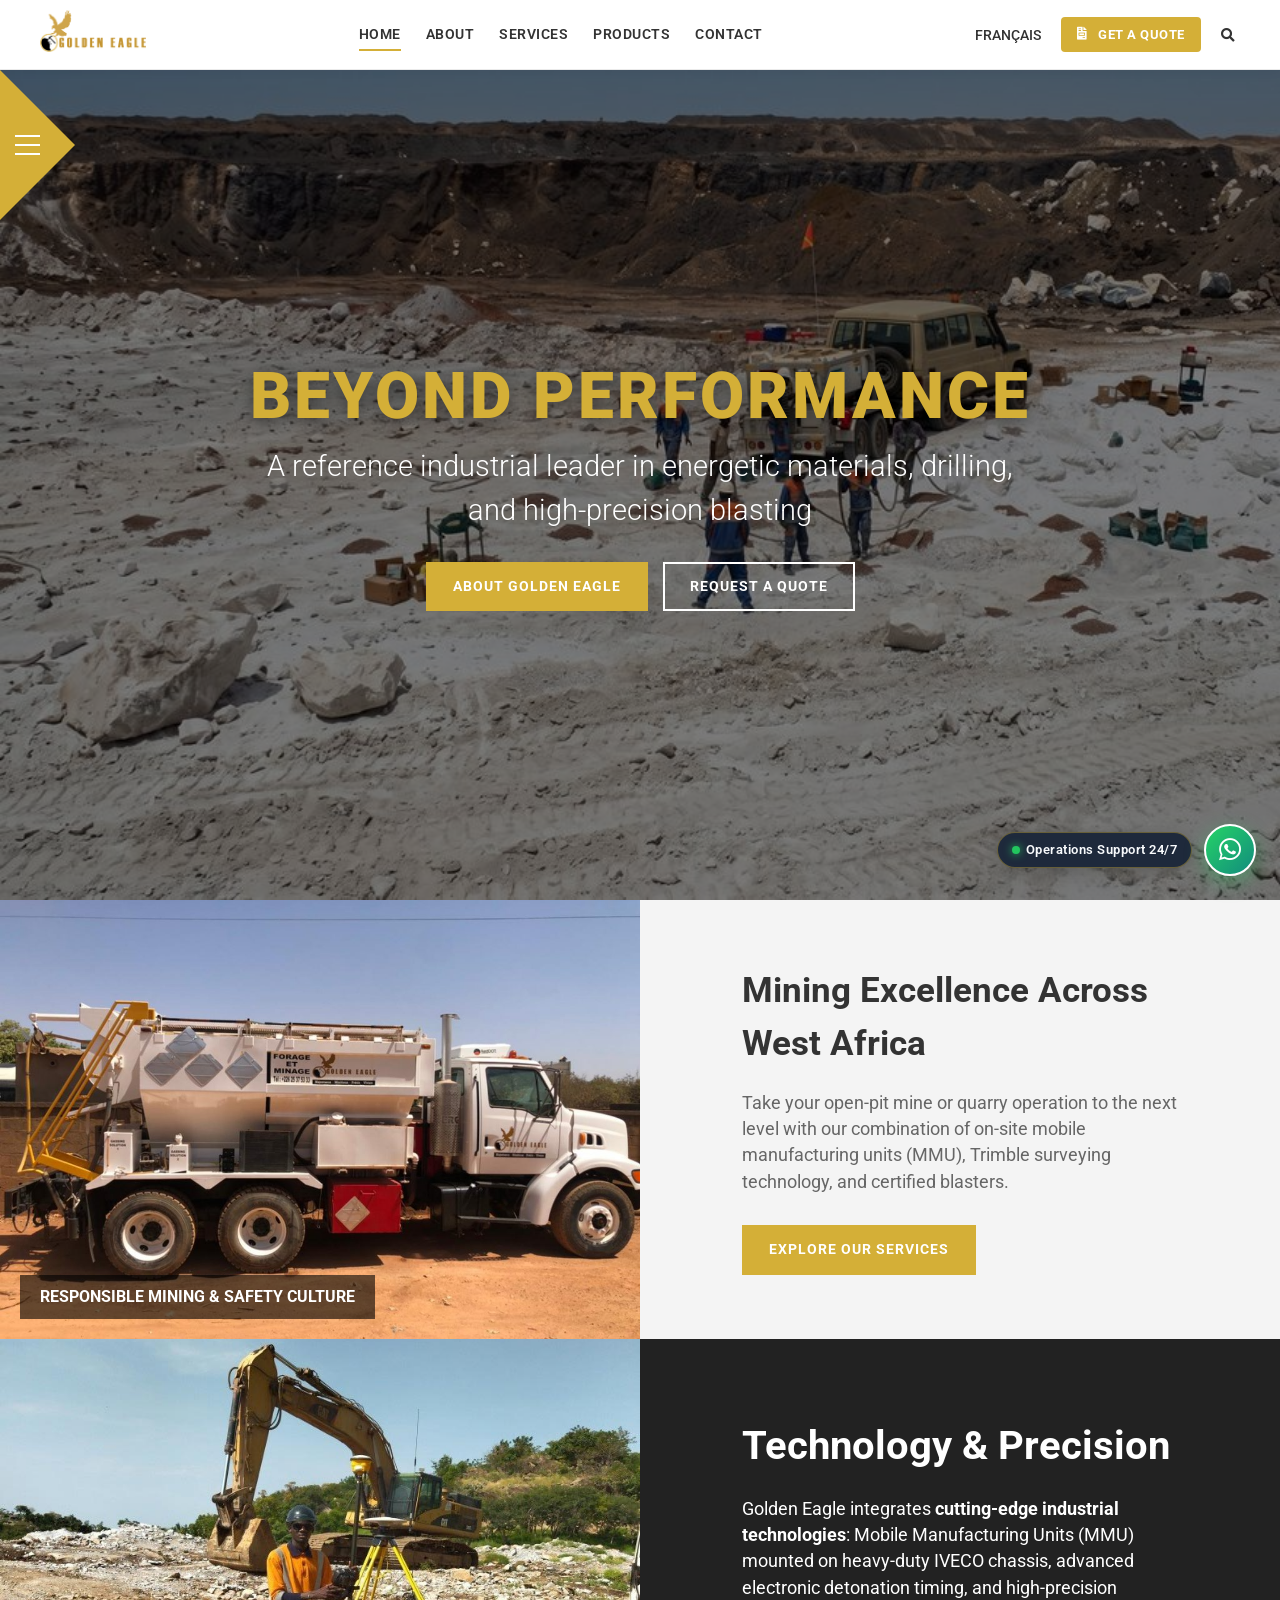
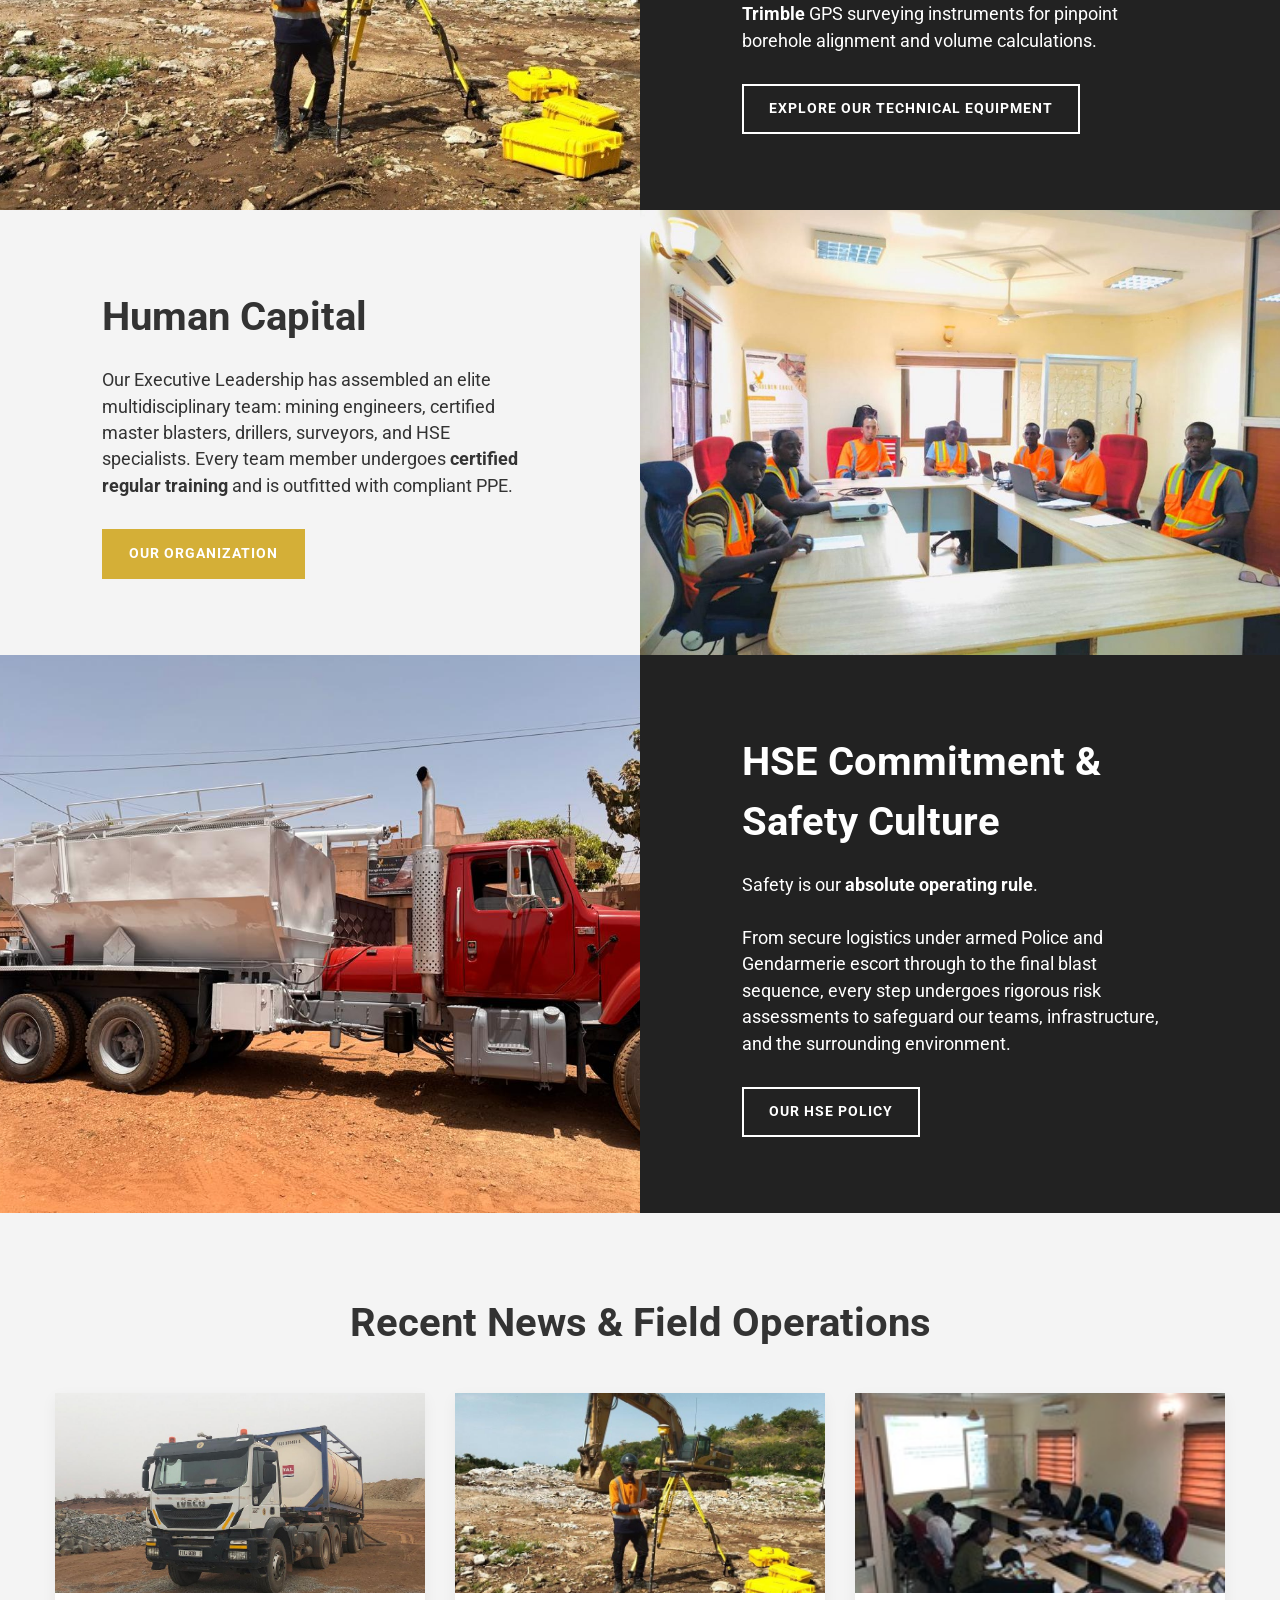
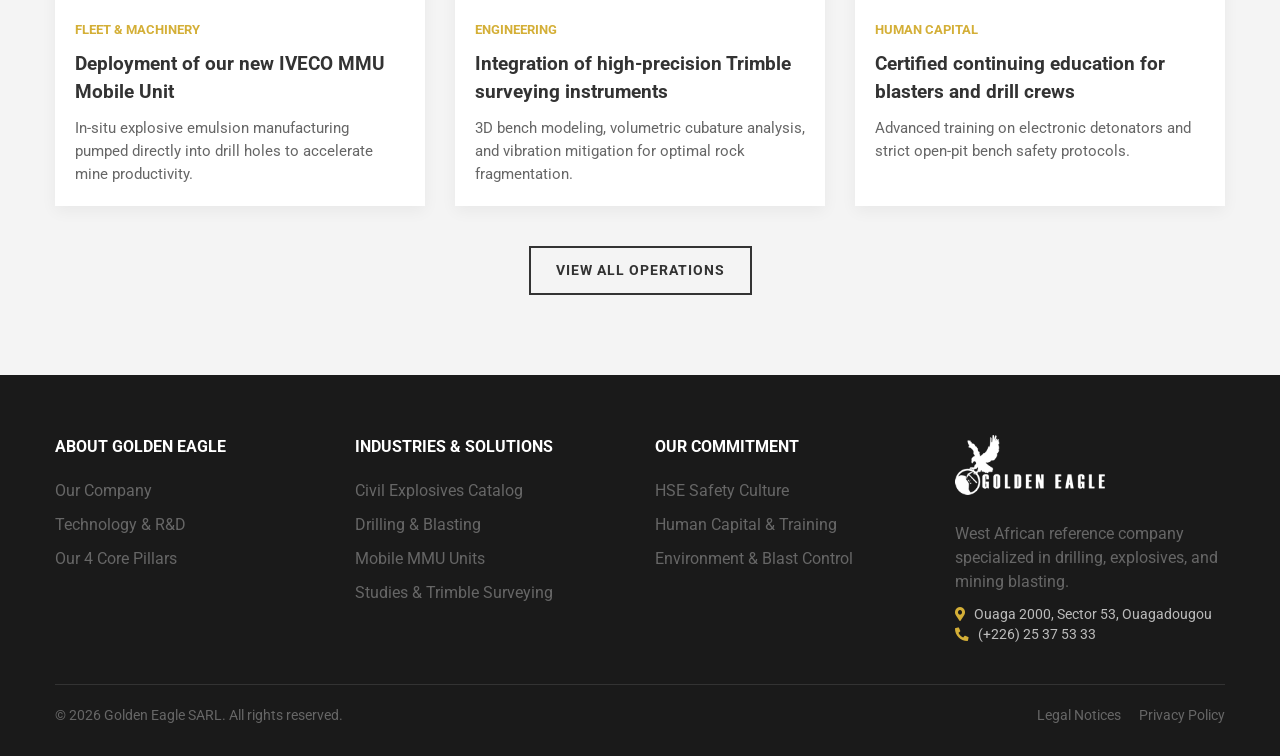
==== commit 50370539: "fix: complete audit remediation - anchors, WhatsApp integration, asset optimization and admin panel " ====
--- a/en/index.html
+++ b/en/index.html
@@ -2,354 +2,299 @@
 <html lang="en">
 <head>
     <meta charset="UTF-8">
-    <meta name="viewport" content="width=device-width, initial-scale=1.0">
-    <title>Golden Eagle | Beyond Performance — Civil Explosives & Mining Solutions</title>
-    <!-- Google Fonts: Roboto Slab (MAXAM's signature slab-serif) + Inter -->
-    <link rel="preconnect" href="https://fonts.googleapis.com">
-    <link rel="preconnect" href="https://fonts.gstatic.com" crossorigin>
-    <link href="https://fonts.googleapis.com/css2?family=Roboto+Slab:wght@300;400;500;600;700;800&family=Inter:wght@300;400;500;600;700&display=swap" rel="stylesheet">
-    <!-- FontAwesome Icons -->
-    <link rel="stylesheet" href="https://cdnjs.cloudflare.com/ajax/libs/font-awesome/6.4.0/css/all.min.css">
-    <!-- Custom CSS with cache-busting -->
-    <link rel="stylesheet" href="../styles.css?v=maxam_pure_v13">
-    <!-- Favicon -->
+    <meta name="viewport" content="width=device-width, initial-scale=1, shrink-to-fit=no">
+    <title>Golden Eagle | Drilling, Mining Blasting & Civil Explosives - West Africa</title>
+    <meta name="description" content="Golden Eagle SARL is a leading West African company specialized in drilling, civil explosives supply, mobile manufacturing units (MMU), and high-precision mining blasting.">
+    <meta property="og:title" content="Golden Eagle SARL | Drilling & Mining Blasting Solutions">
+    <meta property="og:description" content="Operational excellence, certified blasters, and safety culture across West Africa.">
+    <meta property="og:image" content="../assets/web_829_logo_logo.png">
+    
+    <!-- Font Awesome -->
+    <link rel="stylesheet" href="https://cdnjs.cloudflare.com/ajax/libs/font-awesome/5.15.3/css/all.min.css">
+    
+    <!-- MAXAM Style Replica CSS -->
+    <link rel="stylesheet" href="../styles.css">
     <link rel="icon" type="image/png" href="../assets/golden-eagle-logo.png">
+    <link href="https://unpkg.com/aos@2.3.1/dist/aos.css" rel="stylesheet">
 </head>
 <body>
 
-    <!-- 1. MAXAM Signature Corner Gold Triangle Menu Trigger -->
-    <div class="maxam-corner-notch" id="maxam-corner-notch" title="Main menu">
-        <div class="maxam-corner-notch-icon">
-            <span></span>
-            <span></span>
-            <span></span>
+    <!-- MAXAM Left Nav Switch (Triangle) -->
+    <div class="nav-sidebar">
+        <div class="nav-switch" id="nav-switch" title="Navigation Menu">
+            <div class="nav-switch-inner">
+                <span class="nav-switch-line"></span>
+                <span class="nav-switch-line"></span>
+                <span class="nav-switch-line"></span>
+            </div>
         </div>
     </div>
 
-    <!-- 2. MAXAM Fullscreen Overlay Navigation Menu (English) -->
-    <div class="maxam-menu-overlay" id="maxam-menu-overlay">
-        <div class="maxam-overlay-header">
-            <div class="maxam-overlay-logo">
-                <img src="../assets/web_829_logo_logo.png" alt="Golden Eagle" style="height: 48px; width: auto;">
-            </div>
-            <div class="maxam-overlay-top-links">
-                <a href="../index.html">FRANÇAIS</a>
-                <span>|</span>
-                <a href="index.html" class="active">ENGLISH</a>
-                <a href="contact.html"><i class="fas fa-globe"></i> CONTACT</a>
-                <button class="maxam-overlay-close-btn" id="maxamMenuCloseBtn">&times; CLOSE</button>
-            </div>
-        </div>
-        <div class="maxam-overlay-content">
-            <div class="maxam-menu-section-grid">
-                <div class="maxam-menu-col">
-                    <div class="maxam-menu-col-title">ABOUT GOLDEN EAGLE</div>
-                    <ul class="maxam-menu-links-list">
-                        <li><a href="about.html">Our Company</a></li>
-                        <li><a href="about.html#presence">Global Presence</a></li>
-                        <li><a href="services.html">Technology & R&D</a></li>
-                        <li><a href="about.html#brand">Our Brand</a></li>
-                    </ul>
-                </div>
-                <div class="maxam-menu-col">
-                    <div class="maxam-menu-col-title">INDUSTRIES & SOLUTIONS</div>
-                    <ul class="maxam-menu-links-list">
-                        <li><a href="products.html">Civil Explosives</a></li>
-                        <li><a href="services.html">Drilling & Blasting</a></li>
-                        <li><a href="products.html">Mobile Units (MMU)</a></li>
-                        <li><a href="services.html">Topography & 3D Drones</a></li>
-                    </ul>
-                </div>
-                <div class="maxam-menu-col">
-                    <div class="maxam-menu-col-title">OUR COMMITMENT</div>
-                    <ul class="maxam-menu-links-list">
-                        <li><a href="about.html#safety">Safety Culture</a></li>
-                        <li><a href="about.html#people">Passion for People</a></li>
-                        <li><a href="about.html#ethics">Ethical Behavior</a></li>
-                        <li><a href="about.html#environment">Environmental Protection</a></li>
-                    </ul>
-                </div>
-                <div class="maxam-menu-col">
-                    <div class="maxam-menu-col-title">PRODUCTS & QUOTES</div>
-                    <ul class="maxam-menu-links-list">
-                        <li><a href="products.html">Explosives Catalog</a></li>
-                        <li><a href="products.html">Boosters & Detonators</a></li>
-                        <li><a href="products.html">Request a Quote</a></li>
-                        <li><a href="contact.html">Blaster Technical Support</a></li>
-                    </ul>
-                </div>
-            </div>
-        </div>
-    </div>
-
-    <!-- 3. Top Header Bar (Exact MAXAM Corporate Navigation) -->
-    <header class="maxam-header-bar home-header" id="maxamHeaderBar">
-        <div class="maxam-header-inner">
-            <a href="index.html" class="maxam-header-brand-logo" title="Golden Eagle — Home">
-                <img src="../assets/web_829_logo_logo.png" alt="Golden Eagle" style="height: 38px; width: auto;">
-            </a>
-            <div class="maxam-header-right-utils">
-                <a href="../index.html">FRANÇAIS</a>
-                <span style="color: #cbd5e1;">|</span>
-                <a href="index.html" class="active">ENGLISH</a>
-                <a href="contact.html"><i class="fas fa-globe"></i> CONTACT</a>
-                <a href="products.html" class="maxam-search-btn" title="View product catalog"><i class="fas fa-search"></i></a>
-            </div>
+    <!-- The actual menu (hidden by default) -->
+    <nav class="nav-menu" id="nav-menu">
+        <div class="nav-menu-top">
+            <a href="index.html" class="logo-white"><img src="../assets/web_829_logo_logo.png" alt="Golden Eagle"></a>
+            <ul class="top-search-white">
+                <li><a href="../index.html">FRANÇAIS</a></li>
+                <li><a href="contact.html"><i class="fas fa-globe"></i> CONTACT</a></li>
+                <li><a href="products.html"><i class="fas fa-search"></i> PRODUCTS</a></li>
+            </ul>
+        </div>
+        <div class="nav-menu-links">
+            <div class="nav-box">
+                <h4>ABOUT GOLDEN EAGLE</h4>
+                <ul>
+                    <li><a href="about.html">Our Company</a></li>
+                    <li><a href="about.html#values">Our 4 Core Pillars</a></li>
+                    <li><a href="about.html#team">Organization & Fleet</a></li>
+                </ul>
+            </div>
+            <div class="nav-box">
+                <h4>INDUSTRIES & SOLUTIONS</h4>
+                <ul>
+                    <li><a href="products.html">Civil Explosives Catalog</a></li>
+                    <li><a href="services.html">Drilling & Blasting</a></li>
+                    <li><a href="services.html#mmu">Mobile MMU Units</a></li>
+                    <li><a href="services.html#topographie">Trimble Surveying & Volumetrics</a></li>
+                    <li><a href="services.html#consultation">Engineering & HSE Consulting</a></li>
+                </ul>
+            </div>
+            <div class="nav-box">
+                <h4>OUR COMMITMENT</h4>
+                <ul>
+                    <li><a href="about.html#safety">HSE Safety Culture</a></li>
+                    <li><a href="about.html#people">Human Capital & Training</a></li>
+                    <li><a href="about.html#ethics">Ethical Standards</a></li>
+                    <li><a href="about.html#environment">Environmental Protection</a></li>
+                </ul>
+            </div>
+            <div class="nav-box">
+                <h4>QUOTATIONS & SERVICES</h4>
+                <ul>
+                    <li><a href="products.html">Explosives Catalog</a></li>
+                    <li><a href="products.html#boosters">Boosters & Detonators</a></li>
+                    <li><a href="contact.html?type=devis">Request a Quote</a></li>
+                    <li><a href="contact.html">24/7 Blaster Support</a></li>
+                    <li><a href="mailto:info@goldeneaglebf.com"><i class="fas fa-envelope"></i> Email Support</a></li>
+                </ul>
+            </div>
+        </div>
+    </nav>
+
+    <!-- Header -->
+    <header class="header bg-white shadow-sm">
+        <div class="top-page">
+            <a href="index.html" class="logo-color"><img src="../assets/web_829_logo_logo.png" alt="Golden Eagle"></a>
+            
+            <!-- Primary Navigation Bar (Desktop) -->
+            <nav class="header-nav">
+                <a href="index.html" class="active">Home</a>
+                <a href="about.html">About</a>
+                <a href="services.html">Services</a>
+                <a href="products.html">Products</a>
+                <a href="contact.html">Contact</a>
+            </nav>
+
+            <ul class="top-search-color">
+                <li><a href="../index.html" class="nav-lang-link">FRANÇAIS</a></li>
+                <li><a href="contact.html?type=devis" class="btn-header-quote"><i class="fas fa-file-invoice"></i> GET A QUOTE</a></li>
+                <li><a href="products.html" class="nav-lang-link" title="Search products"><i class="fas fa-search"></i></a></li>
+            </ul>
         </div>
     </header>
 
-    <!-- 4. MAXAM Signature Quarry Hero (Centered Big Logo + Slogan + Subtitle + Button) -->
-    <section class="maxam-hero-stone">
-        <div class="maxam-quarry-bg"></div>
-        <div class="maxam-hero-stone-overlay"></div>
-        <div class="maxam-hero-stone-content">
-            <div class="maxam-hero-big-logo">
-                <img src="../assets/web_829_logo_logo.png" alt="Golden Eagle">
-            </div>
-            <h1 class="maxam-hero-slogan">
-                BEYOND <span class="maxam-red-text">PERFORMANCE</span>
-            </h1>
-            <p class="maxam-hero-subtitle">
-                A leading corporate specialist in energetic materials, mobile manufacturing units (MMU), and civil blasting engineering across West Africa.
-            </p>
-            <div>
-                <a href="about.html" class="btn-maxam-red">
-                    ABOUT GOLDEN EAGLE
-                </a>
-            </div>
-        </div>
-    </section>
-
-    <!-- 5. MAXAM Showcase Story Module (Sliced Dynamic Showcase) -->
-    <section class="maxam-slider-section">
-        <div class="maxam-slider-row">
-            <div class="maxam-slider-media">
-                <img id="maxamSliderImg" src="../assets/Camion-de-dynamitage-1024x768.jpeg" alt="Golden Eagle Operational Solutions">
-            </div>
-            <div class="maxam-slider-content">
-                <span class="maxam-slider-category" id="maxamSliderCategory">OPERATIONAL SOLUTIONS</span>
-                <h2 class="maxam-slider-title" id="maxamSliderTitle">The Future of Drilling & Blasting in West Africa</h2>
-                <p class="maxam-slider-desc" id="maxamSliderDesc">
-                    Optimize your rock breaking operations with cutting-edge commercial explosives, MMU mobile manufacturing units, and proven fragmentation engineering.
+    <main class="main">
+        <!-- Hero Section -->
+        <section class="head-top">
+            <div class="video-background">
+                <div class="panorama-360"></div>
+                <div class="hero-overlay"></div>
+            </div>
+            <div class="head-top-content">
+                <h1 class="hero-tagline">BEYOND PERFORMANCE</h1>
+                <h2>A reference industrial leader in energetic materials, drilling, and high-precision blasting</h2>
+                <div class="hero-cta-group">
+                    <a class="btn btn-gold" href="about.html">ABOUT GOLDEN EAGLE</a>
+                    <a class="btn btn-outline-white" href="contact.html?type=devis">REQUEST A QUOTE</a>
+                </div>
+            </div>
+        </section>
+
+        <!-- Slider Section -->
+        <div class="mod-slider">
+            <div class="slide-content">
+                <div class="slide-video">
+                    <img src="../assets/Camion-de-dynamitage-1024x768.jpeg" alt="Sustainable mining and MMU units">
+                </div>
+                <div class="slide-texto">
+                    <div class="slide-texto-inner">
+                        <h2>Mining Excellence Across West Africa</h2>
+                        <p>Take your open-pit mine or quarry operation to the next level with our combination of on-site mobile manufacturing units (MMU), Trimble surveying technology, and certified blasters.</p>
+                        <a class="btn btn-gold" href="services.html">EXPLORE OUR SERVICES</a>
+                    </div>
+                </div>
+                <div class="slide-indicators">
+                    <h2>Responsible Mining & Safety Culture</h2>
+                </div>
+            </div>
+        </div>
+
+        
+
+        <!-- Technology -->
+        <div class="destacados-img-text bg-gray-70" data-aos="fade-right">
+            <div class="destacados-img" data-aos="fade-right">
+                <img src="../assets/topographe-golden.jpg" alt="Technology and precision surveying">
+            </div>
+            <div class="destacados-content bg-dark" data-aos="fade-left">
+                <h2 class="white">Technology & Precision</h2>
+                <p class="white">
+                    Golden Eagle integrates <strong>cutting-edge industrial technologies</strong>: Mobile Manufacturing Units (MMU) mounted on heavy-duty IVECO chassis, advanced electronic detonation timing, and high-precision <strong>Trimble</strong> GPS surveying instruments for pinpoint borehole alignment and volume calculations.
                 </p>
-                <div class="maxam-slider-indicators">
-                    <span class="maxam-slider-dot active" data-slide="0"></span>
-                    <span class="maxam-slider-dot" data-slide="1"></span>
-                    <span class="maxam-slider-dot" data-slide="2"></span>
-                </div>
-                <div>
-                    <a id="maxamSliderBtn" href="services.html" class="btn-maxam-red">DISCOVER OUR SERVICES</a>
-                </div>
-            </div>
-        </div>
-    </section>
-
-    <!-- 6. MAXAM Regional Presence & Figures ("Global presence") -->
-    <section class="maxam-presence-section" id="presence">
+                <a href="services.html" class="btn btn-outline-white">Explore Our Technical Equipment</a>
+            </div>
+        </div>
+
+        <!-- People -->
+        <div class="destacados-img-text" data-aos="fade-right">
+            <div class="destacados-img order-2" data-aos="fade-right">
+                <img src="../assets/equipe-golden-eagle-1024x768.jpeg" alt="Golden Eagle Team">
+            </div>
+            <div class="destacados-content bg-light order-1" data-aos="fade-left">
+                <h2 class="gray">Human Capital</h2>
+                <p class="gray">
+                    Our Executive Leadership has assembled an elite multidisciplinary team: mining engineers, certified master blasters, drillers, surveyors, and HSE specialists. Every team member undergoes <strong>certified regular training</strong> and is outfitted with compliant PPE.
+                </p>
+                <a href="about.html" class="btn btn-gold">Our Organization</a>
+            </div>
+        </div>
+
+        <!-- Safety -->
+        <div class="destacados-img-text bg-gray-70" data-aos="fade-right">
+            <div class="destacados-img" data-aos="fade-right">
+                <img src="../assets/IMG-20260909-WA0017.jpg" alt="Safety and HSE Compliance">
+            </div>
+            <div class="destacados-content bg-dark" data-aos="fade-left">
+                <h2 class="white">HSE Commitment & Safety Culture</h2>
+                <p class="white">
+                    Safety is our <strong>absolute operating rule</strong>.<br><br>
+                    From secure logistics under armed Police and Gendarmerie escort through to the final blast sequence, every step undergoes rigorous risk assessments to safeguard our teams, infrastructure, and the surrounding environment.
+                </p>
+                <a href="about.html#safety" class="btn btn-outline-white">Our HSE Policy</a>
+            </div>
+        </div>
+
+        <!-- News & Insights -->
+        <section class="related-items">
+            <div class="container">
+                <h2>Recent News & Field Operations</h2>
+                <ul class="lista-contenido" id="dynamic-news-list">
+                    <li>
+                        <a href="services.html#mmu">
+                            <img src="../assets/citerne.jpg" alt="Mobile MMU Unit">
+                            <div class="text-cont">
+                                <h3>Fleet & Machinery</h3>
+                                <h4>Deployment of our new IVECO MMU Mobile Unit</h4>
+                                <p>In-situ explosive emulsion manufacturing pumped directly into drill holes to accelerate mine productivity.</p>
+                            </div>
+                        </a>
+                    </li>
+                    <li>
+                        <a href="services.html#topographie">
+                            <img src="../assets/topographe-golden.jpg" alt="Trimble Surveying">
+                            <div class="text-cont">
+                                <h3>Engineering</h3>
+                                <h4>Integration of high-precision Trimble surveying instruments</h4>
+                                <p>3D bench modeling, volumetric cubature analysis, and vibration mitigation for optimal rock fragmentation.</p>
+                            </div>
+                        </a>
+                    </li>
+                    <li>
+                        <a href="services.html#formation">
+                            <img src="../assets/formation.jpg" alt="Blaster Training">
+                            <div class="text-cont">
+                                <h3>Human Capital</h3>
+                                <h4>Certified continuing education for blasters and drill crews</h4>
+                                <p>Advanced training on electronic detonators and strict open-pit bench safety protocols.</p>
+                            </div>
+                        </a>
+                    </li>
+                </ul>
+                <div class="text-center section-cta-wrap">
+                    <a href="services.html" class="btn btn-outline-dark">VIEW ALL OPERATIONS</a>
+                </div>
+            </div>
+        </section>
+
+    </main>
+
+    <footer class="footer">
         <div class="container">
-            <span class="maxam-venue-label">REGIONAL SITES & INDUSTRIAL IMPACT</span>
-            <h2 class="maxam-presence-title">Regional Presence & Key Figures</h2>
-            <div class="gold-line"></div>
-            
-            <div class="maxam-venue-tabs" style="margin-top: 2rem;">
-                <span class="maxam-venue-tab active">Headquarters</span>
-                <span class="maxam-venue-tab">Operational Bases</span>
-                <span class="maxam-venue-tab">Mobile Units (MMU)</span>
-                <span class="maxam-venue-tab">Technical Centers</span>
-            </div>
-
-            <div class="maxam-figures-grid">
-                <div class="maxam-figure-card">
-                    <div class="maxam-figure-num">+15</div>
-                    <div class="maxam-figure-label">Years of mining engineering expertise and field mastery</div>
-                </div>
-                <div class="maxam-figure-card">
-                    <div class="maxam-figure-num">100%</div>
-                    <div class="maxam-figure-label">Safe detonations compliant with international HSE standards</div>
-                </div>
-                <div class="maxam-figure-card">
-                    <div class="maxam-figure-num">3</div>
-                    <div class="maxam-figure-label">Regional operating bases in Burkina Faso & Côte d'Ivoire</div>
-                </div>
-                <div class="maxam-figure-card">
-                    <div class="maxam-figure-num">+500K</div>
-                    <div class="maxam-figure-label">Tons of high-precision fragmented rock delivered</div>
-                </div>
-            </div>
-
-            <div>
-                <a href="contact.html" class="btn-maxam-red" style="padding: 1rem 2.5rem;">
-                    OUR LOCATIONS IN AFRICA
-                </a>
-            </div>
-        </div>
-    </section>
-
-    <!-- 7. MAXAM Signature 50/50 Split Modules (Technology, People, Safety) -->
-    <section class="maxam-split-section">
-        <!-- Module 1: Technology -->
-        <div class="maxam-split-block dark-slate">
-            <div class="maxam-split-img">
-                <img src="../assets/IMG-20260909-WA0019.jpg" alt="Blasting Technology & Modelling">
-            </div>
-            <div class="maxam-split-content">
-                <span class="maxam-venue-label">INNOVATION & PERFORMANCE</span>
-                <h2>Technology & R&D</h2>
-                <p>
-                    Our energetic materials technological platform integrates the most advanced know-how in the sector. Through 3D blast modeling and customized digital tools, we develop tailored firing plans that maximize rock fragmentation and drastically reduce total operating costs.
-                </p>
-                <div>
-                    <a href="services.html" class="btn-maxam-outline-white">BEST-IN-CLASS PLATFORM</a>
-                </div>
-            </div>
-        </div>
-
-        <!-- Module 2: People (Reversed image on the right) -->
-        <div class="maxam-split-block light-gray reverse">
-            <div class="maxam-split-img">
-                <img src="../assets/equipe-golden-eagle-1024x768.jpeg" alt="Golden Eagle Technical Crew and Shotfirers">
-            </div>
-            <div class="maxam-split-content">
-                <span class="maxam-venue-label">HUMAN CAPITAL</span>
-                <h2>Our People & Passion</h2>
-                <p>
-                    General Management leads a dynamic, disciplined, and highly credentialed technical workforce. Our strength lies in knowledge sharing across all operational tiers, periodic certified trainings, and unwavering dedication to zero-defect execution on every project.
-                </p>
-                <div>
-                    <a href="about.html" class="btn-maxam-red">WHY OUR CREW</a>
-                </div>
-            </div>
-        </div>
-
-        <!-- Module 3: Safety -->
-        <div class="maxam-split-block dark-slate">
-            <div class="maxam-split-img">
-                <img src="../assets/IMG-20260909-WA0017.jpg" alt="Safety Culture and Environment">
-            </div>
-            <div class="maxam-split-content">
-                <span class="maxam-venue-label">UNCOMPROMISING HSE COMMITMENT</span>
-                <h2>Safety: A Way of Life</h2>
-                <p>
-                    Everything we do relies upon the safety and wellbeing of our workforce, clients, and surrounding communities. Golden Eagle strictly enforces a Zero Incident policy and adheres uncompromisingly to international environmental regulations.
-                </p>
-                <div>
-                    <a href="about.html#safety" class="btn-maxam-outline-white">OUR HSE CHARTER</a>
-                </div>
-            </div>
-        </div>
-    </section>
-
-    <!-- 8. News & Insights / Field Operational Gallery -->
-    <section class="gallery-section">
-        <div class="container">
-            <div style="text-align: center; margin-bottom: 3.5rem;">
-                <p class="maxam-venue-label">ON-BENCH COMMITMENT</p>
-                <h2 style="font-family: var(--font-slab); font-size: 2.4rem; color: #111827;">Field Operations & Case Studies</h2>
-                <div class="gold-line"></div>
-                <p style="color: #4b5563; font-size: 1.05rem; max-width: 700px; margin: 1rem auto 0;">
-                    Explore our recent field milestones and on-bench interventions: certified shotfirers, heavy intervention fleet, and real-time mining engineering.
-                </p>
-            </div>
-            
-            <div class="event-gallery-grid">
-                <div class="gallery-item item-large">
-                    <img src="../assets/IMG-20260909-WA0017.jpg" alt="Continuous HSE & Blasting Training" class="gallery-img">
-                    <div class="gallery-overlay">
-                        <h3 class="event-title">Continuous Training</h3>
-                        <p class="event-desc">Ongoing capacity building and international HSE credential certification for our on-site crews.</p>
-                    </div>
-                </div>
-                <div class="gallery-item">
-                    <img src="../assets/IMG-20260909-WA0019.jpg" alt="Bench Blasting Operation" class="gallery-img">
-                    <div class="gallery-overlay">
-                        <h3 class="event-title">Blasting Operation</h3>
-                        <p class="event-desc">Methodical blast hole priming, charging, and safe detonation on the quarry bench.</p>
-                    </div>
-                </div>
-                <div class="gallery-item item-tall">
-                    <img src="../assets/WhatsApp Image 2026-09-09 at 13.03.41.jpeg" alt="Field Logistics Fleet" class="gallery-img">
-                    <div class="gallery-overlay">
-                        <h3 class="event-title">Fleet & Logistics</h3>
-                        <p class="event-desc">Rapid deployment of our heavy intervention vehicles and secure supply convoys.</p>
-                    </div>
-                </div>
-                <div class="gallery-item">
-                    <img src="../assets/formation.jpg" alt="Practical Safety Workshop" class="gallery-img">
-                    <div class="gallery-overlay">
-                        <h3 class="event-title">Technical Workshop</h3>
-                        <p class="event-desc">Hands-on explosives handling sessions compliant with international safety benchmarks.</p>
-                    </div>
-                </div>
-                <div class="gallery-item item-wide">
-                    <img src="../assets/citerne.jpg" alt="Bulk Explosives Delivery" class="gallery-img">
-                    <div class="gallery-overlay">
-                        <h3 class="event-title">Explosives Supply</h3>
-                        <p class="event-desc">Specialized escorted transportation and continuous replenishment of mine depots.</p>
-                    </div>
-                </div>
-            </div>
-
-            <div style="text-align: center; margin-top: 3.5rem;">
-                <a href="services.html" class="btn-maxam-red" style="padding: 1rem 3rem;">
-                    VIEW ALL OUR SOLUTIONS
-                </a>
-            </div>
-        </div>
-    </section>
-
-    <!-- 9. MAXAM Corporate Footer -->
-    <footer class="maxam-footer">
-        <div class="container">
-            <div class="maxam-footer-grid">
-                <div class="maxam-footer-brand">
-                    <img src="../assets/web_829_logo_logo.png" alt="Golden Eagle Logo" style="height: 48px; width: auto;">
-                    <p style="font-size: 0.88rem; line-height: 1.6; margin-bottom: 1.5rem; color: #4b5563;">
-                        GOLDEN EAGLE SARL is a benchmark in West Africa for drilling, blasting, commercial explosives manufacturing & supply, and advanced mining services.
-                    </p>
-                    <div style="display: flex; gap: 14px;">
-                        <a href="https://web.facebook.com/melveen11" target="_blank" style="color: #111827; font-size: 1.15rem; transition: color 0.2s;" onmouseover="this.style.color='var(--gold-primary)'" onmouseout="this.style.color='#111827'"><i class="fab fa-facebook-f"></i></a>
-                        <a href="https://www.linkedin.com/company/godeneagle" target="_blank" style="color: #111827; font-size: 1.15rem; transition: color 0.2s;" onmouseover="this.style.color='var(--gold-primary)'" onmouseout="this.style.color='#111827'"><i class="fab fa-linkedin-in"></i></a>
-                        <a href="https://youtube.com/@goldeneaglesarl8811?si=srrhVOIYyCaGlpf0" target="_blank" style="color: #111827; font-size: 1.15rem; transition: color 0.2s;" onmouseover="this.style.color='var(--gold-primary)'" onmouseout="this.style.color='#111827'"><i class="fab fa-youtube"></i></a>
-                    </div>
-                </div>
-                <div class="maxam-footer-col">
+            <div class="footer-grid">
+                <div>
                     <h4>ABOUT GOLDEN EAGLE</h4>
                     <ul>
                         <li><a href="about.html">Our Company</a></li>
-                        <li><a href="about.html#presence">Global Presence</a></li>
                         <li><a href="services.html">Technology & R&D</a></li>
-                        <li><a href="about.html#brand">Our Brand</a></li>
+                        <li><a href="about.html#values">Our 4 Core Pillars</a></li>
                     </ul>
                 </div>
-                <div class="maxam-footer-col">
-                    <h4>MINING SOLUTIONS</h4>
+                <div>
+                    <h4>INDUSTRIES & SOLUTIONS</h4>
                     <ul>
-                        <li><a href="products.html">Civil Explosives</a></li>
+                        <li><a href="products.html">Civil Explosives Catalog</a></li>
                         <li><a href="services.html">Drilling & Blasting</a></li>
-                        <li><a href="products.html">Mobile Units (MMU)</a></li>
-                        <li><a href="services.html">3D Topography</a></li>
+                        <li><a href="services.html#mmu">Mobile MMU Units</a></li>
+                        <li><a href="services.html#topographie">Studies & Trimble Surveying</a></li>
                     </ul>
                 </div>
-                <div class="maxam-footer-col">
-                    <h4>CONTACT</h4>
+                <div>
+                    <h4>OUR COMMITMENT</h4>
                     <ul>
-                        <li><i class="fas fa-map-marker-alt" style="color: var(--gold-dark); margin-right: 8px;"></i> Ouaga 2000, Sector 53</li>
-                        <li><i class="fab fa-whatsapp" style="color: #25D366; margin-right: 8px;"></i> (+226) 78 83 90 90</li>
-                        <li><i class="fas fa-envelope" style="color: var(--gold-dark); margin-right: 8px;"></i> info@goldeneaglebf.com</li>
+                        <li><a href="about.html#safety">HSE Safety Culture</a></li>
+                        <li><a href="about.html#people">Human Capital & Training</a></li>
+                        <li><a href="about.html#environment">Environment & Blast Control</a></li>
                     </ul>
                 </div>
-            </div>
-            <div class="maxam-footer-bottom">
-                <p>&copy; 2026 Golden Eagle SARL. All rights reserved.</p>
-                <div>
-                    <span style="color: #94a3b8; margin-right: 1.5rem;">HSE Standard: Zero Incident</span>
-                    <a href="contact.html" style="color: var(--gold-dark);">Contact Technical Support</a>
+                <div>
+                    <img src="../assets/web_829_logo_logo.png" alt="Golden Eagle" class="footer-logo-img">
+                    <p>West African reference company specialized in drilling, explosives, and mining blasting.</p>
+                    <p class="footer-contact-info">
+                        <i class="fas fa-map-marker-alt footer-icon"></i> Ouaga 2000, Sector 53, Ouagadougou<br>
+                        <i class="fas fa-phone-alt footer-icon"></i> (+226) 25 37 53 33
+                    </p>
+                </div>
+            </div>
+            <div class="footer-bottom">
+                <div>&copy; 2026 Golden Eagle SARL. All rights reserved.</div>
+                <div>
+                    <a href="legal.html#mentions" class="footer-link">Legal Notices</a>
+                    <a href="legal.html#confidentialite" class="footer-link">Privacy Policy</a>
                 </div>
             </div>
         </div>
     </footer>
 
-    <!-- Scripts -->
-    <script src="../script.js?v=fullwhite_perfect_v10"></script>
+    <script src="../script.js"></script>
+
+    <!-- AOS Animation Library -->
+    <script src="https://unpkg.com/aos@2.3.1/dist/aos.js"></script>
+    <script>
+        document.addEventListener('DOMContentLoaded', function() {
+            if(typeof AOS !== 'undefined') {
+                AOS.init({
+                    duration: 800,
+                    easing: 'ease-out-cubic',
+                    once: true,
+                    offset: 50
+                });
+            }
+        });
+    </script>
+    <!-- Floating WhatsApp Support Button -->
+    <a href="https://wa.me/22625375333?text=Hello%20Golden%20Eagle%2C%20I%20would%20like%20information%20about%20your%20drilling%20and%20blasting%20services." target="_blank" rel="noopener noreferrer" class="floating-whatsapp-wrap" title="WhatsApp Business Operations Support">
+        <span class="floating-whatsapp-badge"><span class="status-dot"></span> Operations Support 24/7</span>
+        <div class="floating-whatsapp-btn"><i class="fab fa-whatsapp"></i></div>
+    </a>
 </body>
 </html>
--- a/styles.css
+++ b/styles.css
@@ -268,13 +268,77 @@
 }
 
 .logo-color img {
-    height: 40px;
+    height: 42px;
     object-fit: contain;
 }
 
+/* Primary Visible Navigation Bar */
+.header-nav {
+    display: flex;
+    align-items: center;
+    gap: 25px;
+}
+
+.header-nav a {
+    color: var(--gray-dark);
+    font-size: 0.9rem;
+    font-weight: 600;
+    text-transform: uppercase;
+    letter-spacing: 0.5px;
+    position: relative;
+    padding: 6px 0;
+}
+
+.header-nav a::after {
+    content: '';
+    position: absolute;
+    bottom: 0;
+    left: 0;
+    width: 0;
+    height: 2px;
+    background-color: var(--gold);
+    transition: width 0.3s ease;
+}
+
+.header-nav a:hover::after,
+.header-nav a.active::after {
+    width: 100%;
+}
+
+.header-nav a:hover {
+    color: var(--gold-dark);
+}
+
+.btn-header-quote {
+    background-color: var(--gold) !important;
+    color: var(--white) !important;
+    padding: 8px 16px !important;
+    border-radius: 4px;
+    font-weight: 700 !important;
+    letter-spacing: 0.5px;
+    font-size: 0.8rem !important;
+    transition: all 0.3s ease;
+    display: inline-flex;
+    align-items: center;
+    gap: 6px;
+}
+
+.btn-header-quote:hover {
+    background-color: var(--gold-dark) !important;
+    color: var(--white) !important;
+    transform: translateY(-1px);
+    box-shadow: 0 4px 10px rgba(212, 175, 55, 0.3);
+}
+
+@media (max-width: 991px) {
+    .header-nav {
+        display: none; /* Hidden on mobile to let the side switch menu handle it */
+    }
+}
+
 .top-search-color {
     display: flex;
-    gap: 30px;
+    gap: 20px;
     align-items: center;
 }
 
@@ -865,6 +929,7 @@
         display: none;
         width: 100%;
         background: rgba(255,255,255,0.98);
+        -webkit-backdrop-filter: blur(10px);
         backdrop-filter: blur(10px);
         flex-direction: column;
         padding: 2rem;
@@ -1551,14 +1616,13 @@
     }
 }
 
-/* FORCE HEADER TO OVERLAY HERO ON MOBILE */
-.head-top {
-    position: absolute !important;
-    top: 0 !important;
-    left: 0 !important;
-    right: 0 !important;
-    z-index: 1000 !important;
-    background: transparent !important; /* Fix white background issue on mobile */
+/* FORCE HEADER TO OVERLAY HERO ON MOBILE ONLY */
+@media (max-width: 991px) {
+    .head-top {
+        position: relative !important;
+        padding-top: 80px !important;
+        background: transparent !important;
+    }
 }
 
 /* Ensure the gold overlay menu stays fixed to the viewport when opened */
@@ -1569,3 +1633,1464 @@
         height: 100vh !important;
     }
 }
+
+/* WhatsApp Floating & Form Buttons */
+.btn-whatsapp {
+    background-color: #25D366 !important;
+    color: #ffffff !important;
+    display: inline-flex;
+    align-items: center;
+    justify-content: center;
+    gap: 10px;
+    padding: 12px 25px;
+    font-weight: 700;
+    border-radius: 4px;
+    border: none;
+    transition: all 0.3s ease;
+}
+
+.btn-whatsapp:hover {
+    background-color: #128C7E !important;
+    transform: translateY(-2px);
+    box-shadow: 0 4px 15px rgba(37, 211, 102, 0.4);
+}
+
+.form-feedback {
+    display: none;
+    padding: 15px;
+    border-radius: 4px;
+    margin-top: 15px;
+    font-weight: 500;
+    text-align: center;
+}
+
+.form-feedback.success {
+    display: block;
+    background-color: #d1fae5;
+    color: #065f46;
+    border: 1px solid #a7f3d0;
+}
+
+.form-feedback.error {
+    display: block;
+    background-color: #fee2e2;
+    color: #991b1b;
+    border: 1px solid #fecaca;
+}
+
+/* ==========================================================================
+   Component Utilities & Clean Refactoring (No Inline Styles)
+   ========================================================================== */
+
+/* Hero Inner Media & Headers */
+.header-logo-img {
+    height: 42px;
+}
+
+.hero-inner-bg {
+    position: absolute;
+    top: 0;
+    left: 0;
+    width: 100%;
+    height: 100%;
+    object-fit: cover;
+    z-index: 1;
+}
+
+
+/* 4 Core Pillars (Values) */
+.values-container {
+    max-width: 1200px;
+    margin: 0 auto 60px;
+    padding: 0 20px;
+}
+.values-header {
+    text-align: center;
+    margin-bottom: 40px;
+}
+.values-subtitle {
+    color: var(--gold);
+    font-weight: 700;
+    text-transform: uppercase;
+}
+.values-title {
+    font-size: 2.2rem;
+    color: var(--gray-dark);
+    margin-top: 10px;
+}
+.values-grid {
+    display: grid;
+    grid-template-columns: repeat(auto-fit, minmax(250px, 1fr));
+    gap: 30px;
+}
+.values-card {
+    padding: 30px;
+    text-align: center;
+}
+.values-card i {
+    font-size: 2.5rem;
+    color: var(--gold);
+    margin-bottom: 15px;
+}
+.values-card h3 {
+    font-size: 1.3rem;
+    margin-bottom: 10px;
+}
+.values-quote {
+    color: var(--gray-text);
+    font-style: italic;
+}
+
+/* Contact Page Form & Layout */
+.contact-container {
+    max-width: 1200px;
+    margin: 60px auto 80px;
+    padding: 0 20px;
+}
+.contact-layout-grid {
+    display: grid;
+    grid-template-columns: repeat(auto-fit, minmax(320px, 1fr));
+    gap: 50px;
+}
+.contact-form-card {
+    background: #ffffff;
+    padding: 40px;
+    border-radius: 4px;
+    box-shadow: 0 10px 30px rgba(0, 0, 0, 0.05);
+    border-top: 4px solid var(--gold);
+}
+.contact-form-row {
+    display: grid;
+    grid-template-columns: 1fr 1fr;
+    gap: 15px;
+    margin-bottom: 15px;
+}
+.contact-field-group {
+    margin-bottom: 15px;
+}
+.contact-label {
+    display: block;
+    font-weight: 600;
+    margin-bottom: 6px;
+    font-size: 0.9rem;
+    color: var(--gray-dark);
+}
+.contact-input,
+.contact-select,
+.contact-textarea {
+    width: 100%;
+    padding: 10px 12px;
+    border: 1px solid #d1d5db;
+    border-radius: 4px;
+    background: #ffffff;
+    font-family: inherit;
+    font-size: 0.95rem;
+}
+.contact-info-list p {
+    margin-bottom: 12px;
+}
+.contact-info-list i {
+    color: var(--gold);
+    margin-right: 10px;
+}
+.contact-buttons-wrap {
+    display: flex;
+    gap: 12px;
+    flex-wrap: wrap;
+}
+.head-top-contact {
+    height: 50vh;
+}
+.hero-tagline-contact {
+    font-size: 3rem;
+}
+.contact-map-iframe {
+    border: 0;
+    min-height: 420px;
+    filter: grayscale(30%);
+}
+.contact-partner-tag {
+    color: var(--gold);
+    font-weight: 700;
+    text-transform: uppercase;
+    letter-spacing: 1px;
+}
+.contact-section-heading {
+    font-family: 'Roboto', sans-serif;
+    font-size: 2.2rem;
+    color: var(--gray-dark);
+    margin-top: 10px;
+    margin-bottom: 20px;
+}
+.contact-desc-text {
+    color: var(--gray-text);
+    line-height: 1.7;
+    margin-bottom: 25px;
+}
+.contact-schedule-box {
+    background: var(--gray-light);
+    padding: 25px;
+    border-left: 4px solid var(--gold);
+    border-radius: 4px;
+    margin-bottom: 30px;
+}
+.contact-schedule-title {
+    color: var(--black);
+    margin-bottom: 10px;
+}
+.contact-icon-gold {
+    color: var(--gold);
+    margin-right: 8px;
+}
+.contact-schedule-hours {
+    color: var(--gray-dark);
+    margin: 0;
+}
+.contact-schedule-note {
+    color: var(--gray-text);
+    font-size: 0.85rem;
+    margin-top: 5px;
+}
+.contact-facilities-box {
+    margin-bottom: 20px;
+}
+.contact-facilities-title {
+    color: var(--gray-dark);
+    margin-bottom: 5px;
+}
+.contact-facilities-list {
+    color: var(--gray-text);
+    margin-left: 28px;
+}
+.contact-form-title {
+    font-size: 1.5rem;
+    margin-bottom: 20px;
+    color: var(--gray-dark);
+}
+.contact-btn-action {
+    flex: 1;
+    min-width: 200px;
+}
+.btn-icon-mr {
+    margin-right: 6px;
+}
+.contact-privacy-disclaimer {
+    font-size: 0.8rem;
+    color: #888888;
+    margin-top: 15px;
+    text-align: center;
+}
+.lock-icon-mr {
+    margin-right: 5px;
+}
+
+/* Legal Page Content */
+.legal-container {
+    max-width: 1000px;
+    margin: 60px auto;
+    padding: 0 20px;
+}
+.legal-article {
+    margin-bottom: 40px;
+    border-left: 3px solid var(--gold);
+    padding-left: 20px;
+}
+.legal-article h2 {
+    color: var(--gray-dark);
+    margin-bottom: 15px;
+}
+.legal-article p {
+    color: var(--gray-text);
+    line-height: 1.7;
+    margin-bottom: 12px;
+}
+.legal-article ul {
+    list-style: disc;
+    padding-left: 25px;
+    color: var(--gray-text);
+    line-height: 1.7;
+}
+
+/* Services Detail Cards */
+.services-container {
+    max-width: 1200px;
+    margin: 60px auto;
+    padding: 0 20px;
+}
+.services-grid {
+    display: grid;
+    grid-template-columns: repeat(auto-fit, minmax(320px, 1fr));
+    gap: 30px;
+}
+.service-card-item {
+    background: #ffffff;
+    border: 1px solid #e5e7eb;
+    border-radius: 4px;
+    padding: 30px;
+    display: flex;
+    flex-direction: column;
+    justify-content: space-between;
+    transition: all 0.3s ease;
+}
+.service-card-item:hover {
+    border-color: var(--gold);
+    transform: translateY(-5px);
+    box-shadow: 0 12px 30px rgba(0, 0, 0, 0.08);
+}
+.service-card-header {
+    display: flex;
+    align-items: center;
+    gap: 15px;
+    margin-bottom: 15px;
+}
+.service-card-icon {
+    font-size: 2rem;
+    color: var(--gold);
+}
+.service-card-title {
+    font-size: 1.25rem;
+    font-weight: 700;
+    color: var(--gray-dark);
+    margin: 0;
+}
+.service-card-text {
+    color: var(--gray-text);
+    line-height: 1.6;
+    margin-bottom: 20px;
+}
+
+/* Products Detail Sections */
+.products-container {
+    max-width: 1200px;
+    margin: 60px auto;
+    padding: 0 20px;
+}
+.products-category-title {
+    font-size: 1.8rem;
+    color: var(--gray-dark);
+    margin-bottom: 25px;
+    border-bottom: 2px solid var(--gold);
+    padding-bottom: 10px;
+    display: flex;
+    align-items: center;
+    gap: 12px;
+}
+.products-grid {
+    display: grid;
+    grid-template-columns: repeat(auto-fit, minmax(300px, 1fr));
+    gap: 30px;
+    margin-bottom: 50px;
+}
+.product-card-item {
+    background: #ffffff;
+    border: 1px solid #e5e7eb;
+    border-radius: 4px;
+    overflow: hidden;
+    display: flex;
+    flex-direction: column;
+    transition: all 0.3s ease;
+}
+.product-card-item:hover {
+    border-color: var(--gold);
+    box-shadow: 0 10px 25px rgba(0,0,0,0.07);
+    transform: translateY(-4px);
+}
+.product-card-img-wrap {
+    height: 200px;
+    overflow: hidden;
+}
+.product-card-img {
+    width: 100%;
+    height: 100%;
+    object-fit: cover;
+}
+.product-card-body {
+    padding: 25px;
+    display: flex;
+    flex-direction: column;
+    flex-grow: 1;
+    justify-content: space-between;
+}
+.product-card-title {
+    font-size: 1.2rem;
+    font-weight: 700;
+    color: var(--gray-dark);
+    margin-bottom: 10px;
+}
+.product-card-desc {
+    color: var(--gray-text);
+    font-size: 0.95rem;
+    line-height: 1.6;
+    margin-bottom: 20px;
+}
+.product-card-footer {
+    display: flex;
+    gap: 10px;
+    flex-wrap: wrap;
+}
+
+/* Footer & Common Utility Classes */
+.footer-logo-img {
+    width: 150px;
+    filter: brightness(0) invert(1);
+    margin-bottom: 20px;
+}
+.footer-contact-info {
+    font-size: 0.85rem;
+    color: #bbb;
+    margin-top: 10px;
+}
+.footer-icon {
+    color: var(--gold);
+    margin-right: 6px;
+}
+.footer-link {
+    color: var(--gray-text);
+    margin-right: 15px;
+    transition: color 0.2s ease;
+}
+.footer-link:last-child {
+    margin-right: 0;
+}
+.footer-link:hover {
+    color: var(--gold);
+}
+.nav-lang-link,
+.nav-search-link {
+    color: var(--gray-dark);
+}
+
+/* Safety Section Classes */
+.safety-section {
+    padding: 80px 20px 40px;
+    max-width: 1200px;
+    margin: 0 auto;
+}
+.safety-card {
+    text-align: center;
+    padding: 40px;
+}
+.safety-card i {
+    font-size: 3rem;
+    color: var(--gold);
+    margin-bottom: 20px;
+}
+.safety-card h3 {
+    margin-bottom: 15px;
+}
+.safety-card p {
+    color: var(--gray-text);
+}
+
+.hero-cta-group {
+    margin-top: 25px;
+    display: flex;
+    gap: 15px;
+    justify-content: center;
+    flex-wrap: wrap;
+}
+
+.section-cta-wrap {
+    margin-top: 40px;
+}
+
+/* Legal Page Dedicated Styling */
+.legal-main {
+    padding-top: 100px;
+    padding-bottom: 80px;
+}
+.legal-content-wrap {
+    max-width: 900px;
+    margin: 0 auto;
+    line-height: 1.8;
+    color: var(--gray-dark);
+}
+.legal-header-center {
+    text-align: center;
+    margin-bottom: 50px;
+}
+.legal-tagline {
+    color: var(--gold);
+    font-weight: 700;
+    text-transform: uppercase;
+    letter-spacing: 2px;
+}
+.legal-title {
+    font-size: 2.5rem;
+    margin-top: 10px;
+    color: var(--black);
+}
+.legal-gold-divider {
+    width: 80px;
+    height: 3px;
+    background: var(--gold);
+    margin: 20px auto;
+}
+.legal-section {
+    margin-bottom: 60px;
+}
+.legal-section-h2 {
+    font-size: 1.8rem;
+    border-bottom: 2px solid #eee;
+    padding-bottom: 10px;
+    margin-bottom: 25px;
+    color: var(--black);
+}
+.legal-section-h3 {
+    font-size: 1.2rem;
+    margin-top: 20px;
+    color: var(--gold-dark);
+}
+.legal-list {
+    list-style: disc;
+    margin-left: 30px;
+    margin-bottom: 20px;
+}
+.legal-mail-link {
+    color: var(--gold-dark);
+    font-weight: 600;
+}
+.legal-nav-footer {
+    text-align: center;
+    margin-top: 40px;
+    padding-top: 30px;
+    border-top: 1px solid #eee;
+}
+.btn-icon-back {
+    margin-right: 8px;
+}
+.btn-legal-contact {
+    margin-left: 15px;
+}
+
+/* Product Page Dedicated Styling */
+.hero-tagline-xl {
+    font-size: 3.5rem;
+}
+.product-category-header {
+    margin-bottom: 30px;
+}
+.product-category-header-mt {
+    margin-top: 40px;
+    margin-bottom: 30px;
+}
+.product-category-title {
+    font-size: 1.8rem;
+    color: var(--black);
+    border-left: 4px solid var(--gold);
+    padding-left: 15px;
+}
+.premium-grid-mb {
+    margin-bottom: 60px;
+}
+.product-specs-list {
+    font-size: 0.85rem;
+    color: var(--gray-text);
+    margin: 10px 0 15px;
+    line-height: 1.6;
+}
+.product-actions-wrap {
+    display: flex;
+    gap: 10px;
+    flex-wrap: wrap;
+}
+.btn-sm {
+    padding: 8px 15px;
+    font-size: 0.8rem;
+}
+.cta-button-group {
+    display: flex;
+    gap: 15px;
+    justify-content: center;
+    flex-wrap: wrap;
+    margin-top: 25px;
+}
+
+/* Services Detailed Items Dedicated Styling */
+.hero-inner-bg-flip {
+    position: absolute;
+    top: 0;
+    left: 0;
+    width: 100%;
+    height: 100%;
+    object-fit: cover;
+    transform: scaleX(-1);
+    z-index: 1;
+}
+.services-detail-section {
+    max-width: 1200px;
+    margin: 0 auto 80px;
+    padding: 0 20px;
+}
+.services-detail-list {
+    display: flex;
+    flex-direction: column;
+    gap: 40px;
+}
+.destacados-rounded {
+    border-radius: 6px;
+    overflow: hidden;
+}
+.service-tag-gold {
+    color: var(--gold);
+    font-weight: 700;
+    text-transform: uppercase;
+}
+.service-tag-dark {
+    color: var(--gold-dark);
+    font-weight: 700;
+    text-transform: uppercase;
+}
+.service-detail-title {
+    font-size: 1.8rem;
+    margin: 10px 0 15px;
+}
+.btn-service-mt {
+    margin-top: 15px;
+}
+
+/* ==========================================================================
+   SHOWCASE INDUSTRIEL ÉPURÉ & SLIDER MANUEL (STANDARD MAXAM / ORICA)
+   ========================================================================== */
+
+.products-showcase-section {
+    background: #0f141a;
+    padding: 60px 0 80px;
+    border-top: 3px solid var(--gold);
+    border-bottom: 1px solid rgba(255, 255, 255, 0.08);
+}
+
+.showcase-header-wrap {
+    text-align: center;
+    max-width: 900px;
+    margin: 0 auto 40px;
+    padding: 0 20px;
+}
+
+.showcase-badge {
+    display: inline-block;
+    background: rgba(204, 153, 51, 0.12);
+    color: var(--gold);
+    border: 1px solid rgba(204, 153, 51, 0.35);
+    font-size: 0.75rem;
+    font-weight: 700;
+    letter-spacing: 1.5px;
+    padding: 5px 14px;
+    border-radius: 3px;
+    margin-bottom: 12px;
+    text-transform: uppercase;
+}
+
+.showcase-title {
+    color: #ffffff;
+    font-size: 2.2rem;
+    font-family: var(--font-heading);
+    margin: 0 0 10px;
+}
+
+.showcase-subtitle {
+    color: #94a3b8;
+    font-size: 0.95rem;
+    line-height: 1.6;
+    margin: 0;
+}
+
+/* Onglets Métiers de Sélection */
+.showcase-tabs-nav {
+    display: flex;
+    justify-content: center;
+    gap: 10px;
+    flex-wrap: wrap;
+    max-width: 1100px;
+    margin: 0 auto 45px;
+    padding: 0 20px;
+}
+
+.showcase-tab-btn {
+    background: rgba(255, 255, 255, 0.04);
+    border: 1px solid rgba(255, 255, 255, 0.1);
+    color: #cbd5e1;
+    padding: 12px 22px;
+    font-size: 0.85rem;
+    font-weight: 600;
+    letter-spacing: 0.5px;
+    border-radius: 4px;
+    cursor: pointer;
+    transition: all 0.25s ease;
+    display: inline-flex;
+    align-items: center;
+    gap: 8px;
+}
+
+.showcase-tab-btn i {
+    color: var(--gold);
+}
+
+.showcase-tab-btn:hover {
+    background: rgba(255, 255, 255, 0.08);
+    color: #ffffff;
+    border-color: rgba(204, 153, 51, 0.4);
+}
+
+.showcase-tab-btn.active {
+    background: var(--gold);
+    color: #ffffff;
+    border-color: var(--gold);
+    box-shadow: 0 4px 15px rgba(204, 153, 51, 0.3);
+}
+
+.showcase-tab-btn.active i {
+    color: #ffffff;
+}
+
+/* Panneaux de Présentation Métier */
+.showcase-panel {
+    display: none;
+    max-width: 1240px;
+    margin: 0 auto;
+    padding: 0 20px;
+}
+
+.showcase-panel.active {
+    display: block;
+    animation: fadeInPanel 0.4s ease;
+}
+
+@keyframes fadeInPanel {
+    from { opacity: 0; transform: translateY(10px); }
+    to { opacity: 1; transform: translateY(0); }
+}
+
+/* Bloc Vedette du Panneau */
+.showcase-featured-block {
+    display: grid;
+    grid-template-columns: 1fr 1fr;
+    gap: 40px;
+    background: #151b23;
+    border: 1px solid rgba(255, 255, 255, 0.08);
+    border-radius: 6px;
+    overflow: hidden;
+    margin-bottom: 40px;
+    box-shadow: 0 15px 40px rgba(0, 0, 0, 0.25);
+}
+
+.featured-media-slot {
+    position: relative;
+    min-height: 380px;
+    background: #0d1117;
+}
+
+.featured-media-slot img {
+    width: 100%;
+    height: 100%;
+    object-fit: cover;
+}
+
+.featured-badge-float {
+    position: absolute;
+    top: 20px;
+    left: 20px;
+    background: var(--gold);
+    color: #ffffff;
+    font-size: 0.75rem;
+    font-weight: 700;
+    padding: 6px 14px;
+    border-radius: 3px;
+    letter-spacing: 0.5px;
+    text-transform: uppercase;
+}
+
+.featured-details-slot {
+    padding: 40px;
+    display: flex;
+    flex-direction: column;
+    justify-content: center;
+}
+
+.featured-eyebrow {
+    color: var(--gold);
+    font-size: 0.8rem;
+    font-weight: 700;
+    letter-spacing: 1.5px;
+    text-transform: uppercase;
+    margin-bottom: 8px;
+}
+
+.featured-title {
+    color: #ffffff;
+    font-size: 1.85rem;
+    font-family: var(--font-heading);
+    margin: 0 0 14px;
+    line-height: 1.3;
+}
+
+.featured-desc {
+    color: #94a3b8;
+    font-size: 0.92rem;
+    line-height: 1.7;
+    margin: 0 0 20px;
+}
+
+.featured-specs-grid {
+    display: grid;
+    grid-template-columns: 1fr 1fr;
+    gap: 12px;
+    margin-bottom: 25px;
+    border-top: 1px solid rgba(255, 255, 255, 0.08);
+    border-bottom: 1px solid rgba(255, 255, 255, 0.08);
+    padding: 15px 0;
+}
+
+.featured-spec-item strong {
+    display: block;
+    color: var(--gold);
+    font-size: 0.75rem;
+    text-transform: uppercase;
+    letter-spacing: 0.5px;
+    margin-bottom: 3px;
+}
+
+.featured-spec-item span {
+    color: #ffffff;
+    font-size: 0.88rem;
+    font-weight: 600;
+}
+
+.featured-actions {
+    display: flex;
+    gap: 12px;
+    flex-wrap: wrap;
+}
+
+/* Galerie Slider Manuel Contrôlé */
+.slider-controls-bar {
+    display: flex;
+    justify-content: space-between;
+    align-items: center;
+    margin-bottom: 20px;
+    padding: 0 5px;
+}
+
+.slider-heading {
+    color: #ffffff;
+    font-size: 1.1rem;
+    font-weight: 700;
+    margin: 0;
+    display: flex;
+    align-items: center;
+    gap: 10px;
+}
+
+.slider-heading::before {
+    content: "";
+    width: 14px;
+    height: 3px;
+    background: var(--gold);
+    display: inline-block;
+}
+
+.slider-nav-btns {
+    display: flex;
+    gap: 8px;
+}
+
+.slider-arrow-btn {
+    background: rgba(255, 255, 255, 0.06);
+    border: 1px solid rgba(255, 255, 255, 0.12);
+    color: #ffffff;
+    width: 40px;
+    height: 40px;
+    border-radius: 4px;
+    display: inline-flex;
+    align-items: center;
+    justify-content: center;
+    cursor: pointer;
+    transition: all 0.2s ease;
+}
+
+.slider-arrow-btn:hover {
+    background: var(--gold);
+    border-color: var(--gold);
+    color: #ffffff;
+}
+
+.manual-products-track {
+    display: flex;
+    gap: 20px;
+    overflow-x: auto;
+    scroll-snap-type: x mandatory;
+    scroll-behavior: smooth;
+    padding-bottom: 15px;
+    scrollbar-width: thin;
+    scrollbar-color: var(--gold) #151b23;
+}
+
+.manual-products-track::-webkit-scrollbar {
+    height: 6px;
+}
+
+.manual-products-track::-webkit-scrollbar-track {
+    background: #151b23;
+    border-radius: 3px;
+}
+
+.manual-products-track::-webkit-scrollbar-thumb {
+    background: var(--gold);
+    border-radius: 3px;
+}
+
+.manual-product-card {
+    flex: 0 0 300px;
+    scroll-snap-align: start;
+    background: #151b23;
+    border: 1px solid rgba(255, 255, 255, 0.08);
+    border-radius: 6px;
+    overflow: hidden;
+    display: flex;
+    flex-direction: column;
+    transition: transform 0.3s ease, border-color 0.3s ease, box-shadow 0.3s ease;
+}
+
+.manual-product-card:hover {
+    transform: translateY(-6px);
+    border-color: var(--gold);
+    box-shadow: 0 12px 30px rgba(0, 0, 0, 0.35);
+}
+
+.manual-card-img {
+    height: 180px;
+    position: relative;
+    overflow: hidden;
+    background: #0d1117;
+}
+
+.manual-card-img img {
+    width: 100%;
+    height: 100%;
+    object-fit: cover;
+    transition: transform 0.5s ease;
+}
+
+.manual-product-card:hover .manual-card-img img {
+    transform: scale(1.06);
+}
+
+.manual-card-badge {
+    position: absolute;
+    top: 10px;
+    left: 10px;
+    background: rgba(17, 22, 29, 0.85);
+    border: 1px solid var(--gold);
+    color: var(--gold);
+    font-size: 0.68rem;
+    font-weight: 700;
+    padding: 3px 8px;
+    border-radius: 3px;
+    letter-spacing: 0.5px;
+}
+
+.manual-card-body {
+    padding: 18px 20px;
+    display: flex;
+    flex-direction: column;
+    flex-grow: 1;
+}
+
+.manual-card-title {
+    color: #ffffff;
+    font-size: 1.1rem;
+    font-weight: 700;
+    margin: 0 0 8px;
+    line-height: 1.3;
+}
+
+.manual-card-desc {
+    color: #94a3b8;
+    font-size: 0.82rem;
+    line-height: 1.5;
+    margin: 0 0 14px;
+    height: 38px;
+    overflow: hidden;
+    display: -webkit-box;
+    -webkit-line-clamp: 2;
+    -webkit-box-orient: vertical;
+}
+
+.manual-card-chips {
+    display: flex;
+    gap: 6px;
+    flex-wrap: wrap;
+    margin-bottom: 16px;
+}
+
+.manual-chip {
+    font-size: 0.72rem;
+    background: rgba(255, 255, 255, 0.05);
+    color: #cbd5e1;
+    border: 1px solid rgba(255, 255, 255, 0.08);
+    padding: 3px 8px;
+    border-radius: 3px;
+    font-weight: 600;
+}
+
+.manual-card-actions {
+    display: flex;
+    gap: 8px;
+    margin-top: auto;
+}
+
+.manual-btn-detail {
+    flex: 1;
+    padding: 8px 12px;
+    font-size: 0.8rem;
+    text-align: center;
+    background: rgba(255, 255, 255, 0.05);
+    border: 1px solid rgba(255, 255, 255, 0.12);
+    color: #ffffff;
+    cursor: pointer;
+    font-weight: 600;
+    border-radius: 3px;
+    transition: all 0.2s ease;
+    display: inline-flex;
+    align-items: center;
+    justify-content: center;
+    gap: 6px;
+}
+
+.manual-btn-detail:hover {
+    background: var(--gold);
+    border-color: var(--gold);
+    color: #ffffff;
+}
+
+.manual-btn-quote {
+    padding: 8px 14px;
+    font-size: 0.8rem;
+    background: var(--gold);
+    color: #ffffff;
+    border: 1px solid var(--gold);
+    cursor: pointer;
+    font-weight: 600;
+    border-radius: 3px;
+    text-decoration: none;
+    display: inline-flex;
+    align-items: center;
+    justify-content: center;
+    transition: all 0.2s ease;
+}
+
+.manual-btn-quote:hover {
+    background: #b3862c;
+    border-color: #b3862c;
+    color: #ffffff;
+}
+
+
+/* ==========================================================================
+   MMU SPOTLIGHT SECTION (UNITÉ MOBILE IN-SITU)
+   ========================================================================== */
+.mmu-spotlight-section {
+    max-width: 1240px;
+    margin: 80px auto;
+    padding: 0 20px;
+}
+
+.mmu-spotlight-card {
+    background: linear-gradient(135deg, #11161d 0%, #19202a 100%);
+    border-radius: 8px;
+    overflow: hidden;
+    border-left: 5px solid var(--gold);
+    box-shadow: 0 25px 60px rgba(0, 0, 0, 0.12);
+    display: grid;
+    grid-template-columns: 1fr 1fr;
+    gap: 0;
+}
+
+.mmu-spotlight-media {
+    position: relative;
+    min-height: 420px;
+    overflow: hidden;
+}
+
+.mmu-spotlight-media img {
+    width: 100%;
+    height: 100%;
+    object-fit: cover;
+    transition: transform 0.6s ease;
+}
+
+.mmu-spotlight-card:hover .mmu-spotlight-media img {
+    transform: scale(1.04);
+}
+
+.mmu-media-tag {
+    position: absolute;
+    bottom: 20px;
+    left: 20px;
+    background: rgba(17, 22, 29, 0.9);
+    border-left: 3px solid var(--gold);
+    padding: 10px 16px;
+    color: #ffffff;
+    font-size: 0.85rem;
+    -webkit-backdrop-filter: blur(4px);
+    backdrop-filter: blur(4px);
+}
+
+.mmu-spotlight-content {
+    padding: 50px 45px;
+    display: flex;
+    flex-direction: column;
+    justify-content: center;
+}
+
+.mmu-eyebrow {
+    color: var(--gold);
+    font-weight: 700;
+    font-size: 0.8rem;
+    letter-spacing: 2px;
+    text-transform: uppercase;
+    margin-bottom: 10px;
+}
+
+.mmu-title {
+    color: #ffffff;
+    font-size: 2.1rem;
+    font-family: var(--font-heading);
+    margin: 0 0 15px;
+    line-height: 1.25;
+}
+
+.mmu-desc {
+    color: #94a3b8;
+    font-size: 0.92rem;
+    line-height: 1.7;
+    margin-bottom: 25px;
+}
+
+.mmu-features-grid {
+    display: grid;
+    grid-template-columns: 1fr 1fr;
+    gap: 15px;
+    margin-bottom: 30px;
+}
+
+.mmu-feature-box {
+    background: rgba(255, 255, 255, 0.04);
+    border: 1px solid rgba(255, 255, 255, 0.08);
+    border-radius: 4px;
+    padding: 14px 16px;
+}
+
+.mmu-feature-box h4 {
+    color: var(--gold);
+    font-size: 0.9rem;
+    margin: 0 0 5px;
+    display: flex;
+    align-items: center;
+    gap: 8px;
+}
+
+.mmu-feature-box p {
+    color: #cbd5e1;
+    font-size: 0.8rem;
+    line-height: 1.5;
+    margin: 0;
+}
+
+.mmu-cta-group {
+    display: flex;
+    gap: 15px;
+    flex-wrap: wrap;
+}
+
+/* ==========================================================================
+   FILTRES & CATALOGUE STATIQUE ACCESSIBLE
+   ========================================================================== */
+.catalog-filter-wrap {
+    text-align: center;
+    margin-bottom: 40px;
+}
+
+.filter-btn-group {
+    display: inline-flex;
+    flex-wrap: wrap;
+    gap: 8px;
+    background: #f1f5f9;
+    padding: 6px;
+    border-radius: 4px;
+    justify-content: center;
+}
+
+.filter-btn {
+    padding: 10px 18px;
+    font-size: 0.85rem;
+    font-weight: 600;
+    color: #475569;
+    background: transparent;
+    border: none;
+    border-radius: 3px;
+    cursor: pointer;
+    transition: all 0.2s ease;
+}
+
+.filter-btn:hover {
+    color: #11161d;
+}
+
+.filter-btn.active {
+    background: var(--gold);
+    color: #ffffff;
+    box-shadow: 0 4px 12px rgba(204, 153, 51, 0.3);
+}
+
+/* ==========================================================================
+   MODAL DE DÉTAIL PRODUIT
+   ========================================================================== */
+.product-modal-backdrop {
+    position: fixed;
+    top: 0;
+    left: 0;
+    width: 100%;
+    height: 100%;
+    background: rgba(15, 20, 26, 0.8);
+    -webkit-backdrop-filter: blur(5px);
+    backdrop-filter: blur(5px);
+    z-index: 2000;
+    display: flex;
+    align-items: center;
+    justify-content: center;
+    padding: 20px;
+    opacity: 0;
+    pointer-events: none;
+    transition: opacity 0.3s ease;
+}
+
+.product-modal-backdrop.active {
+    opacity: 1;
+    pointer-events: auto;
+}
+
+.product-modal-dialog {
+    background: #ffffff;
+    width: 100%;
+    max-width: 820px;
+    max-height: 90vh;
+    border-radius: 6px;
+    overflow-y: auto;
+    position: relative;
+    box-shadow: 0 25px 60px rgba(0, 0, 0, 0.4);
+    border-top: 4px solid var(--gold);
+}
+
+.product-modal-close {
+    position: absolute;
+    top: 15px;
+    right: 15px;
+    background: #f1f5f9;
+    border: none;
+    width: 36px;
+    height: 36px;
+    border-radius: 50%;
+    font-size: 1.1rem;
+    cursor: pointer;
+    color: #475569;
+    display: flex;
+    align-items: center;
+    justify-content: center;
+    transition: all 0.2s ease;
+    z-index: 10;
+}
+
+.product-modal-close:hover {
+    background: #e2e8f0;
+    color: #0f141a;
+}
+
+.modal-content-grid {
+    display: grid;
+    grid-template-columns: 1fr 1fr;
+    gap: 30px;
+    padding: 35px;
+}
+
+.modal-media-wrap {
+    height: 280px;
+    border-radius: 4px;
+    overflow: hidden;
+    background: #11161d;
+}
+
+.modal-media-wrap img {
+    width: 100%;
+    height: 100%;
+    object-fit: cover;
+}
+
+.modal-badge {
+    display: inline-block;
+    background: var(--gold);
+    color: #ffffff;
+    font-size: 0.72rem;
+    font-weight: 700;
+    padding: 4px 10px;
+    border-radius: 3px;
+    margin-bottom: 10px;
+    text-transform: uppercase;
+}
+
+.modal-title {
+    font-size: 1.6rem;
+    font-weight: 700;
+    color: #11161d;
+    margin: 0 0 12px;
+}
+
+.modal-description {
+    color: #64748b;
+    font-size: 0.9rem;
+    line-height: 1.6;
+    margin-bottom: 20px;
+}
+
+.modal-specs-table {
+    width: 100%;
+    border-collapse: collapse;
+    margin-bottom: 25px;
+    font-size: 0.85rem;
+}
+
+.modal-specs-table td {
+    padding: 8px 10px;
+    border-bottom: 1px solid #e2e8f0;
+}
+
+.modal-specs-table td:first-child {
+    font-weight: 600;
+    color: #334155;
+    width: 45%;
+}
+
+.modal-specs-table td:last-child {
+    color: #64748b;
+}
+
+.modal-actions {
+    display: flex;
+    gap: 12px;
+}
+
+/* Responsiveness Showcase & MMU */
+@media (max-width: 991px) {
+    .showcase-featured-block {
+        grid-template-columns: 1fr;
+    }
+    .featured-media-slot {
+        min-height: 280px;
+    }
+    .featured-details-slot {
+        padding: 30px 25px;
+    }
+    .mmu-spotlight-card {
+        grid-template-columns: 1fr;
+    }
+    .mmu-spotlight-media {
+        min-height: 280px;
+    }
+    .mmu-spotlight-content {
+        padding: 35px 25px;
+    }
+    .modal-content-grid {
+        grid-template-columns: 1fr;
+        padding: 25px;
+    }
+    .modal-media-wrap {
+        height: 220px;
+    }
+}
+
+@media (max-width: 640px) {
+    .showcase-title {
+        font-size: 1.6rem;
+    }
+    .showcase-tabs-nav {
+        flex-direction: column;
+    }
+    .showcase-tab-btn {
+        width: 100%;
+        justify-content: center;
+    }
+    .featured-specs-grid,
+    .mmu-features-grid {
+        grid-template-columns: 1fr;
+    }
+    .manual-product-card {
+        flex: 0 0 260px;
+    }
+}
+
+
+
+
+/* --------------------------------------------------------------------------
+   FLOATING WHATSAPP INDUSTRIAL ACTION BUTTON
+--------------------------------------------------------------------------- */
+.floating-whatsapp-wrap {
+    position: fixed;
+    bottom: 24px;
+    right: 24px;
+    z-index: 9999;
+    display: flex;
+    align-items: center;
+    gap: 12px;
+    text-decoration: none;
+    transition: transform 0.3s cubic-bezier(0.175, 0.885, 0.32, 1.275);
+}
+.floating-whatsapp-wrap:hover {
+    transform: translateY(-4px) scale(1.03);
+}
+.floating-whatsapp-badge {
+    background: #1e293b;
+    color: #f8fafc;
+    padding: 7px 14px;
+    border-radius: 20px;
+    font-size: 0.82rem;
+    font-weight: 600;
+    letter-spacing: 0.5px;
+    box-shadow: 0 4px 15px rgba(0, 0, 0, 0.2);
+    border: 1px solid rgba(212, 175, 55, 0.4);
+    display: flex;
+    align-items: center;
+    gap: 6px;
+    white-space: nowrap;
+}
+.floating-whatsapp-badge .status-dot {
+    width: 8px;
+    height: 8px;
+    border-radius: 50%;
+    background: #22c55e;
+    box-shadow: 0 0 8px #22c55e;
+    animation: pulse-green 2s infinite;
+}
+.floating-whatsapp-btn {
+    width: 52px;
+    height: 52px;
+    border-radius: 50%;
+    background: linear-gradient(135deg, #25D366, #128C7E);
+    color: #ffffff;
+    display: flex;
+    align-items: center;
+    justify-content: center;
+    font-size: 1.6rem;
+    box-shadow: 0 6px 20px rgba(37, 211, 102, 0.4);
+    border: 2px solid #ffffff;
+}
+@keyframes pulse-green {
+    0% { transform: scale(0.95); opacity: 0.8; }
+    50% { transform: scale(1.2); opacity: 1; }
+    100% { transform: scale(0.95); opacity: 0.8; }
+}
+@media (max-width: 640px) {
+    .floating-whatsapp-badge { display: none; }
+    .floating-whatsapp-wrap { bottom: 18px; right: 18px; }
+    .floating-whatsapp-btn { width: 48px; height: 48px; font-size: 1.4rem; }
+}
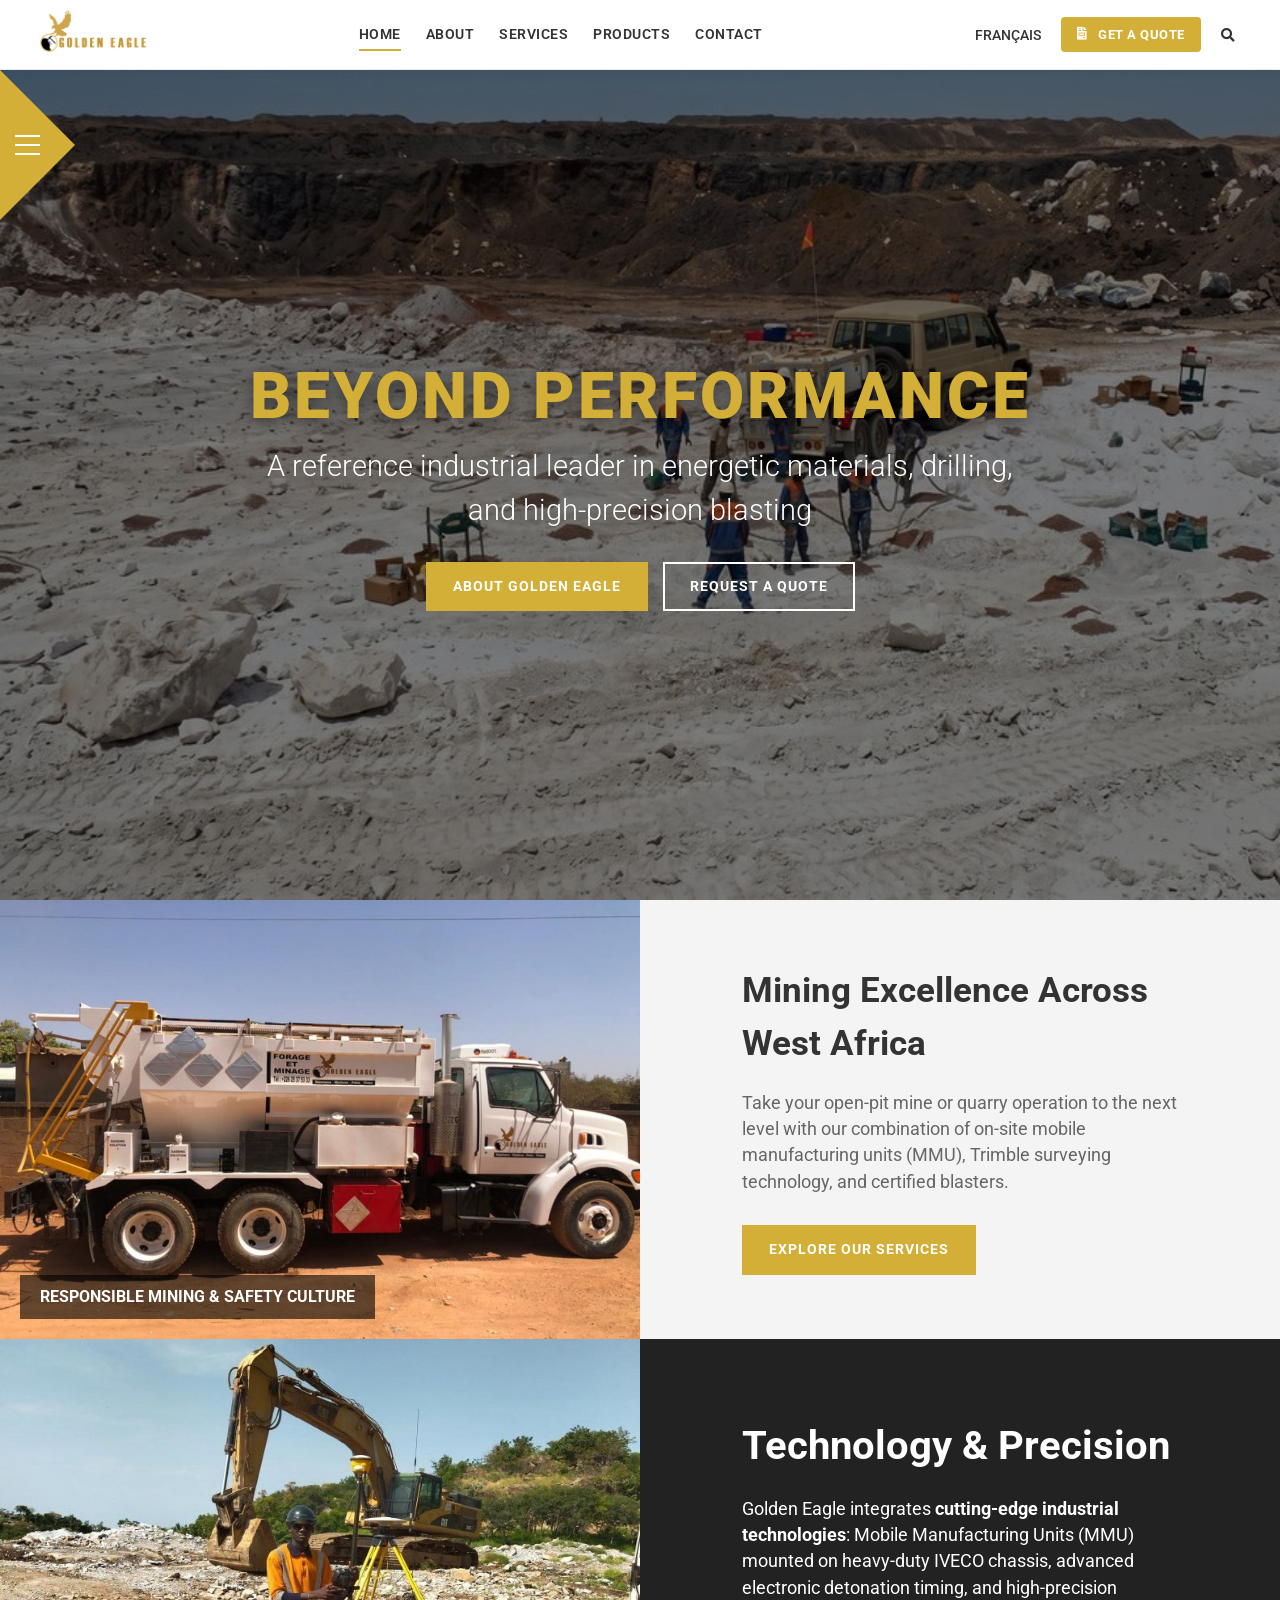
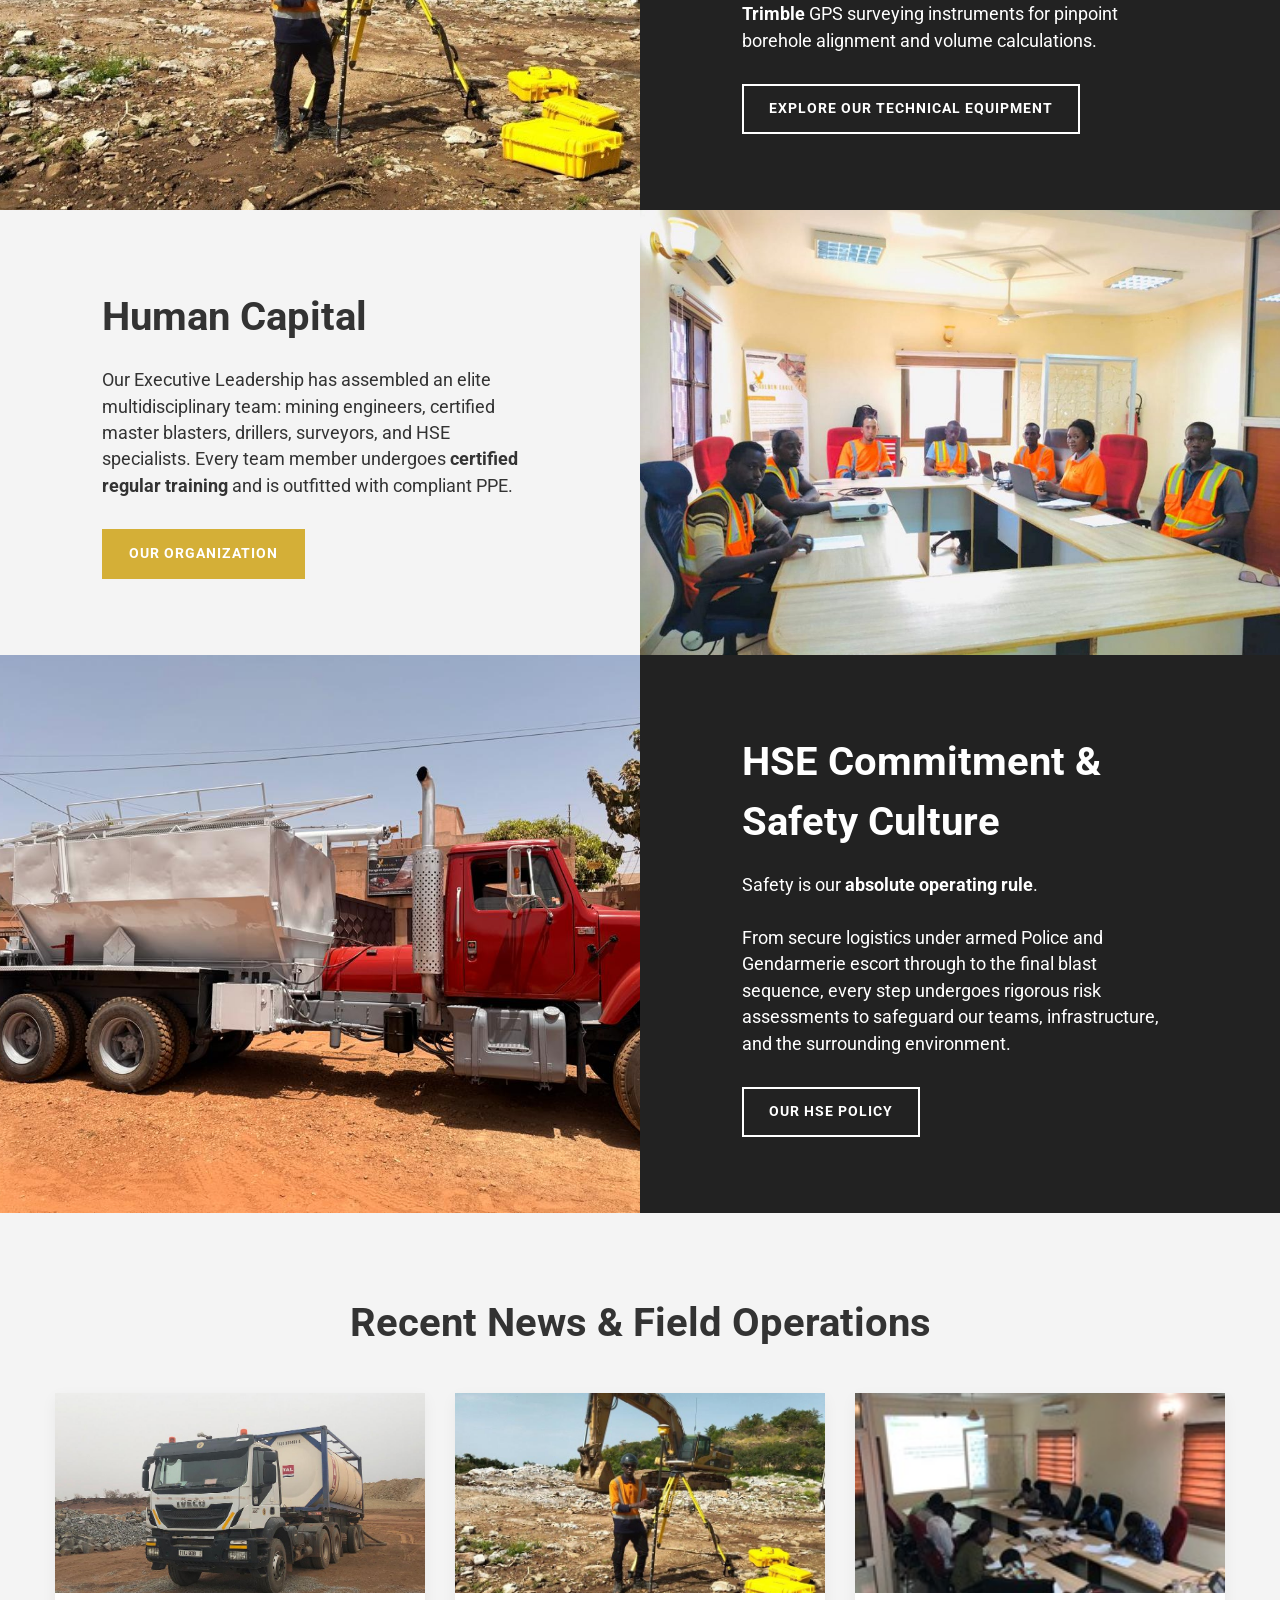
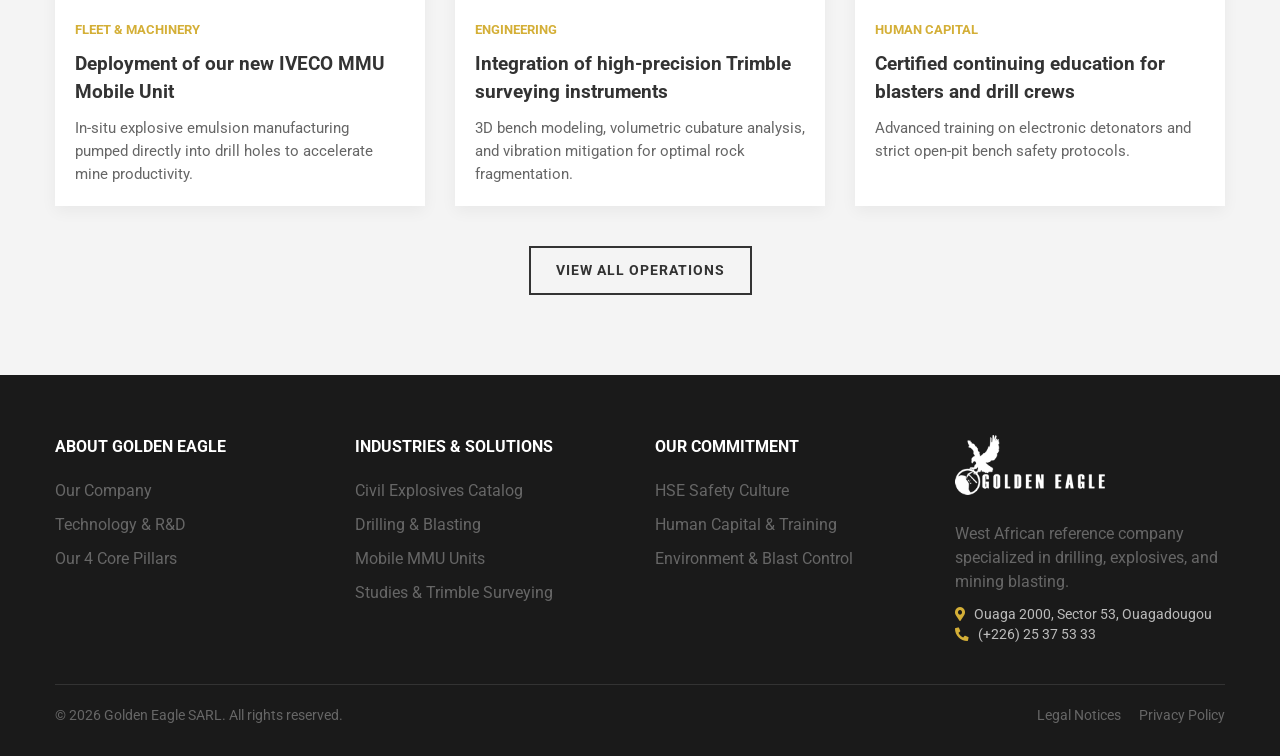
==== commit 7657a560: "chore: remove floating whatsapp button and associated styles" ====
--- a/en/index.html
+++ b/en/index.html
@@ -291,10 +291,5 @@
             }
         });
     </script>
-    <!-- Floating WhatsApp Support Button -->
-    <a href="https://wa.me/22625375333?text=Hello%20Golden%20Eagle%2C%20I%20would%20like%20information%20about%20your%20drilling%20and%20blasting%20services." target="_blank" rel="noopener noreferrer" class="floating-whatsapp-wrap" title="WhatsApp Business Operations Support">
-        <span class="floating-whatsapp-badge"><span class="status-dot"></span> Operations Support 24/7</span>
-        <div class="floating-whatsapp-btn"><i class="fab fa-whatsapp"></i></div>
-    </a>
 </body>
 </html>
--- a/styles.css
+++ b/styles.css
@@ -2521,8 +2521,13 @@
     scroll-snap-type: x mandatory;
     scroll-behavior: smooth;
     padding-bottom: 15px;
-    scrollbar-width: thin;
-    scrollbar-color: var(--gold) #151b23;
+}
+
+@supports (scrollbar-width: thin) {
+    .manual-products-track {
+        scrollbar-width: thin;
+        scrollbar-color: var(--gold) #151b23;
+    }
 }
 
 .manual-products-track::-webkit-scrollbar {
@@ -2613,6 +2618,7 @@
     overflow: hidden;
     display: -webkit-box;
     -webkit-line-clamp: 2;
+    line-clamp: 2;
     -webkit-box-orient: vertical;
 }
 
@@ -3027,70 +3033,3 @@
         flex: 0 0 260px;
     }
 }
-
-
-
-
-/* --------------------------------------------------------------------------
-   FLOATING WHATSAPP INDUSTRIAL ACTION BUTTON
---------------------------------------------------------------------------- */
-.floating-whatsapp-wrap {
-    position: fixed;
-    bottom: 24px;
-    right: 24px;
-    z-index: 9999;
-    display: flex;
-    align-items: center;
-    gap: 12px;
-    text-decoration: none;
-    transition: transform 0.3s cubic-bezier(0.175, 0.885, 0.32, 1.275);
-}
-.floating-whatsapp-wrap:hover {
-    transform: translateY(-4px) scale(1.03);
-}
-.floating-whatsapp-badge {
-    background: #1e293b;
-    color: #f8fafc;
-    padding: 7px 14px;
-    border-radius: 20px;
-    font-size: 0.82rem;
-    font-weight: 600;
-    letter-spacing: 0.5px;
-    box-shadow: 0 4px 15px rgba(0, 0, 0, 0.2);
-    border: 1px solid rgba(212, 175, 55, 0.4);
-    display: flex;
-    align-items: center;
-    gap: 6px;
-    white-space: nowrap;
-}
-.floating-whatsapp-badge .status-dot {
-    width: 8px;
-    height: 8px;
-    border-radius: 50%;
-    background: #22c55e;
-    box-shadow: 0 0 8px #22c55e;
-    animation: pulse-green 2s infinite;
-}
-.floating-whatsapp-btn {
-    width: 52px;
-    height: 52px;
-    border-radius: 50%;
-    background: linear-gradient(135deg, #25D366, #128C7E);
-    color: #ffffff;
-    display: flex;
-    align-items: center;
-    justify-content: center;
-    font-size: 1.6rem;
-    box-shadow: 0 6px 20px rgba(37, 211, 102, 0.4);
-    border: 2px solid #ffffff;
-}
-@keyframes pulse-green {
-    0% { transform: scale(0.95); opacity: 0.8; }
-    50% { transform: scale(1.2); opacity: 1; }
-    100% { transform: scale(0.95); opacity: 0.8; }
-}
-@media (max-width: 640px) {
-    .floating-whatsapp-badge { display: none; }
-    .floating-whatsapp-wrap { bottom: 18px; right: 18px; }
-    .floating-whatsapp-btn { width: 48px; height: 48px; font-size: 1.4rem; }
-}
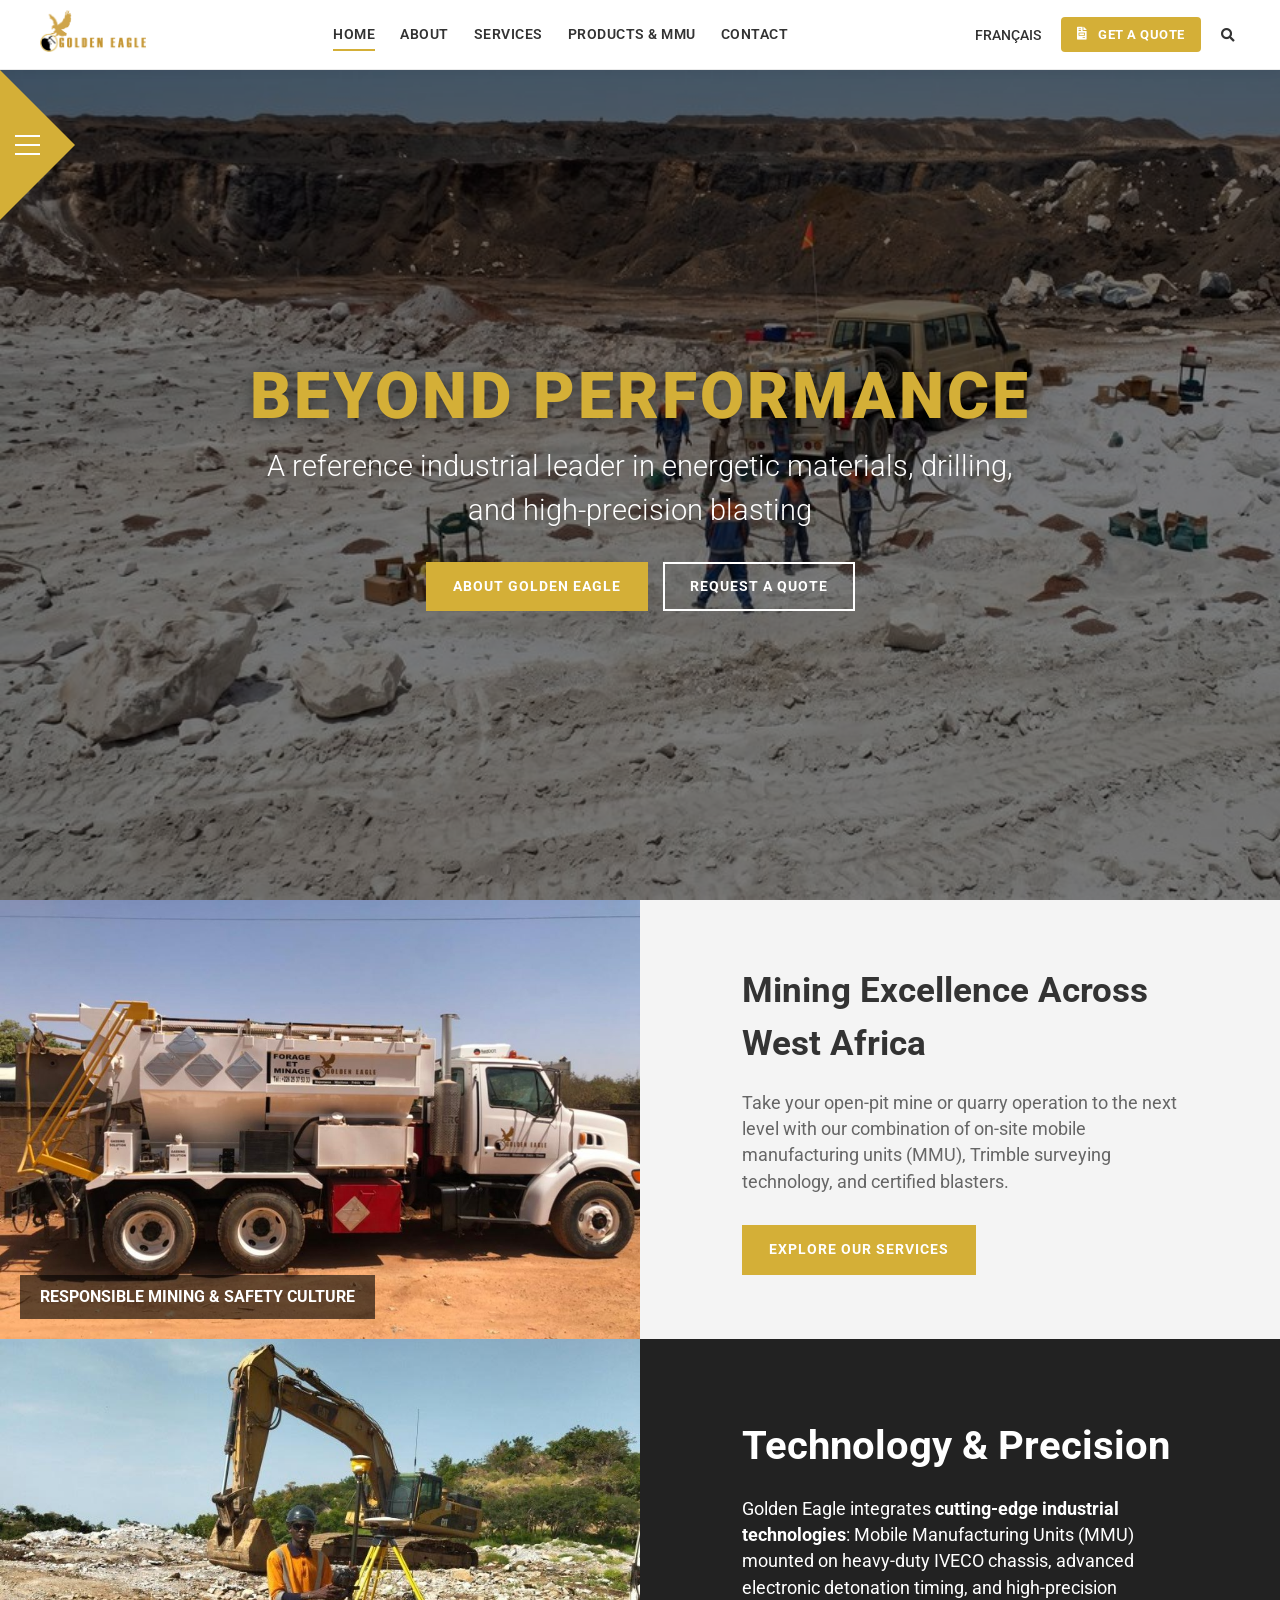
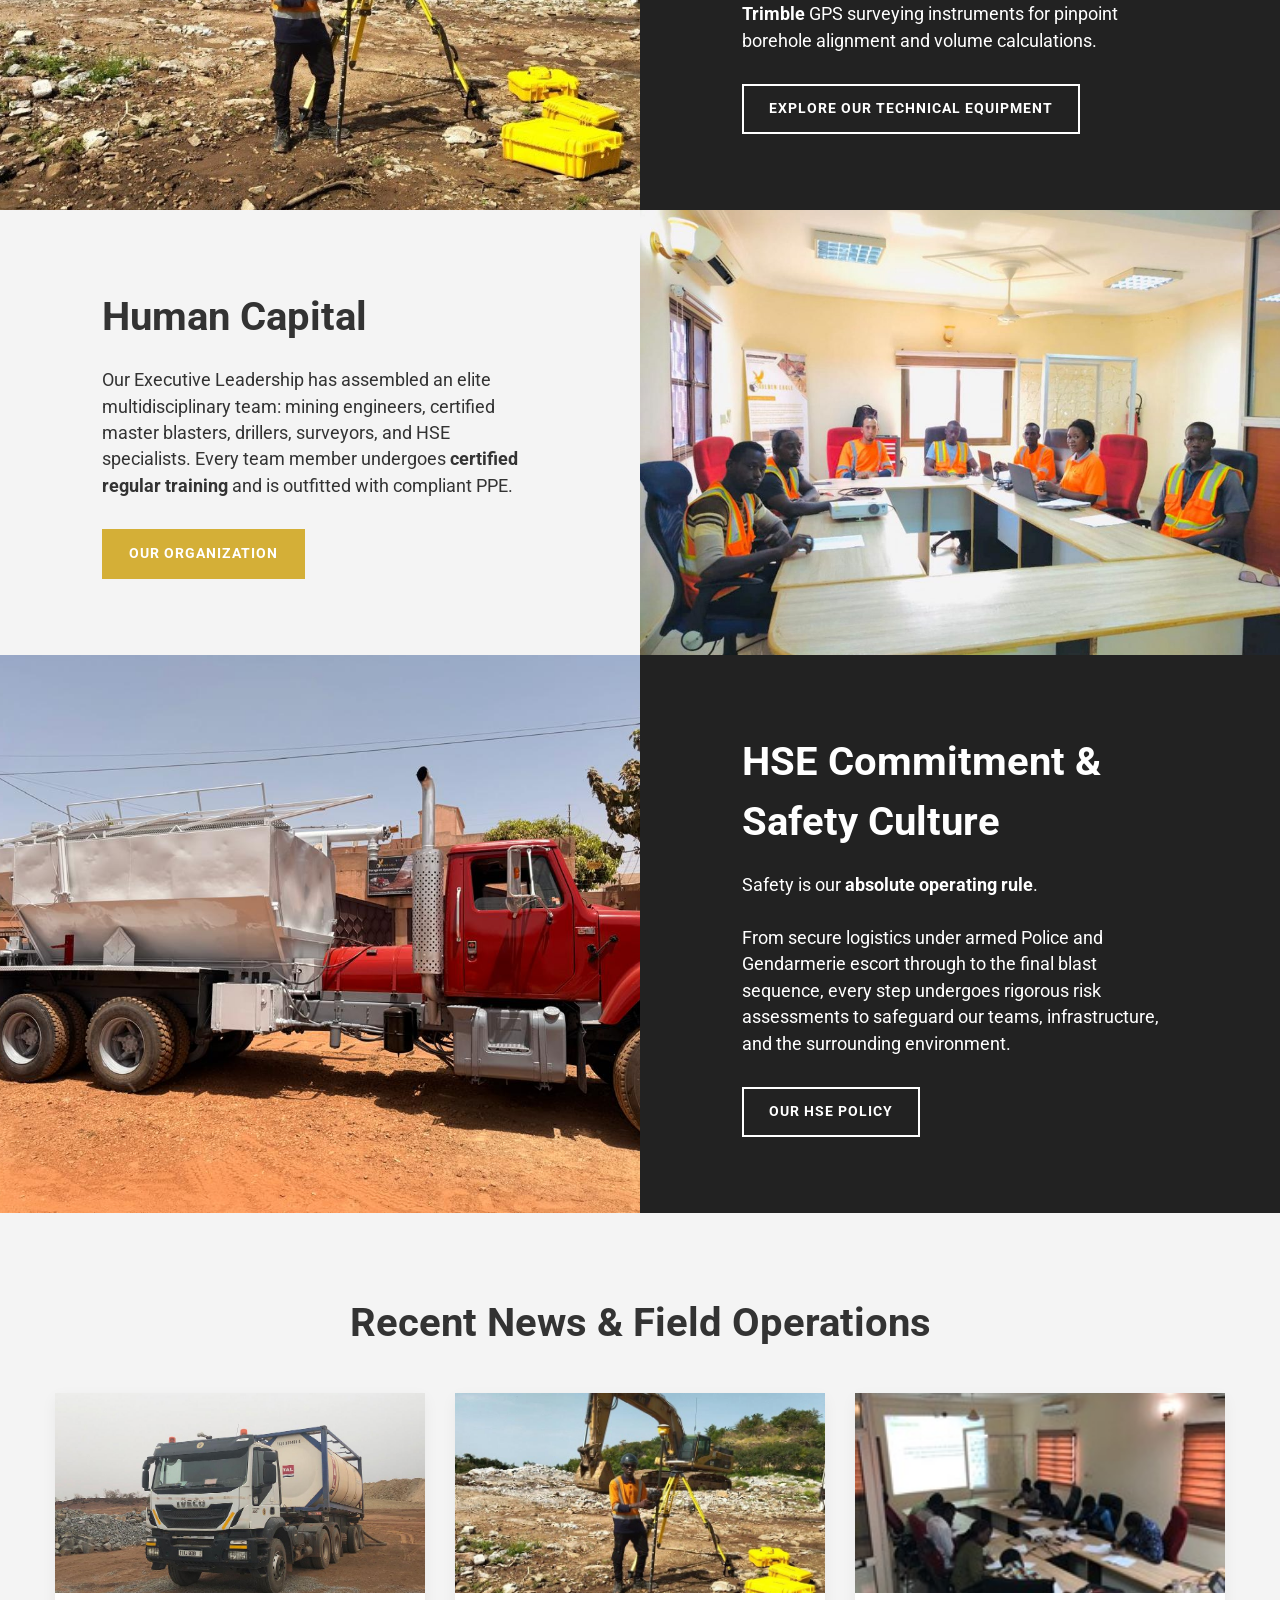
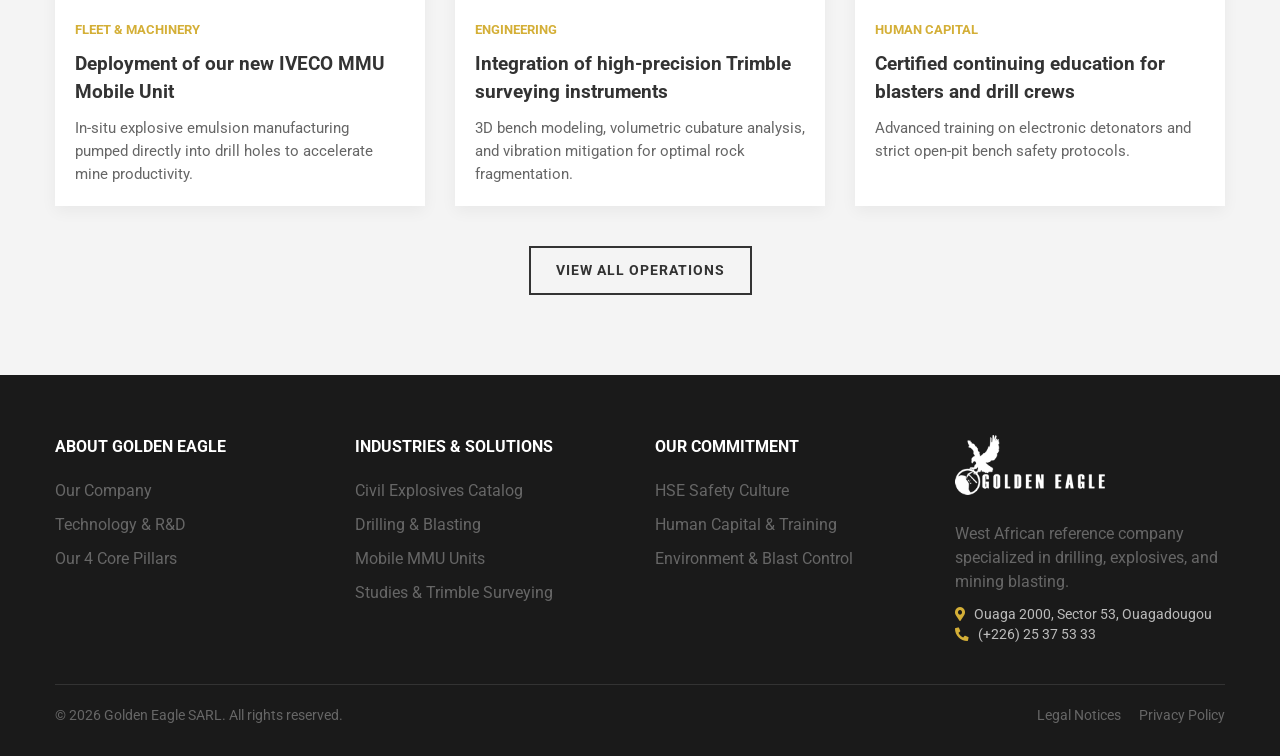
==== commit 6d7d52a7: "feat(sync): synchronize audited pages, MMU spotlight showcase and navigation across all languages" ====
--- a/en/index.html
+++ b/en/index.html
@@ -91,7 +91,7 @@
                 <a href="index.html" class="active">Home</a>
                 <a href="about.html">About</a>
                 <a href="services.html">Services</a>
-                <a href="products.html">Products</a>
+                <a href="products.html">Products & MMU</a>
                 <a href="contact.html">Contact</a>
             </nav>
 
--- a/styles.css
+++ b/styles.css
@@ -1098,6 +1098,37 @@
 /* === INNER PAGES PREMIUM DESIGN === */
 .hero-inner {
     height: 50vh !important;
+    min-height: 380px !important;
+    display: flex !important;
+    align-items: center !important;
+    justify-content: center !important;
+    text-align: center !important;
+    position: relative;
+}
+.hero-inner .head-top-content {
+    width: 100%;
+    max-width: 1100px;
+    margin: 0 auto;
+    padding: 0 100px;
+    text-align: center;
+    position: relative;
+    z-index: 3;
+}
+.hero-inner .hero-tagline {
+    font-size: clamp(2.4rem, 4.5vw, 3.8rem);
+    margin: 0 auto 15px auto;
+    text-align: center;
+}
+.hero-inner .head-top-content h2 {
+    font-size: clamp(1.1rem, 2vw, 1.6rem);
+    margin: 0 auto;
+    text-align: center;
+    max-width: 850px;
+}
+@media (max-width: 768px) {
+    .hero-inner .head-top-content {
+        padding: 0 20px;
+    }
 }
 .page-intro {
     padding: 100px 20px 60px;
